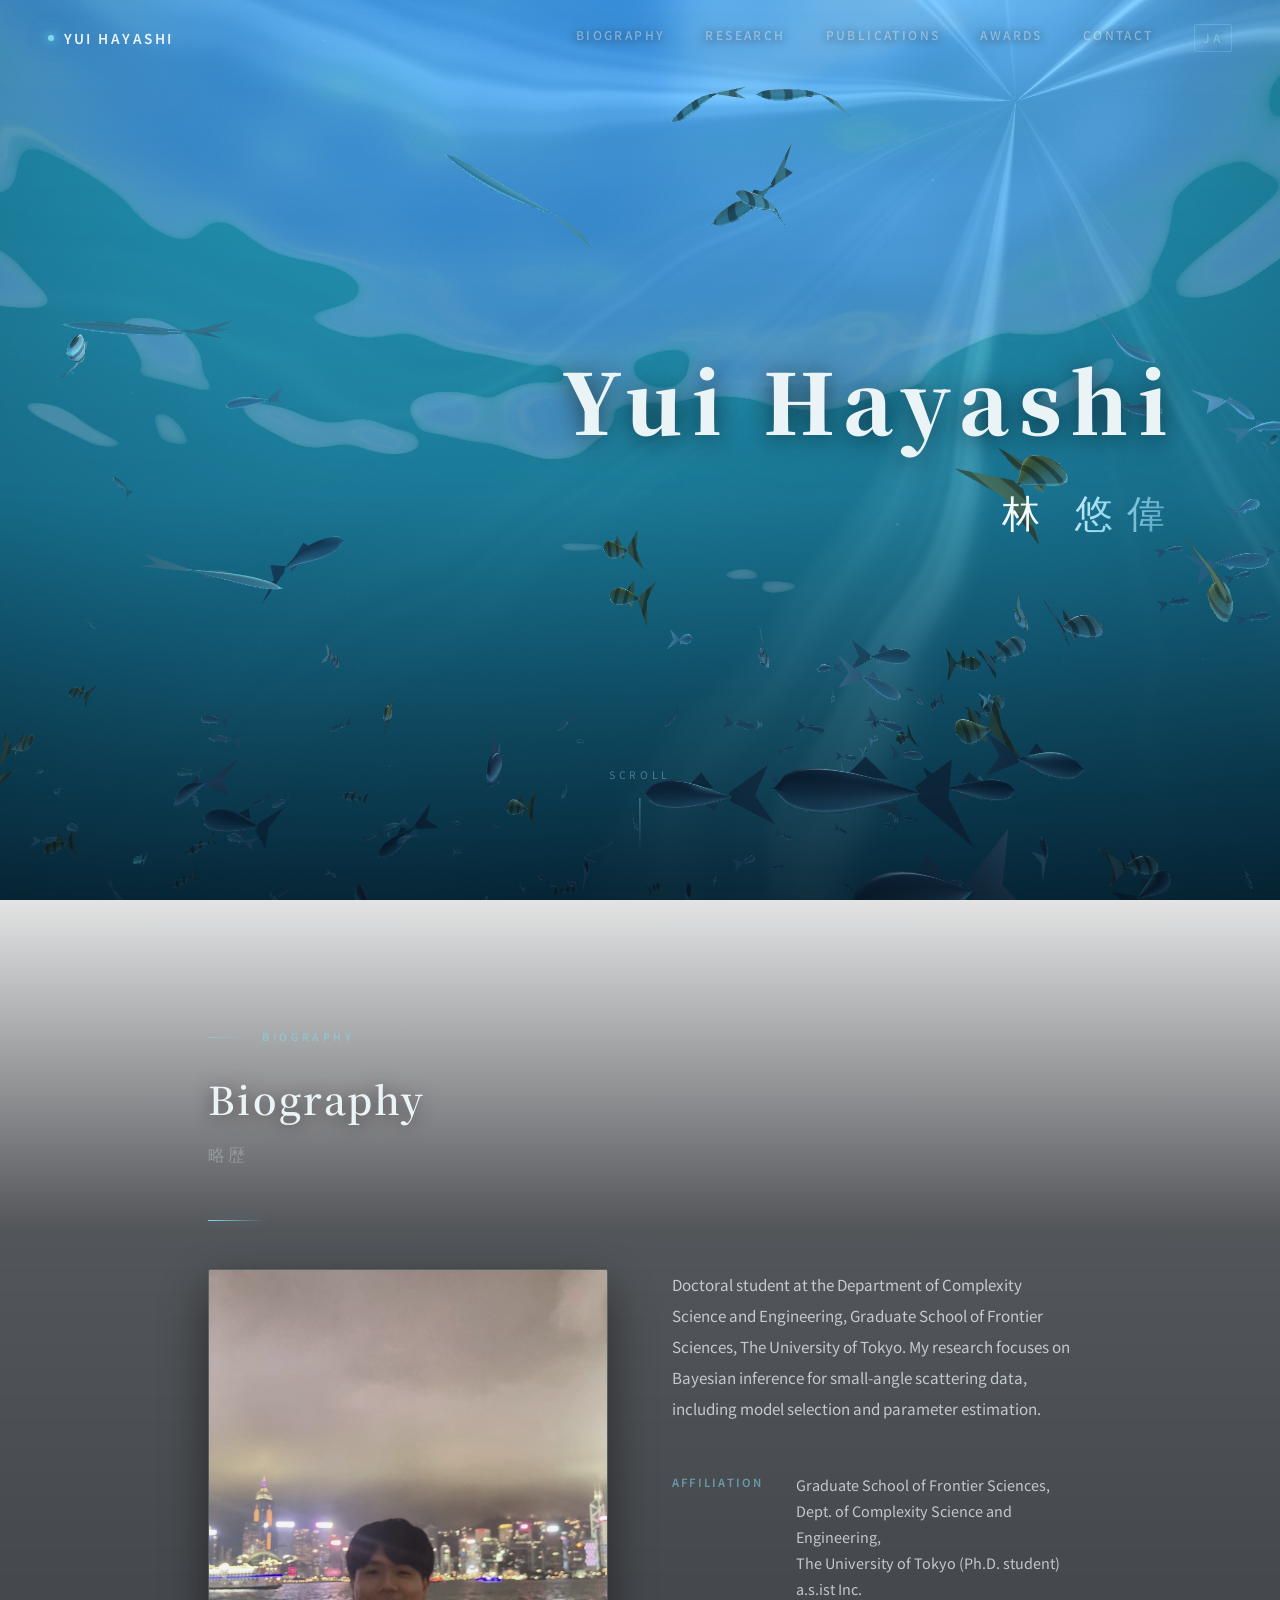
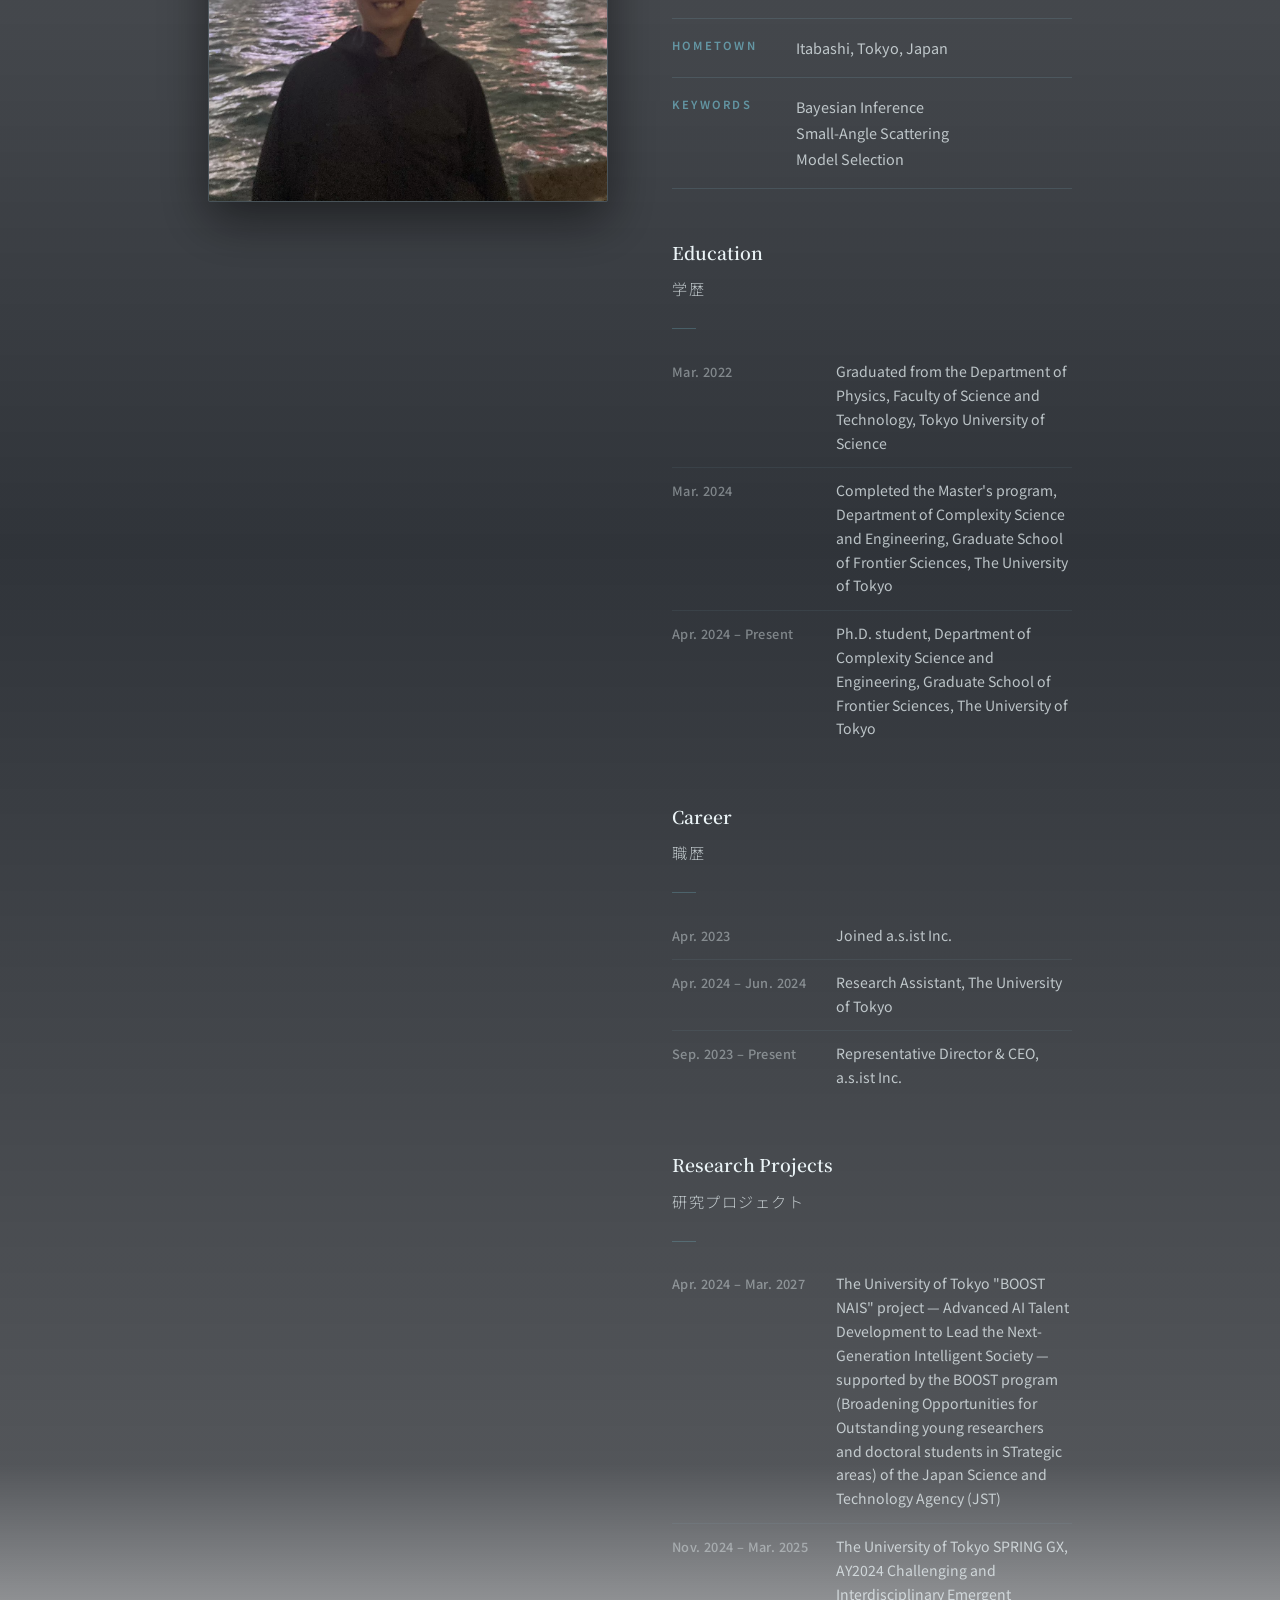
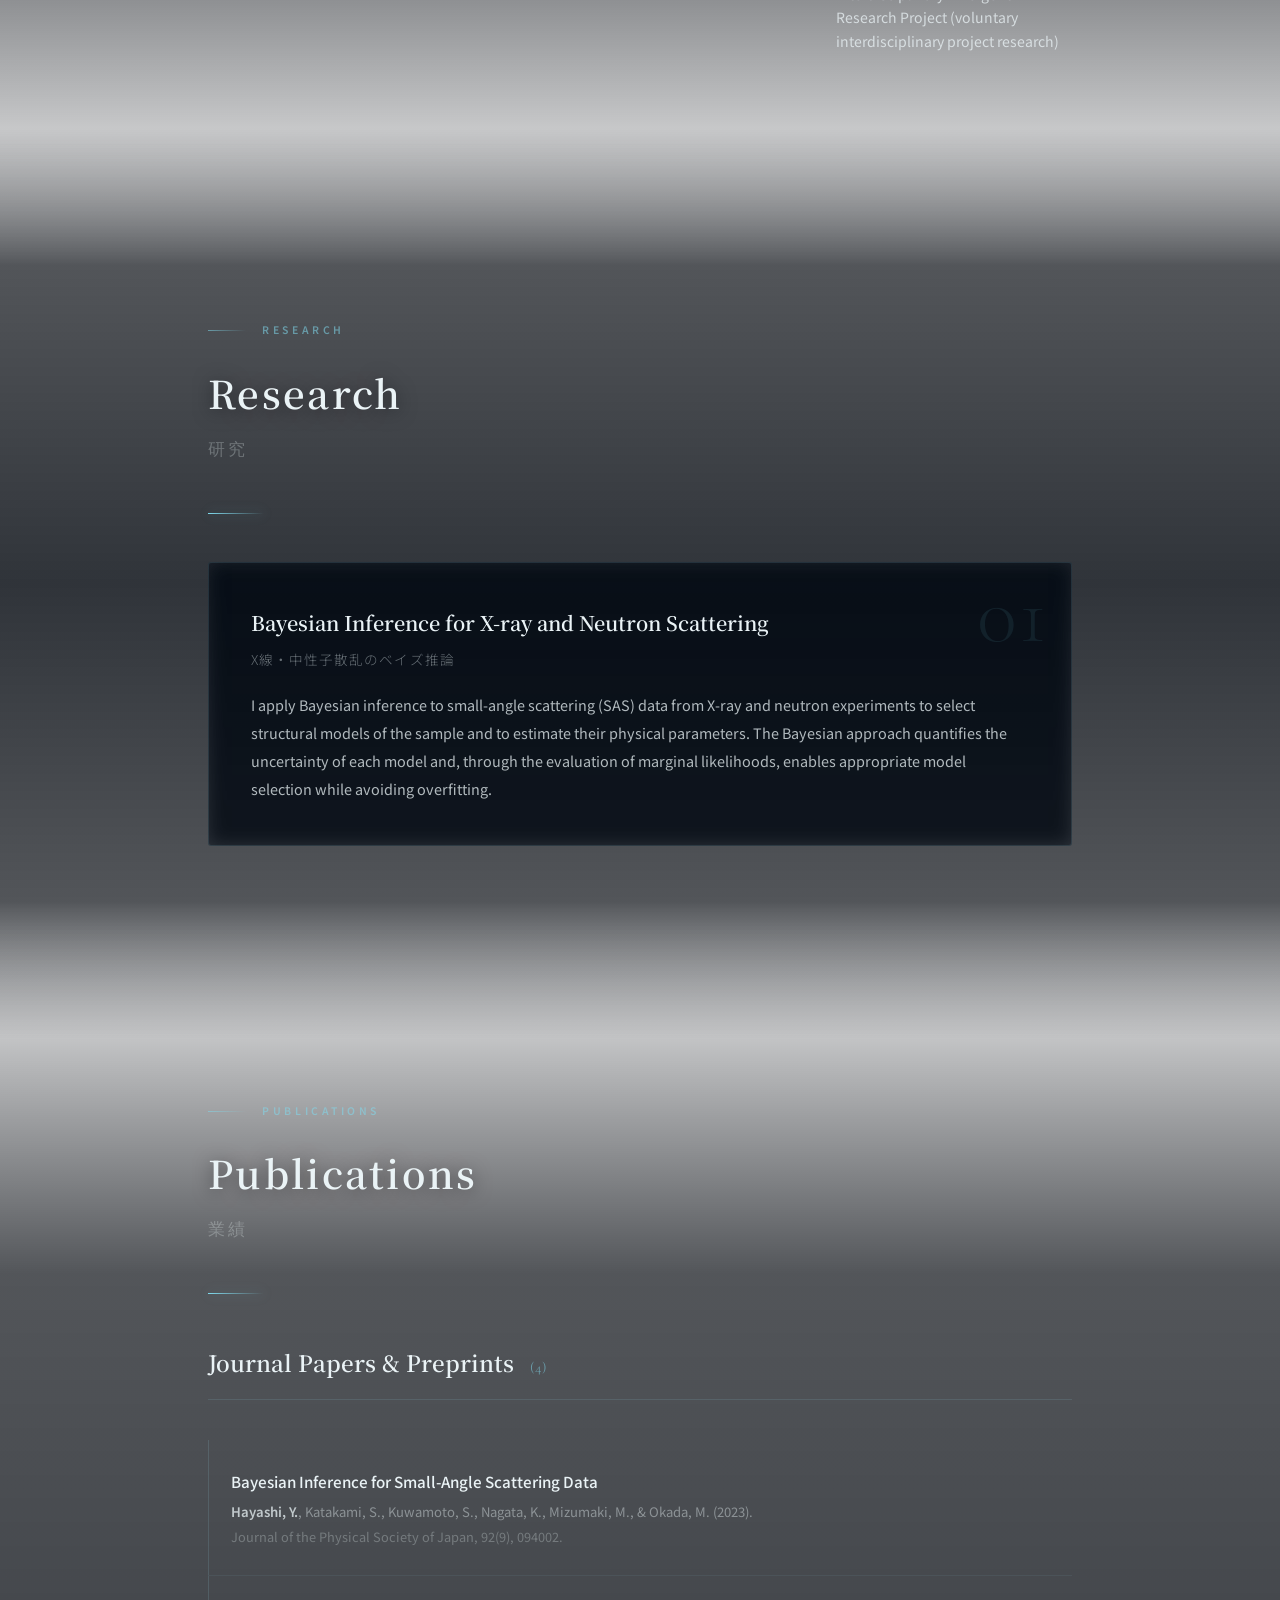
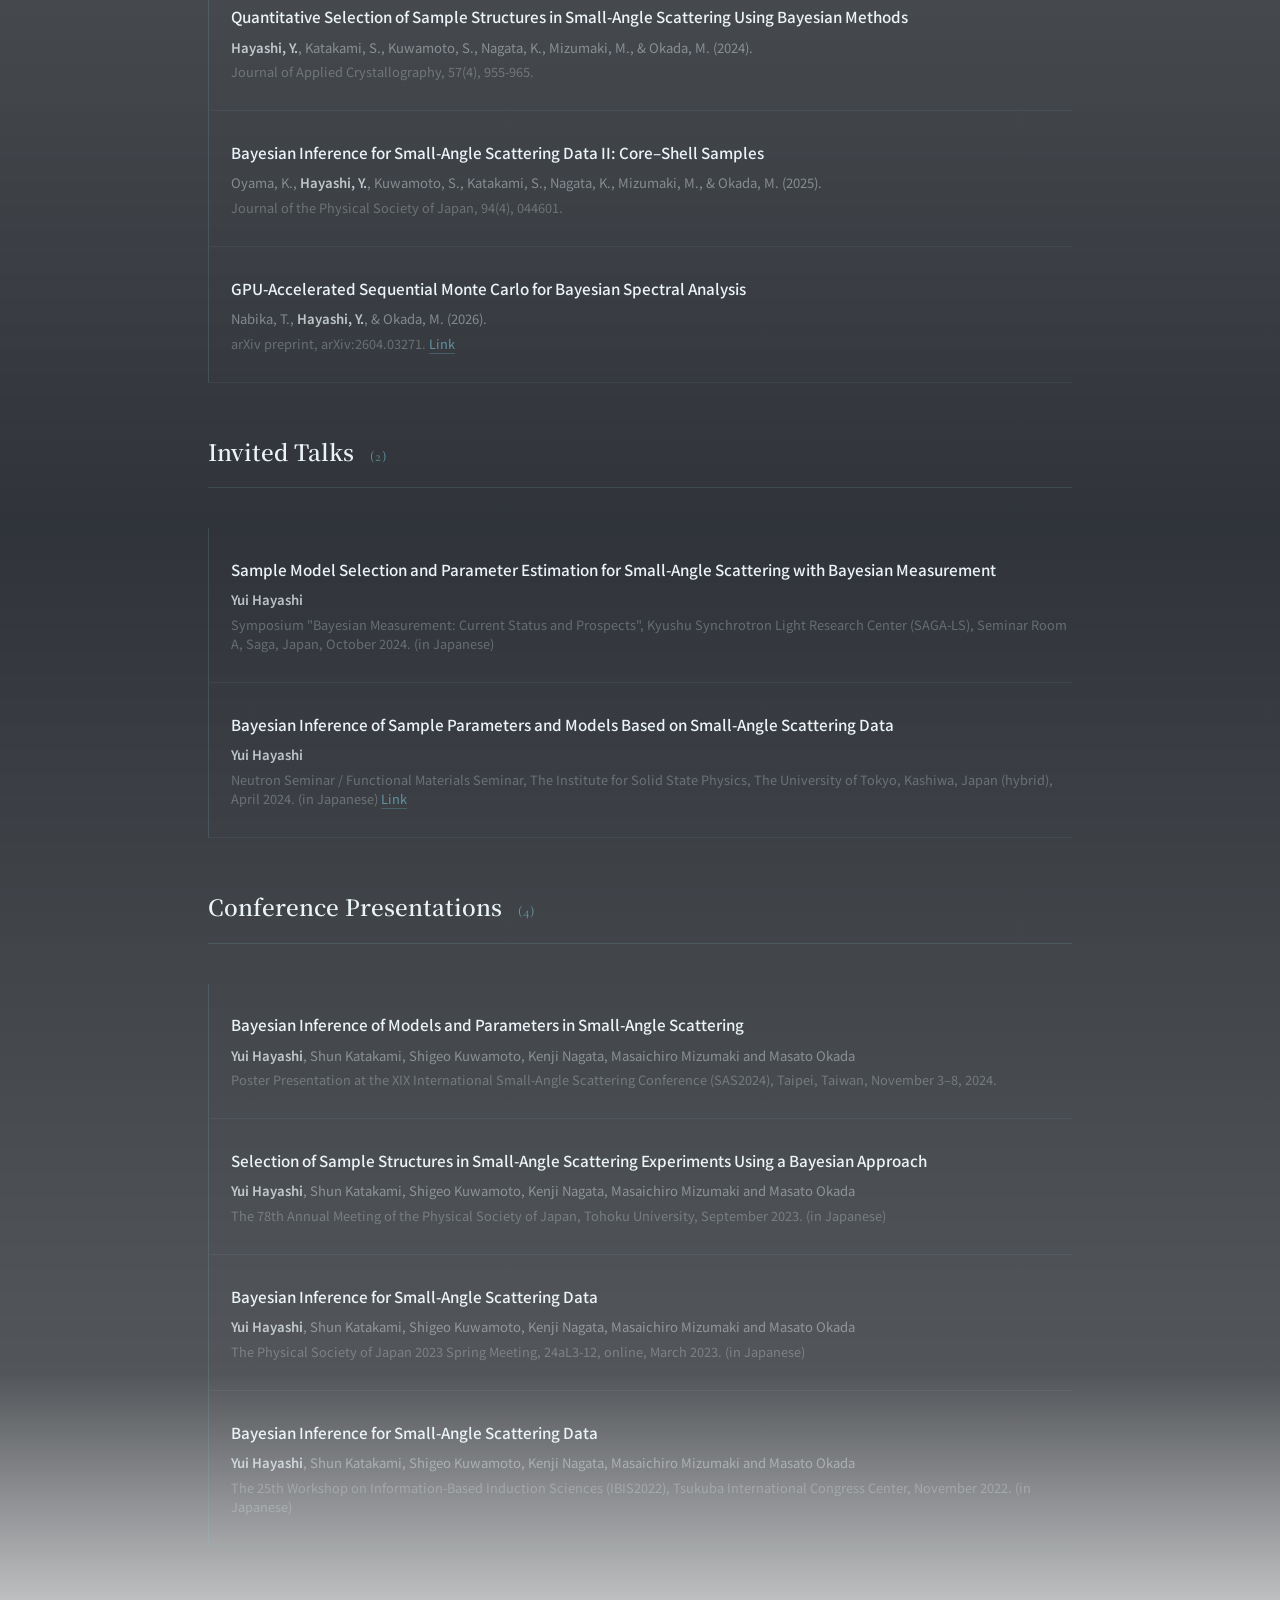
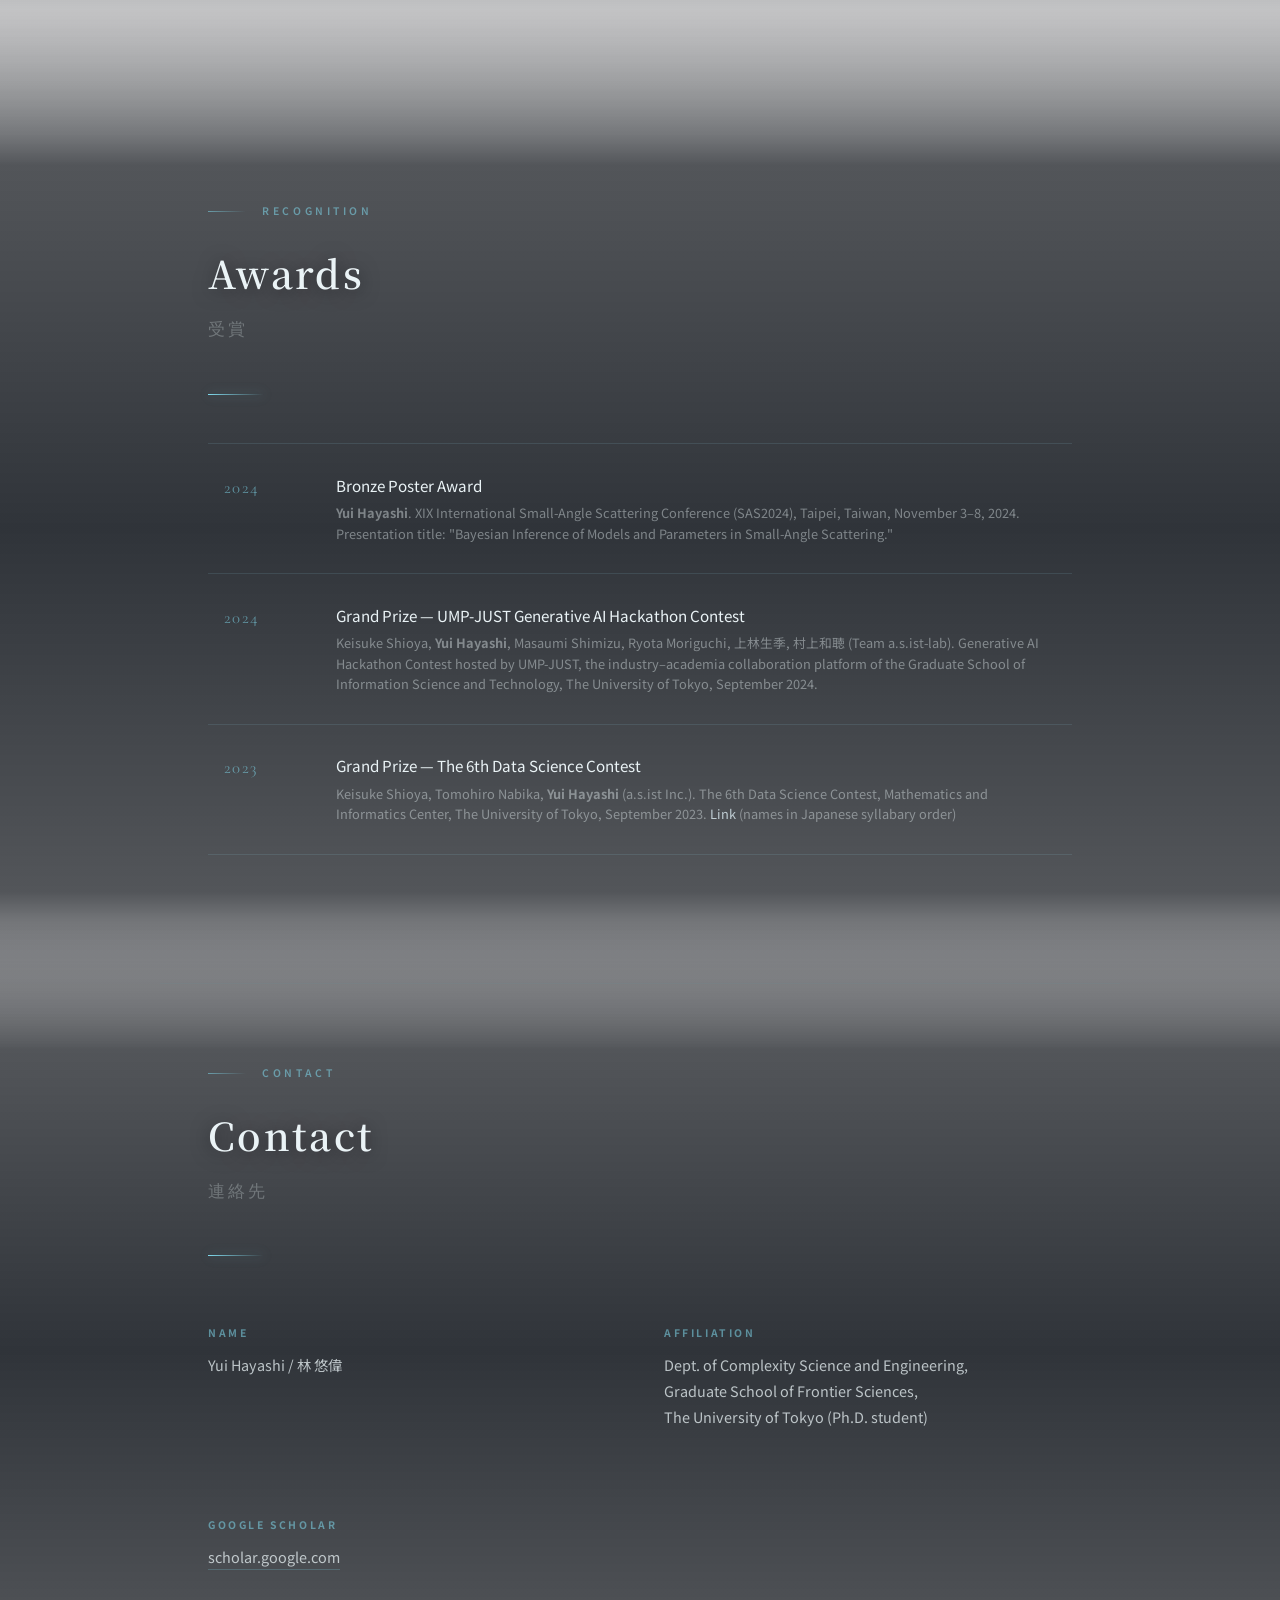
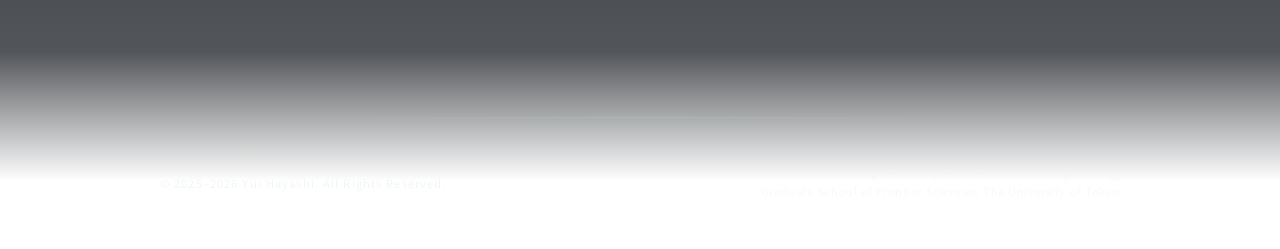
==== en/index.html @ 28651047 "Add English version of the site at /en/ - en/index.html: full English translation of the whole page " ====
<!DOCTYPE html>
<html lang="en" prefix="og: https://ogp.me/ns#">
<head>
  <meta charset="UTF-8">
  <meta name="viewport" content="width=device-width, initial-scale=1.0">
  <title>Yui Hayashi — Ph.D. Student, The University of Tokyo | Bayesian Inference &amp; Small-Angle Scattering</title>
  <meta name="description" content="Homepage of Yui Hayashi, Ph.D. student at the Department of Complexity Science and Engineering, Graduate School of Frontier Sciences, The University of Tokyo. Research on Bayesian inference and model selection for X-ray and neutron small-angle scattering data.">
  <meta name="keywords" content="Yui Hayashi, The University of Tokyo, Bayesian Inference, Small-Angle Scattering, Model Selection, X-ray Scattering, Neutron Scattering, Complexity Science, Researcher">
  <meta name="author" content="Yui Hayashi / 林悠偉">
  <meta name="robots" content="index, follow">
  <link rel="canonical" href="https://yuihayashi.github.io/en/">
  <link rel="alternate" hreflang="ja" href="https://yuihayashi.github.io/">
  <link rel="alternate" hreflang="en" href="https://yuihayashi.github.io/en/">
  <link rel="alternate" hreflang="x-default" href="https://yuihayashi.github.io/">

  <!-- Open Graph / Facebook -->
  <meta property="og:type" content="website">
  <meta property="og:url" content="https://yuihayashi.github.io/en/">
  <meta property="og:title" content="Yui Hayashi — Ph.D. Student, The University of Tokyo">
  <meta property="og:description" content="Ph.D. student at the Department of Complexity Science and Engineering, Graduate School of Frontier Sciences, The University of Tokyo. Bayesian inference and model selection for X-ray and neutron small-angle scattering data.">
  <meta property="og:image" content="https://yuihayashi.github.io/icon.jpeg">
  <meta property="og:site_name" content="Yui Hayashi">
  <meta property="og:locale" content="en_US">
  <meta property="og:locale:alternate" content="ja_JP">

  <!-- Twitter Card -->
  <meta name="twitter:card" content="summary">
  <meta name="twitter:title" content="Yui Hayashi — Ph.D. Student, The University of Tokyo">
  <meta name="twitter:description" content="Ph.D. student at The University of Tokyo. Bayesian inference for small-angle scattering.">
  <meta name="twitter:image" content="https://yuihayashi.github.io/icon.jpeg">

  <!-- Structured Data (JSON-LD) -->
  <script type="application/ld+json">
  {
    "@context": "https://schema.org",
    "@type": "Person",
    "name": "Yui Hayashi",
    "alternateName": "林悠偉",
    "url": "https://yuihayashi.github.io/en/",
    "image": "https://yuihayashi.github.io/icon.jpeg",
    "jobTitle": "Ph.D. Student",
    "affiliation": {
      "@type": "Organization",
      "name": "Department of Complexity Science and Engineering, Graduate School of Frontier Sciences, The University of Tokyo",
      "url": "https://www.k.u-tokyo.ac.jp/"
    },
    "alumniOf": [
      {
        "@type": "Organization",
        "name": "Department of Physics, Faculty of Science and Technology, Tokyo University of Science"
      },
      {
        "@type": "Organization",
        "name": "Graduate School of Frontier Sciences, The University of Tokyo"
      }
    ],
    "knowsAbout": ["Bayesian Inference", "Small-Angle Scattering", "Model Selection", "X-ray Scattering", "Neutron Scattering"],
    "sameAs": [
      "https://scholar.google.com/citations?user=Pet-HJoAAAAJ&hl=en",
      "https://github.com/yuihayashi"
    ]
  }
  </script>

  <link rel="preconnect" href="https://fonts.googleapis.com">
  <link rel="preconnect" href="https://fonts.gstatic.com" crossorigin>
  <link href="https://fonts.googleapis.com/css2?family=Cormorant+Garamond:ital,wght@0,300;0,400;0,600;1,300&family=Noto+Serif+JP:wght@400;600;700;900&family=Noto+Sans+JP:wght@300;400;500;600&display=swap" rel="stylesheet">
  <link rel="stylesheet" href="/styles.css">
  <link rel="icon" type="image/jpeg" href="/icon.jpeg">
</head>
<body>

  <!-- ========== Deep-Sea Fish Simulation Background ========== -->
  <canvas id="bg-canvas" aria-hidden="true"></canvas>

  <!-- ========== Navigation ========== -->
  <header>
  <nav class="nav" role="navigation" aria-label="Main navigation">
    <a href="/en/" class="nav__logo">Yui Hayashi</a>
    <div class="nav__links">
      <a href="#biography">Biography</a>
      <a href="#research">Research</a>
      <a href="#publications">Publications</a>
      <a href="#awards">Awards</a>
      <a href="#contact">Contact</a>
      <a href="/" class="nav__lang" lang="ja" hreflang="ja" title="日本語版">JA</a>
    </div>
  </nav>
  </header>

  <main>

  <!-- ========== Hero ========== -->
  <section class="hero">
    <div class="hero__overlay"></div>
    <div class="hero__content">
      <h1 class="hero__name">Yui Hayashi</h1>
      <p class="hero__name-en">林 悠偉</p>
    </div>
    <div class="hero__scroll">
      SCROLL
      <span class="hero__scroll-line"></span>
    </div>
  </section>

  <!-- ========== Biography ========== -->
  <section class="section fade-in" id="biography">
    <p class="section__label">BIOGRAPHY</p>
    <h2 class="section__title">Biography</h2>
    <p class="section__title-en">略歴</p>
    <div class="section__divider"></div>

    <div class="bio">
      <img src="/icon.jpeg" alt="Yui Hayashi" class="bio__image" loading="lazy">
      <div class="bio__text">
        <p>
          Doctoral student at the Department of Complexity Science and Engineering,
          Graduate School of Frontier Sciences, The University of Tokyo.
          My research focuses on Bayesian inference for small-angle scattering data,
          including model selection and parameter estimation.
        </p>

        <div class="bio__detail">
          <div class="bio__detail-item">
            <span class="bio__detail-label">Affiliation</span>
            <span class="bio__detail-value">Graduate School of Frontier Sciences,<br>Dept. of Complexity Science and Engineering,<br>The University of Tokyo (Ph.D. student)<br>a.s.ist Inc.</span>
          </div>
          <div class="bio__detail-item">
            <span class="bio__detail-label">Hometown</span>
            <span class="bio__detail-value">Itabashi, Tokyo, Japan</span>
          </div>
          <div class="bio__detail-item">
            <span class="bio__detail-label">Keywords</span>
            <span class="bio__detail-value">Bayesian Inference<br>Small-Angle Scattering<br>Model Selection</span>
          </div>
        </div>

        <!-- Education -->
        <div class="bio__category">
          <h4 class="bio__category-title">Education</h4>
          <p class="bio__category-title-en">学歴</p>
          <div class="bio__category-divider"></div>
          <div class="bio__history-item">
            <span class="bio__history-date">Mar. 2022</span>
            <span class="bio__history-content">Graduated from the Department of Physics, Faculty of Science and Technology, Tokyo University of Science</span>
          </div>
          <div class="bio__history-item">
            <span class="bio__history-date">Mar. 2024</span>
            <span class="bio__history-content">Completed the Master's program, Department of Complexity Science and Engineering, Graduate School of Frontier Sciences, The University of Tokyo</span>
          </div>
          <div class="bio__history-item">
            <span class="bio__history-date">Apr. 2024 – Present</span>
            <span class="bio__history-content">Ph.D. student, Department of Complexity Science and Engineering, Graduate School of Frontier Sciences, The University of Tokyo</span>
          </div>
        </div>

        <!-- Career -->
        <div class="bio__category">
          <h4 class="bio__category-title">Career</h4>
          <p class="bio__category-title-en">職歴</p>
          <div class="bio__category-divider"></div>
          <div class="bio__history-item">
            <span class="bio__history-date">Apr. 2023</span>
            <span class="bio__history-content">Joined a.s.ist Inc.</span>
          </div>
          <div class="bio__history-item">
            <span class="bio__history-date">Apr. 2024 – Jun. 2024</span>
            <span class="bio__history-content">Research Assistant, The University of Tokyo</span>
          </div>
          <div class="bio__history-item">
            <span class="bio__history-date">Sep. 2023 – Present</span>
            <span class="bio__history-content">Representative Director &amp; CEO, a.s.ist Inc.</span>
          </div>
        </div>

        <!-- Research Projects -->
        <div class="bio__category">
          <h4 class="bio__category-title">Research Projects</h4>
          <p class="bio__category-title-en">研究プロジェクト</p>
          <div class="bio__category-divider"></div>
          <div class="bio__history-item">
            <span class="bio__history-date">Apr. 2024 – Mar. 2027</span>
            <span class="bio__history-content">The University of Tokyo "BOOST NAIS" project — Advanced AI Talent Development to Lead the Next-Generation Intelligent Society — supported by the BOOST program (Broadening Opportunities for Outstanding young researchers and doctoral students in STrategic areas) of the Japan Science and Technology Agency (JST)</span>
          </div>
          <div class="bio__history-item">
            <span class="bio__history-date">Nov. 2024 – Mar. 2025</span>
            <span class="bio__history-content">The University of Tokyo SPRING GX, AY2024 Challenging and Interdisciplinary Emergent Research Project (voluntary interdisciplinary project research)</span>
          </div>
        </div>
      </div>
    </div>
  </section>

  <!-- ========== Research ========== -->
  <section class="section fade-in" id="research">
    <p class="section__label">RESEARCH</p>
    <h2 class="section__title">Research</h2>
    <p class="section__title-en">研究</p>
    <div class="section__divider"></div>

    <div class="research__grid">
      <div class="research__card">
        <p class="research__card-number">01</p>
        <h3 class="research__card-title">Bayesian Inference for X-ray and Neutron Scattering</h3>
        <p class="research__card-title-en">X線・中性子散乱のベイズ推論</p>
        <p class="research__card-desc">
          I apply Bayesian inference to small-angle scattering (SAS) data from
          X-ray and neutron experiments to select structural models of the sample
          and to estimate their physical parameters. The Bayesian approach
          quantifies the uncertainty of each model and, through the evaluation of
          marginal likelihoods, enables appropriate model selection while
          avoiding overfitting.
        </p>
      </div>
    </div>
  </section>

  <!-- ========== Publications (All combined) ========== -->
  <section class="section fade-in" id="publications">
    <p class="section__label">PUBLICATIONS</p>
    <h2 class="section__title">Publications</h2>
    <p class="section__title-en">業績</p>
    <div class="section__divider"></div>

    <!-- Journal Papers -->
    <div class="pub-section__header">
      <h3 class="pub-section__title">Journal Papers &amp; Preprints</h3>
      <span class="pub-section__count">(4)</span>
    </div>
    <div class="pub-list">
      <div class="pub-item">
        <p class="pub-item__title">Bayesian Inference for Small-Angle Scattering Data</p>
        <p class="pub-item__authors"><strong>Hayashi, Y.</strong>, Katakami, S., Kuwamoto, S., Nagata, K., Mizumaki, M., &amp; Okada, M. (2023).</p>
        <p class="pub-item__venue">Journal of the Physical Society of Japan, 92(9), 094002.</p>
      </div>
      <div class="pub-item">
        <p class="pub-item__title">Quantitative Selection of Sample Structures in Small-Angle Scattering Using Bayesian Methods</p>
        <p class="pub-item__authors"><strong>Hayashi, Y.</strong>, Katakami, S., Kuwamoto, S., Nagata, K., Mizumaki, M., &amp; Okada, M. (2024).</p>
        <p class="pub-item__venue">Journal of Applied Crystallography, 57(4), 955-965.</p>
      </div>
      <div class="pub-item">
        <p class="pub-item__title">Bayesian Inference for Small-Angle Scattering Data II: Core–Shell Samples</p>
        <p class="pub-item__authors">Oyama, K., <strong>Hayashi, Y.</strong>, Kuwamoto, S., Katakami, S., Nagata, K., Mizumaki, M., &amp; Okada, M. (2025).</p>
        <p class="pub-item__venue">Journal of the Physical Society of Japan, 94(4), 044601.</p>
      </div>
      <div class="pub-item">
        <p class="pub-item__title">GPU-Accelerated Sequential Monte Carlo for Bayesian Spectral Analysis</p>
        <p class="pub-item__authors">Nabika, T., <strong>Hayashi, Y.</strong>, &amp; Okada, M. (2026).</p>
        <p class="pub-item__venue">arXiv preprint, arXiv:2604.03271. <a href="https://arxiv.org/abs/2604.03271" target="_blank" rel="noopener">Link</a></p>
      </div>
    </div>

    <!-- Invited Talks -->
    <div class="pub-section__header" style="margin-top: 3rem;">
      <h3 class="pub-section__title">Invited Talks</h3>
      <span class="pub-section__count">(2)</span>
    </div>
    <div class="pub-list">
      <div class="pub-item">
        <p class="pub-item__title">Sample Model Selection and Parameter Estimation for Small-Angle Scattering with Bayesian Measurement</p>
        <p class="pub-item__authors"><strong>Yui Hayashi</strong></p>
        <p class="pub-item__venue">
          Symposium "Bayesian Measurement: Current Status and Prospects",
          Kyushu Synchrotron Light Research Center (SAGA-LS), Seminar Room A,
          Saga, Japan, October 2024. (in Japanese)
        </p>
      </div>
      <div class="pub-item">
        <p class="pub-item__title">Bayesian Inference of Sample Parameters and Models Based on Small-Angle Scattering Data</p>
        <p class="pub-item__authors"><strong>Yui Hayashi</strong></p>
        <p class="pub-item__venue">
          Neutron Seminar / Functional Materials Seminar, The Institute for Solid
          State Physics, The University of Tokyo, Kashiwa, Japan (hybrid),
          April 2024. (in Japanese)
          <a href="https://www.issp.u-tokyo.ac.jp/maincontents/seminar/all2.html?ptype=seminar&pid=21987" target="_blank" rel="noopener">Link</a>
        </p>
      </div>
    </div>

    <!-- Conference Presentations -->
    <div class="pub-section__header" style="margin-top: 3rem;">
      <h3 class="pub-section__title">Conference Presentations</h3>
      <span class="pub-section__count">(4)</span>
    </div>
    <div class="pub-list">
      <div class="pub-item">
        <p class="pub-item__title">Bayesian Inference of Models and Parameters in Small-Angle Scattering</p>
        <p class="pub-item__authors"><strong>Yui Hayashi</strong>, Shun Katakami, Shigeo Kuwamoto, Kenji Nagata, Masaichiro Mizumaki and Masato Okada</p>
        <p class="pub-item__venue">
          Poster Presentation at the XIX International Small-Angle Scattering Conference (SAS2024),
          Taipei, Taiwan, November 3–8, 2024.
        </p>
      </div>
      <div class="pub-item">
        <p class="pub-item__title">Selection of Sample Structures in Small-Angle Scattering Experiments Using a Bayesian Approach</p>
        <p class="pub-item__authors"><strong>Yui Hayashi</strong>, Shun Katakami, Shigeo Kuwamoto, Kenji Nagata, Masaichiro Mizumaki and Masato Okada</p>
        <p class="pub-item__venue">
          The 78th Annual Meeting of the Physical Society of Japan,
          Tohoku University, September 2023. (in Japanese)
        </p>
      </div>
      <div class="pub-item">
        <p class="pub-item__title">Bayesian Inference for Small-Angle Scattering Data</p>
        <p class="pub-item__authors"><strong>Yui Hayashi</strong>, Shun Katakami, Shigeo Kuwamoto, Kenji Nagata, Masaichiro Mizumaki and Masato Okada</p>
        <p class="pub-item__venue">
          The Physical Society of Japan 2023 Spring Meeting, 24aL3-12,
          online, March 2023. (in Japanese)
        </p>
      </div>
      <div class="pub-item">
        <p class="pub-item__title">Bayesian Inference for Small-Angle Scattering Data</p>
        <p class="pub-item__authors"><strong>Yui Hayashi</strong>, Shun Katakami, Shigeo Kuwamoto, Kenji Nagata, Masaichiro Mizumaki and Masato Okada</p>
        <p class="pub-item__venue">
          The 25th Workshop on Information-Based Induction Sciences (IBIS2022),
          Tsukuba International Congress Center, November 2022. (in Japanese)
        </p>
      </div>
    </div>
  </section>

  <!-- ========== Awards ========== -->
  <section class="section fade-in" id="awards">
    <p class="section__label">RECOGNITION</p>
    <h2 class="section__title">Awards</h2>
    <p class="section__title-en">受賞</p>
    <div class="section__divider"></div>

    <div class="awards__list">
      <div class="award__item">
        <span class="award__year">2024</span>
        <div class="award__content">
          <span class="award__title">Bronze Poster Award</span>
          <span class="award__detail">
            <strong>Yui Hayashi</strong>. XIX International Small-Angle Scattering Conference (SAS2024), Taipei, Taiwan, November 3–8, 2024.
            Presentation title: "Bayesian Inference of Models and Parameters in Small-Angle Scattering."
          </span>
        </div>
      </div>
      <div class="award__item">
        <span class="award__year">2024</span>
        <div class="award__content">
          <span class="award__title">Grand Prize — UMP-JUST Generative AI Hackathon Contest</span>
          <span class="award__detail">
            Keisuke Shioya, <strong>Yui Hayashi</strong>, Masaumi Shimizu, Ryota Moriguchi, 上林生季, 村上和聴 (Team a.s.ist-lab).
            Generative AI Hackathon Contest hosted by UMP-JUST, the industry–academia
            collaboration platform of the Graduate School of Information Science and
            Technology, The University of Tokyo, September 2024.
          </span>
        </div>
      </div>
      <div class="award__item">
        <span class="award__year">2023</span>
        <div class="award__content">
          <span class="award__title">Grand Prize — The 6th Data Science Contest</span>
          <span class="award__detail">
            Keisuke Shioya, Tomohiro Nabika, <strong>Yui Hayashi</strong> (a.s.ist Inc.).
            The 6th Data Science Contest, Mathematics and Informatics Center,
            The University of Tokyo, September 2023.
            <a href="http://www.mi.u-tokyo.ac.jp/contest2023.html" target="_blank" rel="noopener">Link</a> (names in Japanese syllabary order)
          </span>
        </div>
      </div>
    </div>
  </section>

  <!-- ========== Contact ========== -->
  <section class="section contact fade-in" id="contact">
    <p class="section__label">CONTACT</p>
    <h2 class="section__title">Contact</h2>
    <p class="section__title-en">連絡先</p>
    <div class="section__divider"></div>

    <div class="contact__grid">
      <div class="contact__item">
        <p class="contact__label">NAME</p>
        <p class="contact__value">Yui Hayashi / 林 悠偉</p>
      </div>
      <div class="contact__item">
        <p class="contact__label">AFFILIATION</p>
        <p class="contact__value">
          Dept. of Complexity Science and Engineering,<br>
          Graduate School of Frontier Sciences,<br>
          The University of Tokyo (Ph.D. student)
        </p>
      </div>
      <div class="contact__item">
        <p class="contact__label">Google Scholar</p>
        <p class="contact__value">
          <a href="https://scholar.google.com/citations?user=Pet-HJoAAAAJ&hl=en" target="_blank" rel="noopener">
            scholar.google.com
          </a>
        </p>
      </div>
    </div>
  </section>

  </main>

  <!-- ========== Footer ========== -->
  <footer class="footer">
    <div class="footer__inner">
      <p class="footer__copy">&copy; 2025–2026 Yui Hayashi. All Rights Reserved.</p>
      <p class="footer__affiliation">Dept. of Complexity Science and Engineering,<br>Graduate School of Frontier Sciences, The University of Tokyo</p>
    </div>
  </footer>

  <script src="/fish-background.js" defer></script>
  <script src="/scripts.js" defer></script>
</body>
</html>
---- styles.css ----
/* ============================================
   Yui Hayashi — Personal Website
   Abyssal / bioluminescent art direction.
   Background: WebGL2 fish-school simulation
   (fish-background.js) on #bg-canvas.
   ============================================ */

/* ---------- Design Tokens ---------- */
:root {
  --ink: #eaf3f6;
  --ink-dim: rgba(234, 243, 246, 0.75);
  --ink-faint: rgba(234, 243, 246, 0.42);
  --ink-ghost: rgba(234, 243, 246, 0.28);
  --accent: #7fd9ec;                       /* bioluminescent cyan */
  --accent-dim: rgba(127, 217, 236, 0.55);
  --accent-faint: rgba(127, 217, 236, 0.22);
  --line: rgba(150, 214, 233, 0.13);
  --line-strong: rgba(150, 214, 233, 0.30);
  --abyss: #010409;
  --glass: rgba(5, 16, 28, 0.42);
}

/* ---------- Reset & Base ---------- */
*, *::before, *::after {
  margin: 0;
  padding: 0;
  box-sizing: border-box;
}

html {
  scroll-behavior: smooth;
  font-size: 16px;
}

body {
  /* Tropical-water fallback gradient — the WebGL canvas paints over this. */
  background:
    radial-gradient(120% 100% at 55% -20%, #14556c 0%, #093a52 46%, #03202e 100%);
  background-attachment: fixed;
  color: var(--ink);
  font-family: "Helvetica Neue", "Noto Sans JP", Arial, sans-serif;
  line-height: 1.8;
  -webkit-font-smoothing: antialiased;
  -moz-osx-font-smoothing: grayscale;
  overflow-x: hidden;
}

a {
  color: #c0ced4;
  text-decoration: none;
  transition: color 0.3s ease;
}

a:hover {
  color: var(--accent);
}

ul {
  list-style: none;
}

img {
  max-width: 100%;
  height: auto;
}

::selection {
  background: rgba(127, 217, 236, 0.25);
  color: #fff;
}

/* ---------- Scrollbar ---------- */
::-webkit-scrollbar {
  width: 10px;
}
::-webkit-scrollbar-track {
  background: #030a12;
}
::-webkit-scrollbar-thumb {
  background: rgba(115, 185, 210, 0.22);
  border-radius: 5px;
  border: 2px solid #030a12;
}
::-webkit-scrollbar-thumb:hover {
  background: rgba(127, 217, 236, 0.45);
}

/* ---------- Background Simulation Canvas ---------- */
#bg-canvas {
  position: fixed;
  inset: 0;
  width: 100vw;
  height: 100vh;
  z-index: -1;
  pointer-events: none;
}

body.no-webgl #bg-canvas {
  display: none;
}

/* ---------- Navigation ---------- */
.nav {
  position: fixed;
  top: 0;
  left: 0;
  width: 100%;
  z-index: 10000;
  padding: 1.5rem 3rem;
  display: flex;
  justify-content: space-between;
  align-items: center;
  transition: background 0.4s ease, padding 0.4s ease, border-color 0.4s ease;
  background: transparent;
  border-bottom: 1px solid transparent;
}

.nav.scrolled {
  background: rgba(3, 11, 20, 0.66);
  padding: 1rem 3rem;
  backdrop-filter: blur(16px) saturate(1.2);
  -webkit-backdrop-filter: blur(16px) saturate(1.2);
  border-bottom: 1px solid var(--line);
}

.nav__logo {
  font-size: 0.85rem;
  font-weight: 600;
  letter-spacing: 0.18em;
  text-transform: uppercase;
  color: var(--ink);
  display: flex;
  align-items: center;
  gap: 0.6rem;
}

.nav__logo::before {
  content: "";
  width: 6px;
  height: 6px;
  border-radius: 50%;
  background: var(--accent);
  box-shadow: 0 0 8px var(--accent), 0 0 20px rgba(127, 217, 236, 0.5);
  animation: lure 4.5s ease-in-out infinite;
}

@keyframes lure {
  0%, 100% { opacity: 0.55; transform: scale(0.85); }
  50% { opacity: 1; transform: scale(1.1); }
}

.nav__links {
  display: flex;
  gap: 2.5rem;
}

.nav__links a {
  font-size: 0.75rem;
  font-weight: 500;
  letter-spacing: 0.2em;
  text-transform: uppercase;
  color: var(--ink-faint);
  text-shadow: 0 1px 10px rgba(0, 25, 35, 0.65);
  transition: color 0.3s ease, text-shadow 0.3s ease;
  position: relative;
}

.nav__links a::after {
  content: "";
  position: absolute;
  bottom: -4px;
  left: 0;
  width: 0;
  height: 1px;
  background: linear-gradient(90deg, var(--accent), transparent);
  transition: width 0.35s ease;
}

.nav__links a:hover,
.nav__links a.active {
  color: var(--ink);
  text-shadow: 0 0 14px rgba(127, 217, 236, 0.55);
}

.nav__links a:hover::after,
.nav__links a.active::after {
  width: 100%;
}

/* Language toggle (JA <-> EN) */
.nav__links a.nav__lang {
  padding: 0.14rem 0.55rem;
  border: 1px solid var(--line-strong);
  border-radius: 2px;
  color: var(--accent-dim);
}

.nav__links a.nav__lang::after {
  display: none;
}

.nav__links a.nav__lang:hover {
  color: var(--accent);
  border-color: var(--accent-dim);
}

/* ---------- Hero Section ---------- */
.hero {
  position: relative;
  height: 100vh;
  display: flex;
  flex-direction: column;
  justify-content: center;
  align-items: flex-end;
  text-align: right;
  overflow: hidden;
}

.hero__overlay {
  position: absolute;
  inset: 0;
  background: linear-gradient(
    180deg,
    rgba(1, 4, 9, 0.0) 0%,
    rgba(1, 4, 9, 0.08) 55%,
    rgba(1, 4, 9, 0.55) 100%
  );
  z-index: 1;
}

.hero__content {
  position: relative;
  z-index: 2;
  padding-right: clamp(2rem, 8vw, 7rem);
  display: flex;
  flex-direction: column;
  align-items: flex-end;
}

.hero__name {
  font-family: "Noto Serif JP", "Times New Roman", serif;
  font-size: clamp(2.6rem, 7vw, 5.2rem);
  font-weight: 900;
  letter-spacing: 0.12em;
  margin-bottom: 0.4rem;
  color: var(--ink);
  text-shadow:
    0 2px 26px rgba(0, 0, 0, 0.65),
    0 0 60px rgba(72, 168, 202, 0.28);
  animation: heroRise 1.6s cubic-bezier(0.22, 1, 0.36, 1) 0.15s both;
}

.hero__name-en {
  font-family: "Cormorant Garamond", "Times New Roman", serif;
  font-size: clamp(1.3rem, 3vw, 2.5rem);
  font-weight: 400;
  letter-spacing: 0.34em;
  margin-bottom: 1.6rem;
  background: linear-gradient(100deg, #f2fafd 20%, #9fdcee 55%, #5da8c4 90%);
  -webkit-background-clip: text;
  background-clip: text;
  color: transparent;
  filter: drop-shadow(0 1px 12px rgba(0, 20, 35, 0.6));
  animation: heroRise 1.6s cubic-bezier(0.22, 1, 0.36, 1) 0.35s both;
}

@keyframes heroRise {
  from { opacity: 0; transform: translateY(26px); filter: blur(6px); }
  to { opacity: 1; transform: translateY(0); filter: blur(0); }
}

.hero__scroll {
  position: absolute;
  bottom: 3rem;
  left: 50%;
  transform: translateX(-50%);
  z-index: 2;
  font-size: 0.65rem;
  letter-spacing: 0.34em;
  text-transform: uppercase;
  color: rgba(178, 222, 236, 0.38);
  display: flex;
  flex-direction: column;
  align-items: center;
  gap: 0.8rem;
  animation: fadeInUp 1.5s ease 1.1s both;
}

.hero__scroll-line {
  width: 1px;
  height: 54px;
  background: linear-gradient(180deg, var(--accent-dim) 0%, transparent 100%);
  animation: scrollPulse 2.2s ease-in-out infinite;
}

@keyframes scrollPulse {
  0%, 100% { opacity: 0.3; transform: scaleY(1); }
  50% { opacity: 1; transform: scaleY(1.2); }
}

@keyframes fadeInUp {
  from { opacity: 0; transform: translate(-50%, 20px); }
  to { opacity: 1; transform: translate(-50%, 0); }
}

/* ---------- Sections ---------- */
.section {
  position: relative;
  padding: 8rem 3rem;
  max-width: 960px;
  margin: 0 auto;
}

/* A veil of dark water behind each block of text. */
.section::before {
  content: "";
  position: absolute;
  inset: -4rem -100vw;
  z-index: -1;
  background: linear-gradient(
    180deg,
    rgba(1, 5, 11, 0.0) 0%,
    rgba(1, 5, 11, 0.68) 15%,
    rgba(2, 7, 14, 0.82) 50%,
    rgba(1, 5, 11, 0.68) 85%,
    rgba(1, 5, 11, 0.0) 100%
  );
  pointer-events: none;
}

.section__label {
  font-size: 0.65rem;
  font-weight: 600;
  letter-spacing: 0.34em;
  text-transform: uppercase;
  color: var(--accent-dim);
  margin-bottom: 1.1rem;
  display: flex;
  align-items: center;
  gap: 1rem;
}

.section__label::before {
  content: "";
  width: 2.4rem;
  height: 1px;
  background: linear-gradient(90deg, var(--accent-dim), transparent);
}

.section__title {
  font-family: "Noto Serif JP", "Times New Roman", serif;
  font-size: 2.4rem;
  font-weight: 600;
  letter-spacing: 0.06em;
  margin-bottom: 0.5rem;
  color: var(--ink);
  text-shadow: 0 2px 18px rgba(0, 0, 0, 0.5);
}

.section__title-en {
  font-family: "Cormorant Garamond", "Times New Roman", serif;
  font-size: 1.05rem;
  font-weight: 300;
  letter-spacing: 0.18em;
  color: var(--ink-ghost);
  margin-bottom: 3rem;
}

.section__divider {
  width: 56px;
  height: 1px;
  background: linear-gradient(90deg, var(--accent), rgba(127, 217, 236, 0.0));
  box-shadow: 0 0 12px rgba(127, 217, 236, 0.35);
  margin-bottom: 3rem;
}

/* ---------- Fade-in Animation ---------- */
.fade-in {
  opacity: 0;
  transform: translateY(34px);
  filter: blur(5px);
  transition: opacity 1s ease, transform 1s cubic-bezier(0.22, 1, 0.36, 1), filter 1s ease;
}

.fade-in.visible {
  opacity: 1;
  transform: translateY(0);
  filter: blur(0);
}

@media (prefers-reduced-motion: reduce) {
  .fade-in {
    opacity: 1;
    transform: none;
    filter: none;
    transition: none;
  }
  .hero__name, .hero__name-en, .hero__scroll {
    animation: none;
  }
}

/* ---------- Biography ---------- */
.bio {
  display: grid;
  grid-template-columns: 1fr 1fr;
  gap: 4rem;
  align-items: start;
}

.bio__image {
  width: 100%;
  aspect-ratio: 3 / 4;
  object-fit: cover;
  filter: grayscale(20%) brightness(0.96);
  border-radius: 2px;
  border: 1px solid var(--line);
  box-shadow: 0 18px 50px rgba(0, 0, 0, 0.5);
  transition: filter 0.5s ease, box-shadow 0.5s ease;
}

.bio__image:hover {
  filter: grayscale(0%) brightness(1);
  box-shadow: 0 18px 60px rgba(10, 60, 90, 0.45);
}

.bio__text p {
  font-size: 0.95rem;
  line-height: 2.05;
  color: var(--ink-dim);
  margin-bottom: 1.5rem;
}

.bio__detail {
  margin-top: 2rem;
}

.bio__detail-item {
  display: flex;
  gap: 1.5rem;
  padding: 1rem 0;
  border-bottom: 1px solid var(--line);
}

.bio__detail-label {
  font-size: 0.7rem;
  font-weight: 600;
  letter-spacing: 0.2em;
  text-transform: uppercase;
  color: var(--accent-dim);
  min-width: 100px;
  flex-shrink: 0;
}

.bio__detail-value {
  font-size: 0.9rem;
  color: var(--ink-dim);
  line-height: 1.8;
}

/* ---------- Biography History ---------- */
.bio__category {
  margin-top: 3rem;
}

.bio__category-title {
  font-family: "Noto Serif JP", "Times New Roman", serif;
  font-size: 1.1rem;
  font-weight: 600;
  color: var(--ink);
  margin-bottom: 0.3rem;
}

.bio__category-title-en {
  font-size: 0.8rem;
  font-weight: 300;
  letter-spacing: 0.1em;
  color: var(--ink-ghost);
  margin-bottom: 1rem;
}

.bio__category-divider {
  width: 24px;
  height: 1px;
  background: var(--accent-faint);
  margin-bottom: 1.2rem;
}

.bio__history-item {
  display: grid;
  grid-template-columns: 140px 1fr;
  gap: 1.5rem;
  padding: 0.7rem 0;
  border-bottom: 1px solid rgba(150, 214, 233, 0.07);
}

.bio__history-item:last-child {
  border-bottom: none;
}

.bio__history-date {
  font-size: 0.8rem;
  font-weight: 500;
  color: var(--ink-faint);
  letter-spacing: 0.03em;
  white-space: nowrap;
}

.bio__history-content {
  font-size: 0.88rem;
  color: var(--ink-dim);
  line-height: 1.7;
}

.bio__history-content small {
  display: block;
  font-size: 0.78rem;
  color: var(--ink-ghost);
  margin-top: 0.2rem;
}

/* ---------- Research ---------- */
.research__grid {
  display: grid;
  grid-template-columns: 1fr;
  gap: 2rem;
}

.research__card {
  position: relative;
  padding: 2.6rem;
  background: var(--glass);
  border: 1px solid var(--line);
  border-radius: 3px;
  overflow: hidden;
  backdrop-filter: blur(9px);
  -webkit-backdrop-filter: blur(9px);
  transition: border-color 0.4s ease, transform 0.4s ease, box-shadow 0.4s ease;
}

.research__card::after {
  content: "";
  position: absolute;
  top: 0;
  left: -60%;
  width: 45%;
  height: 100%;
  background: linear-gradient(100deg, transparent, rgba(127, 217, 236, 0.06), transparent);
  transform: skewX(-18deg);
  transition: left 0.9s ease;
  pointer-events: none;
}

.research__card:hover {
  border-color: rgba(127, 217, 236, 0.35);
  transform: translateY(-3px);
  box-shadow: 0 22px 48px rgba(0, 0, 0, 0.45), 0 0 34px rgba(50, 140, 175, 0.14);
}

.research__card:hover::after {
  left: 115%;
}

.research__card-number {
  position: absolute;
  top: 0.6rem;
  right: 1.4rem;
  font-family: "Cormorant Garamond", serif;
  font-size: 5.2rem;
  font-weight: 300;
  line-height: 1;
  letter-spacing: 0.02em;
  color: rgba(127, 217, 236, 0.09);
  pointer-events: none;
}

.research__card-title {
  font-family: "Noto Serif JP", "Times New Roman", serif;
  font-size: 1.25rem;
  font-weight: 600;
  margin-bottom: 0.4rem;
  color: var(--ink);
}

.research__card-title-en {
  font-size: 0.85rem;
  font-weight: 300;
  letter-spacing: 0.08em;
  color: var(--ink-faint);
  margin-bottom: 1.2rem;
}

.research__card-desc {
  font-size: 0.9rem;
  line-height: 1.95;
  color: var(--ink-dim);
}

/* ---------- Awards ---------- */
.awards__list {
  display: flex;
  flex-direction: column;
}

.award__item {
  display: grid;
  grid-template-columns: 80px 1fr;
  gap: 2rem;
  padding: 1.8rem 1rem;
  border-bottom: 1px solid var(--line);
  transition: background 0.3s ease;
}

.award__item:first-child {
  border-top: 1px solid var(--line);
}

.award__item:hover {
  background: rgba(127, 217, 236, 0.035);
}

.award__year {
  font-family: "Cormorant Garamond", serif;
  font-size: 1.05rem;
  font-weight: 400;
  color: var(--accent-dim);
  letter-spacing: 0.08em;
}

.award__content {
  display: flex;
  flex-direction: column;
  gap: 0.3rem;
}

.award__title {
  font-size: 0.95rem;
  color: var(--ink);
  line-height: 1.7;
}

.award__detail {
  font-size: 0.8rem;
  color: var(--ink-faint);
  line-height: 1.6;
}

/* ---------- Contact ---------- */
.contact {
  border-top: 1px solid var(--line);
  padding-top: 5rem;
}

.contact__grid {
  display: grid;
  grid-template-columns: 1fr 1fr;
  gap: 3rem;
}

.contact__item {
  padding: 1.2rem 0;
}

.contact__label {
  font-size: 0.65rem;
  font-weight: 700;
  letter-spacing: 0.25em;
  text-transform: uppercase;
  color: var(--accent-dim);
  margin-bottom: 0.6rem;
}

.contact__value {
  font-size: 0.9rem;
  color: var(--ink-dim);
  line-height: 1.8;
}

.contact__value a {
  color: var(--ink-dim);
  border-bottom: 1px solid var(--accent-faint);
  transition: color 0.3s ease, border-color 0.3s ease, text-shadow 0.3s ease;
  padding-bottom: 2px;
}

.contact__value a:hover {
  color: var(--accent);
  border-color: var(--accent-dim);
  text-shadow: 0 0 14px rgba(127, 217, 236, 0.5);
}

/* ---------- Footer ---------- */
.footer {
  position: relative;
  padding: 3rem;
  text-align: center;
}

.footer::before {
  content: "";
  position: absolute;
  top: 0;
  left: 50%;
  transform: translateX(-50%);
  width: min(960px, 88%);
  height: 1px;
  background: linear-gradient(90deg, transparent, var(--line-strong), transparent);
}

.footer__inner {
  max-width: 960px;
  margin: 0 auto;
  display: flex;
  justify-content: space-between;
  align-items: center;
}

.footer__copy {
  font-size: 0.7rem;
  color: var(--ink-dim);
  letter-spacing: 0.1em;
}

.footer__affiliation {
  font-size: 0.7rem;
  color: var(--ink-faint);
  letter-spacing: 0.05em;
  text-align: right;
  line-height: 1.6;
}

/* ---------- Publications ---------- */
.pub-hero {
  padding: 10rem 3rem 4rem;
  text-align: center;
}

.pub-hero__title {
  font-family: "Cormorant Garamond", "Times New Roman", serif;
  font-size: 3rem;
  font-weight: 300;
  letter-spacing: 0.15em;
  color: var(--ink);
  margin-bottom: 0.5rem;
}

.pub-hero__sub {
  font-size: 0.85rem;
  color: var(--ink-faint);
  letter-spacing: 0.1em;
}

.pub-section {
  padding: 3rem 3rem 5rem;
  max-width: 960px;
  margin: 0 auto;
}

.pub-section__header {
  display: flex;
  align-items: baseline;
  gap: 1rem;
  margin-bottom: 2.5rem;
  padding-bottom: 1rem;
  border-bottom: 1px solid var(--line);
}

.pub-section__title {
  font-family: "Noto Serif JP", "Times New Roman", serif;
  font-size: 1.4rem;
  font-weight: 600;
  color: var(--ink);
}

.pub-section__count {
  font-family: "Cormorant Garamond", serif;
  font-size: 0.9rem;
  color: var(--accent-dim);
  letter-spacing: 0.08em;
}

.pub-list {
  display: flex;
  flex-direction: column;
}

.pub-item {
  padding: 1.8rem 0 1.8rem 1.4rem;
  border-bottom: 1px solid rgba(150, 214, 233, 0.07);
  border-left: 1px solid rgba(150, 214, 233, 0.14);
  transition: background 0.35s ease, border-left-color 0.35s ease, padding-left 0.35s ease;
}

.pub-item:hover {
  background: linear-gradient(90deg, rgba(127, 217, 236, 0.05), transparent 65%);
  border-left-color: var(--accent);
  padding-left: 1.8rem;
}

.pub-item__title {
  font-size: 0.95rem;
  font-weight: 500;
  color: var(--ink);
  line-height: 1.7;
  margin-bottom: 0.4rem;
}

.pub-item__authors {
  font-size: 0.82rem;
  color: var(--ink-faint);
  line-height: 1.6;
  margin-bottom: 0.3rem;
}

.pub-item__authors strong {
  color: var(--ink-dim);
  font-weight: 600;
}

.pub-item__venue {
  font-size: 0.8rem;
  color: var(--ink-ghost);
  line-height: 1.5;
}

.pub-item__venue a {
  color: var(--accent-dim);
  border-bottom: 1px solid var(--accent-faint);
}

.pub-item__venue a:hover {
  color: var(--accent);
  border-color: var(--accent-dim);
}

/* ---------- Responsive ---------- */
@media (max-width: 768px) {
  .nav {
    padding: 1.2rem 1.5rem;
  }

  .nav.scrolled {
    padding: 0.8rem 1.5rem;
  }

  .nav__links {
    gap: 1rem;
  }

  .nav__links a {
    font-size: 0.6rem;
  }

  .hero {
    align-items: center;
    text-align: center;
  }

  .hero__content {
    padding-right: 0;
    align-items: center;
  }

  .section {
    padding: 5rem 1.5rem;
  }

  .bio {
    grid-template-columns: 1fr;
    gap: 2rem;
  }

  .bio__image {
    aspect-ratio: 16 / 9;
  }

  .bio__detail-item {
    flex-direction: column;
    gap: 0.3rem;
  }

  .bio__history-item {
    grid-template-columns: 1fr;
    gap: 0.3rem;
  }

  .bio__history-date {
    font-size: 0.75rem;
  }

  .section__title {
    font-size: 1.7rem;
  }

  .research__card {
    padding: 1.8rem;
  }

  .research__card-number {
    font-size: 3.6rem;
  }

  .contact__grid {
    grid-template-columns: 1fr;
    gap: 1em;
  }

  .footer__inner {
    flex-direction: column;
    gap: 1rem;
  }

  .footer__affiliation {
    text-align: center;
  }

  .pub-hero {
    padding: 8rem 1.5rem 3rem;
  }

  .pub-hero__title {
    font-size: 2rem;
  }

  .pub-section {
    padding: 2rem 1.5rem 4rem;
  }

  .pub-item {
    padding-left: 1rem;
  }

  .pub-item:hover {
    padding-left: 1.2rem;
  }

  .award__item {
    grid-template-columns: 60px 1fr;
    gap: 1rem;
    padding: 1.8rem 0.4rem;
  }
}

@media (max-width: 480px) {
  .nav {
    padding: 1rem 1.2rem;
    align-items: flex-start;
  }

  .nav__logo {
    font-size: 0.72rem;
    white-space: nowrap;
  }

  .nav__links {
    flex-wrap: wrap;
    justify-content: flex-end;
    row-gap: 0.4rem;
    column-gap: 0.9rem;
    max-width: 230px;
  }

  .nav__links a {
    font-size: 0.55rem;
    letter-spacing: 0.1em;
  }
}
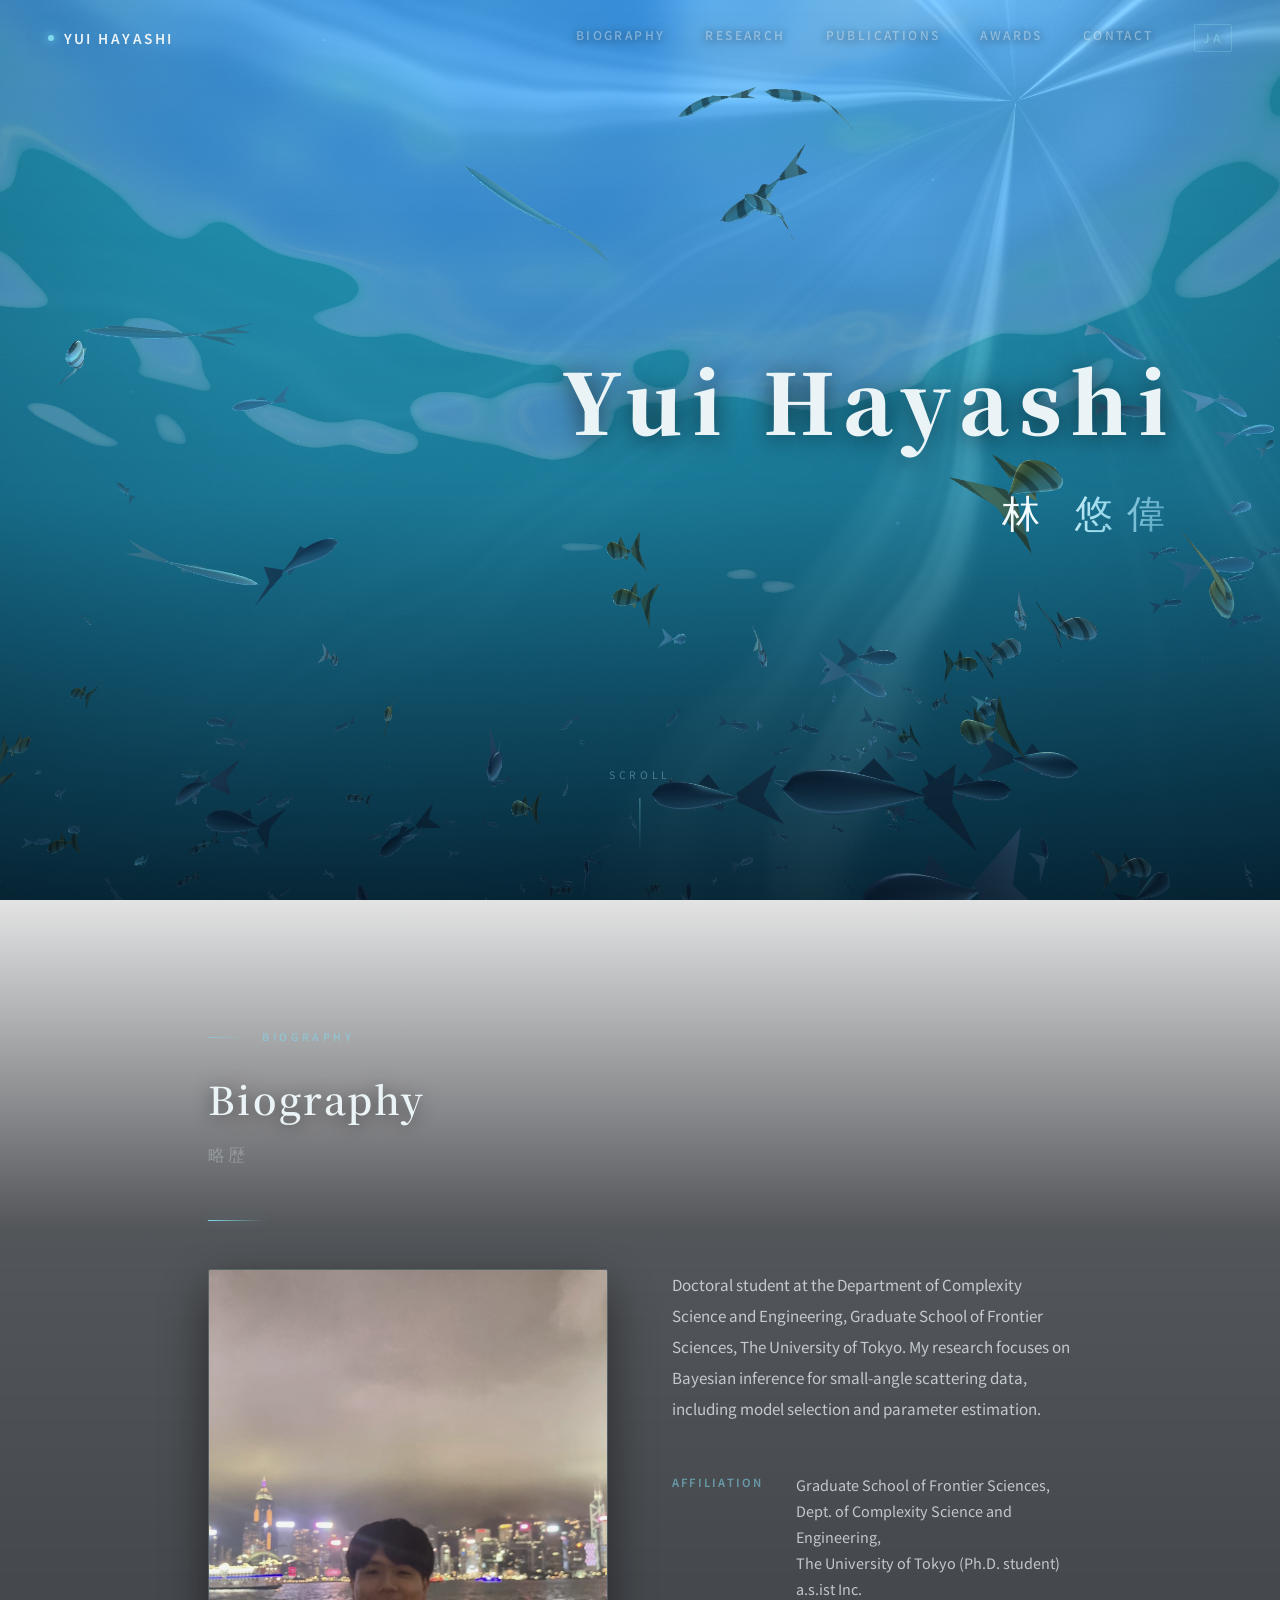
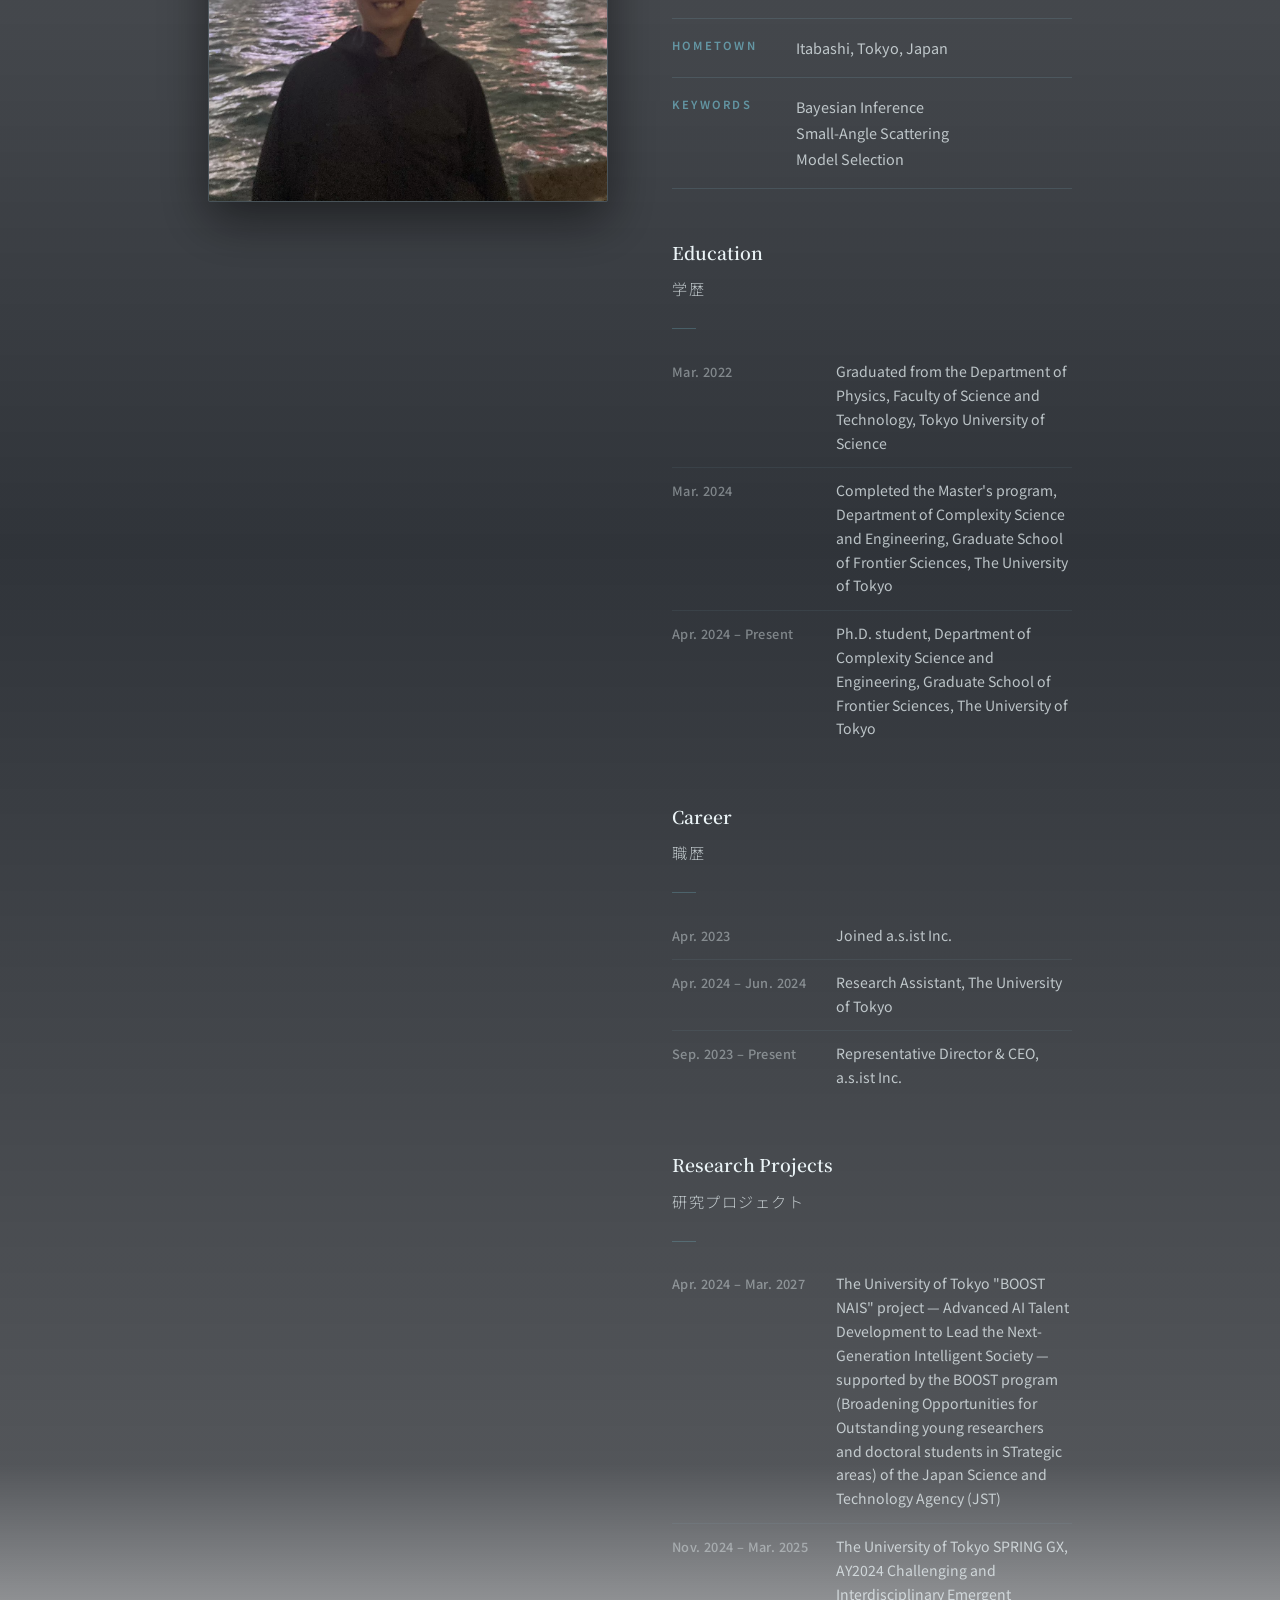
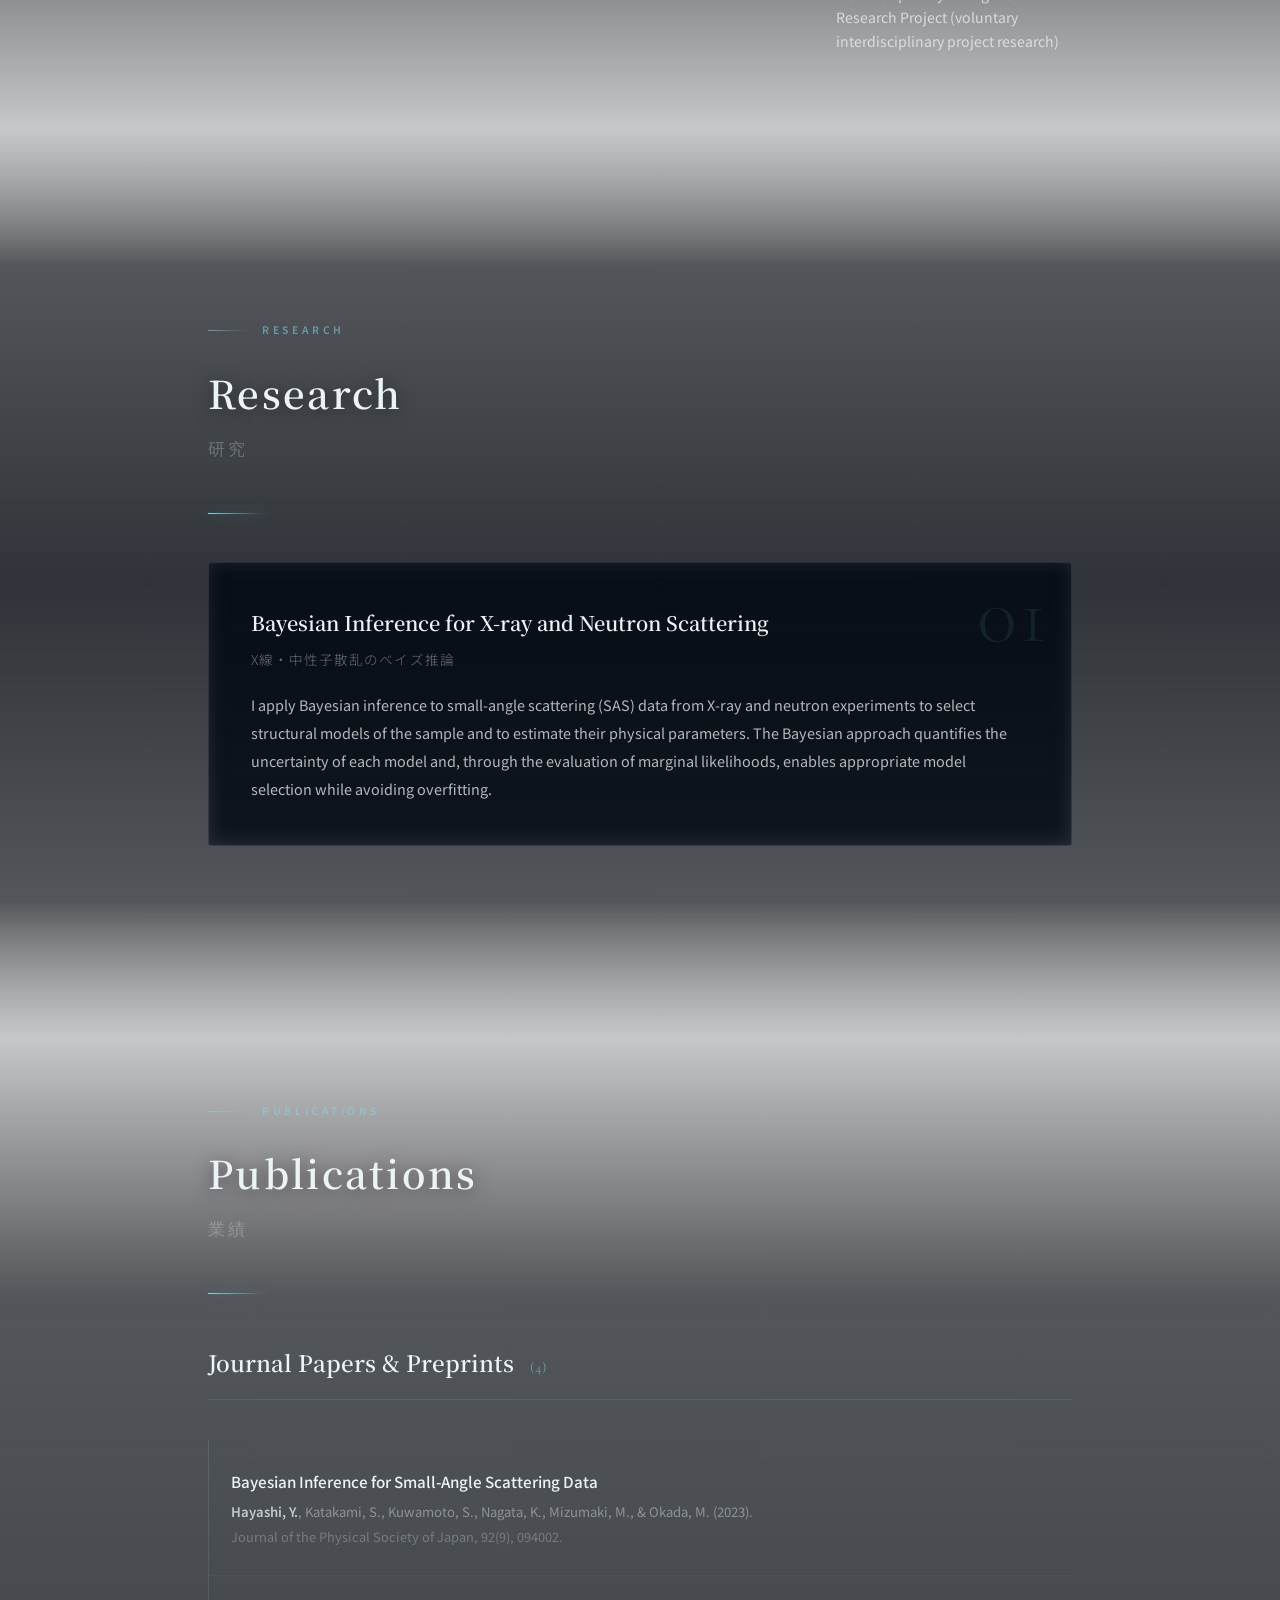
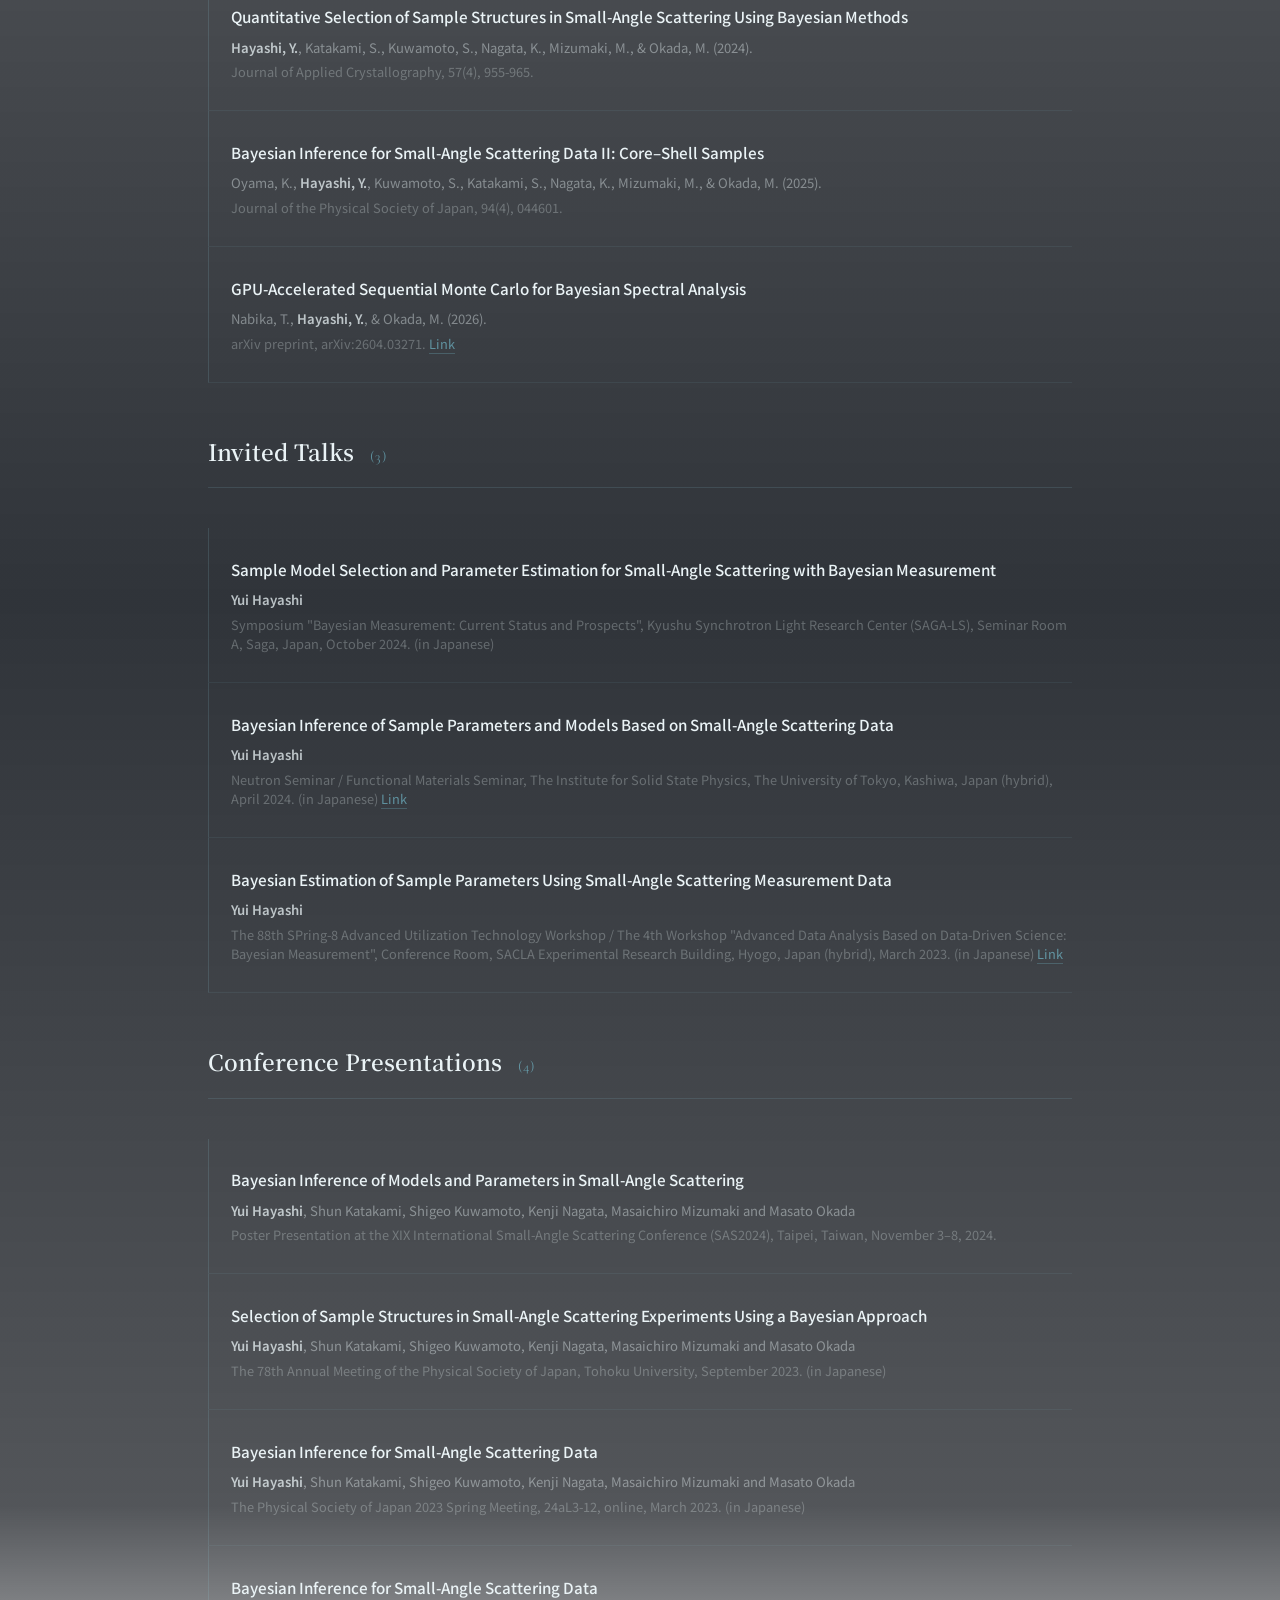
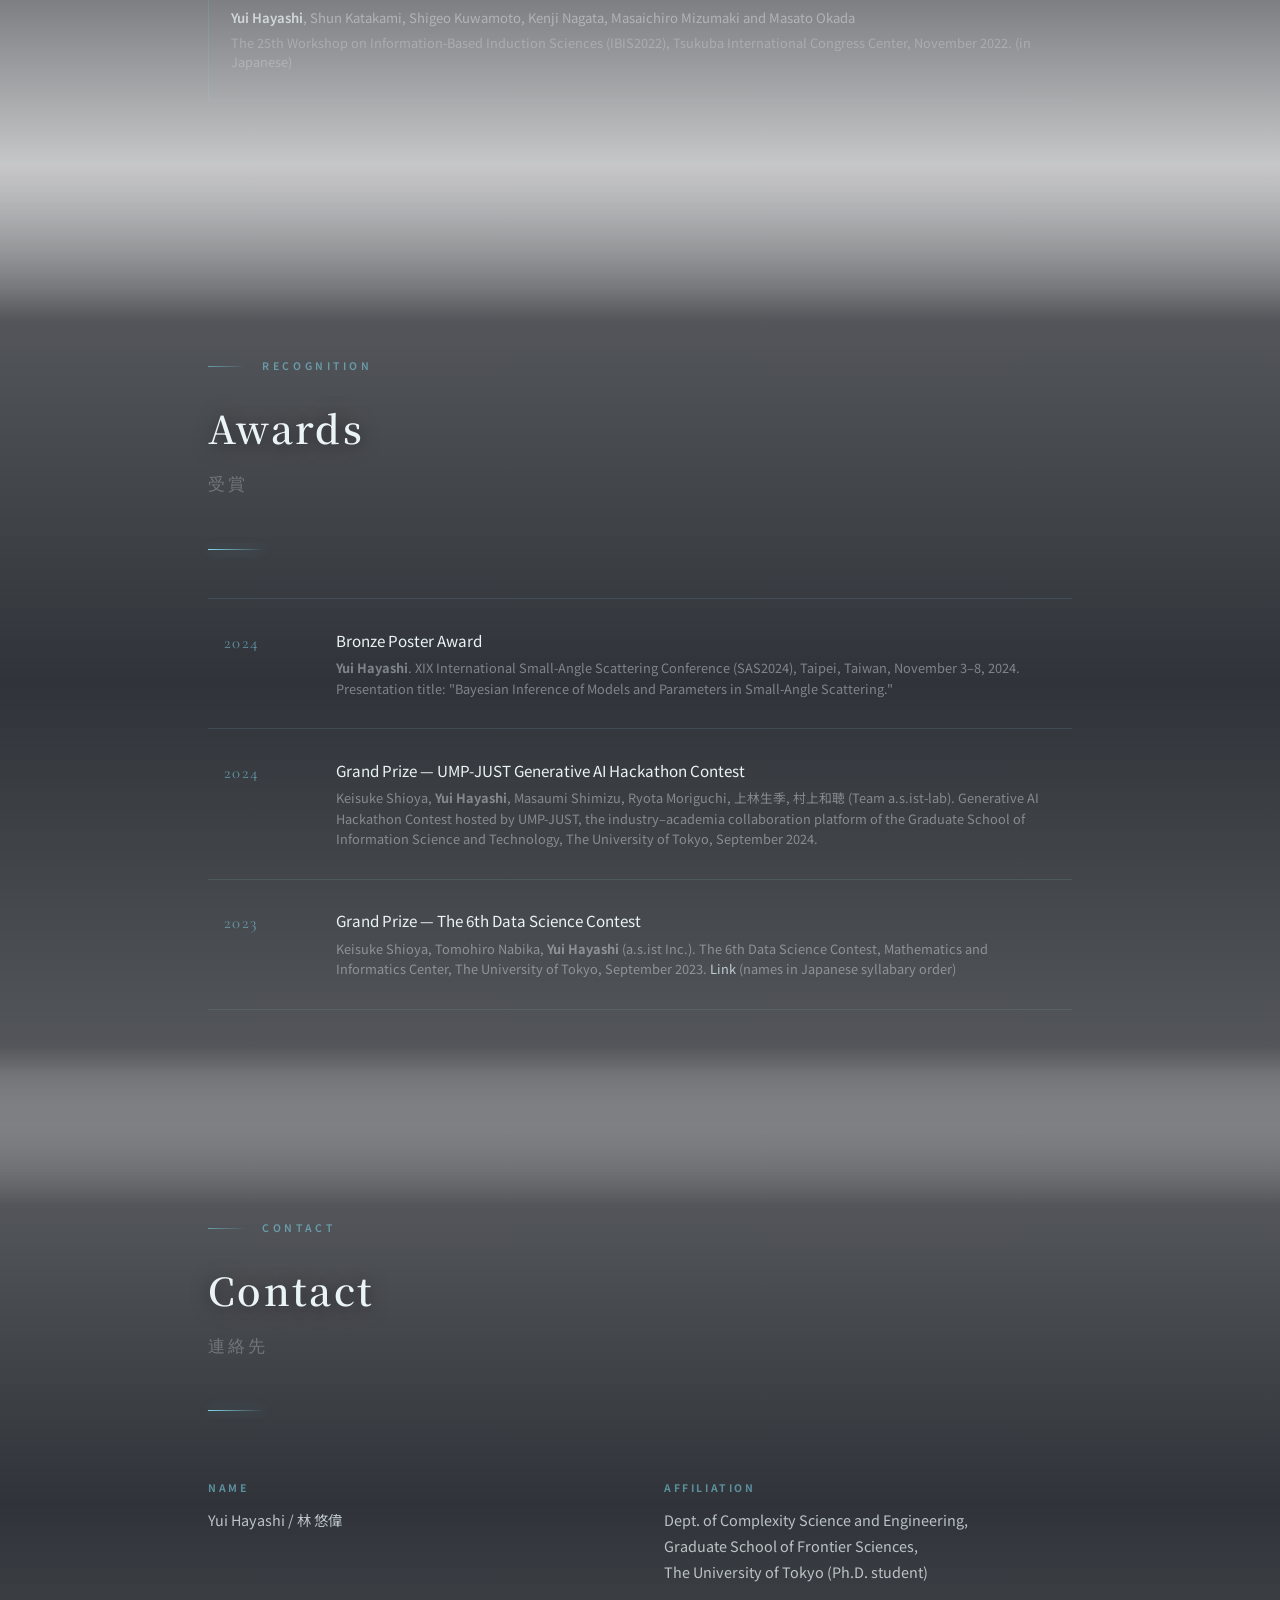
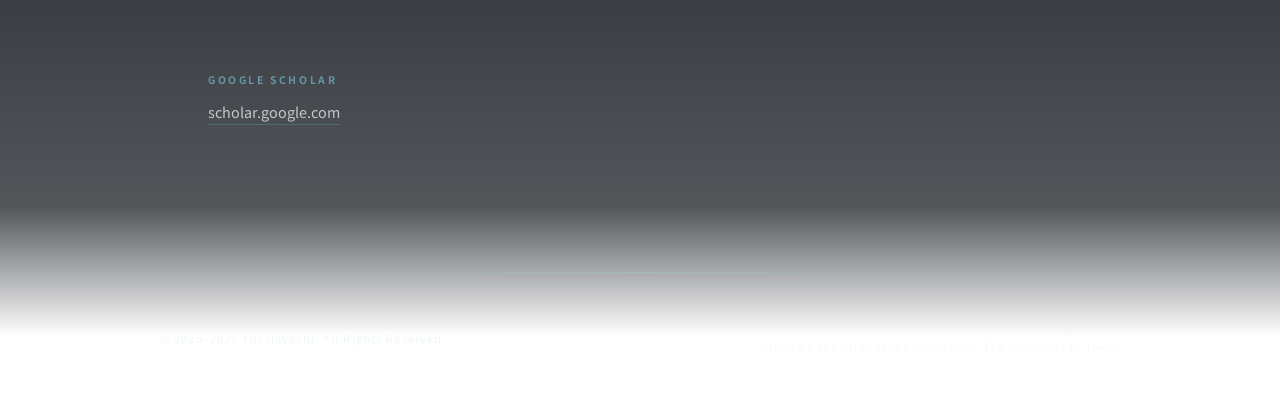
==== commit 06ec4b14: "Add SPring-8 workshop invited talk (Mar. 2023) Add "Bayesian Estimation of Sample Parameters Using S" ====
--- a/en/index.html
+++ b/en/index.html
@@ -253,7 +253,7 @@
     <!-- Invited Talks -->
     <div class="pub-section__header" style="margin-top: 3rem;">
       <h3 class="pub-section__title">Invited Talks</h3>
-      <span class="pub-section__count">(2)</span>
+      <span class="pub-section__count">(3)</span>
     </div>
     <div class="pub-list">
       <div class="pub-item">
@@ -273,6 +273,17 @@
           State Physics, The University of Tokyo, Kashiwa, Japan (hybrid),
           April 2024. (in Japanese)
           <a href="https://www.issp.u-tokyo.ac.jp/maincontents/seminar/all2.html?ptype=seminar&pid=21987" target="_blank" rel="noopener">Link</a>
+        </p>
+      </div>
+      <div class="pub-item">
+        <p class="pub-item__title">Bayesian Estimation of Sample Parameters Using Small-Angle Scattering Measurement Data</p>
+        <p class="pub-item__authors"><strong>Yui Hayashi</strong></p>
+        <p class="pub-item__venue">
+          The 88th SPring-8 Advanced Utilization Technology Workshop / The 4th Workshop
+          "Advanced Data Analysis Based on Data-Driven Science: Bayesian Measurement",
+          Conference Room, SACLA Experimental Research Building, Hyogo, Japan (hybrid),
+          March 2023. (in Japanese)
+          <a href="http://www.spring8.or.jp/ja/science/meetings/2023/230307/" target="_blank" rel="noopener">Link</a>
         </p>
       </div>
     </div>
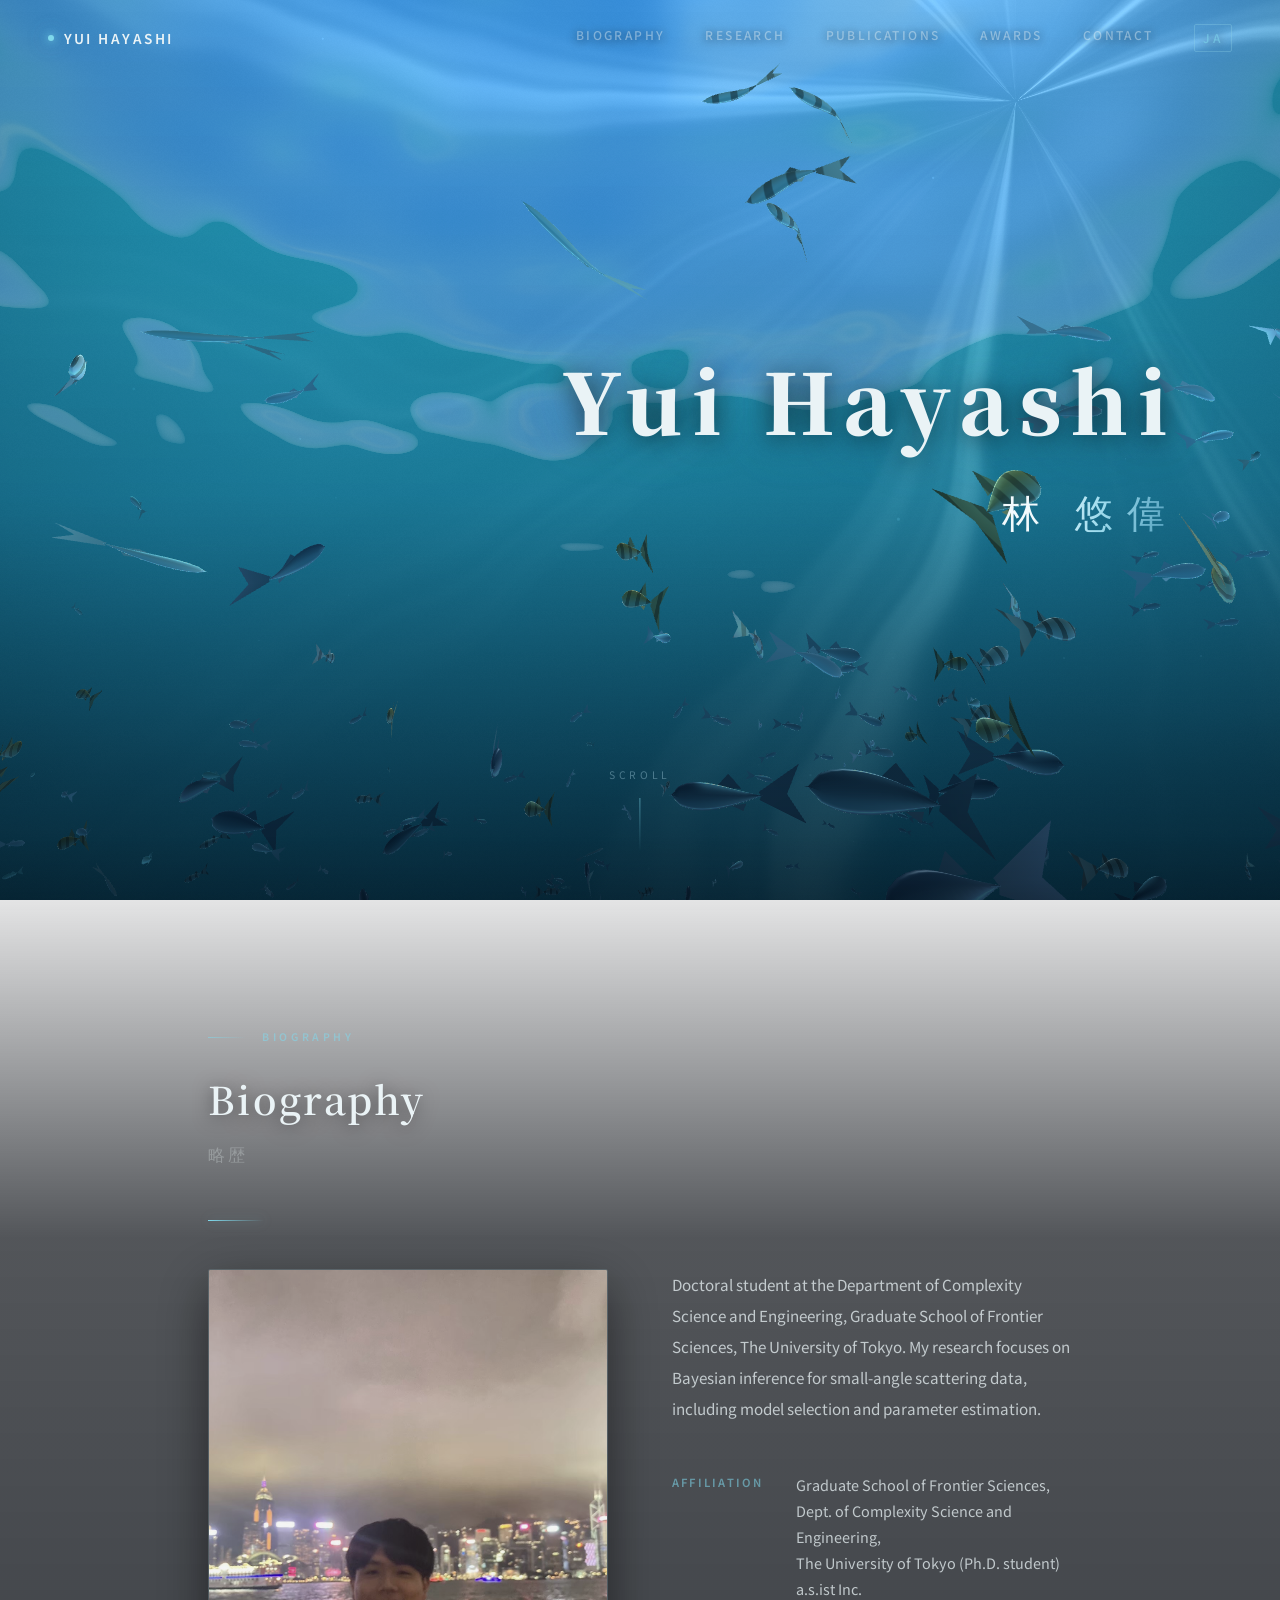
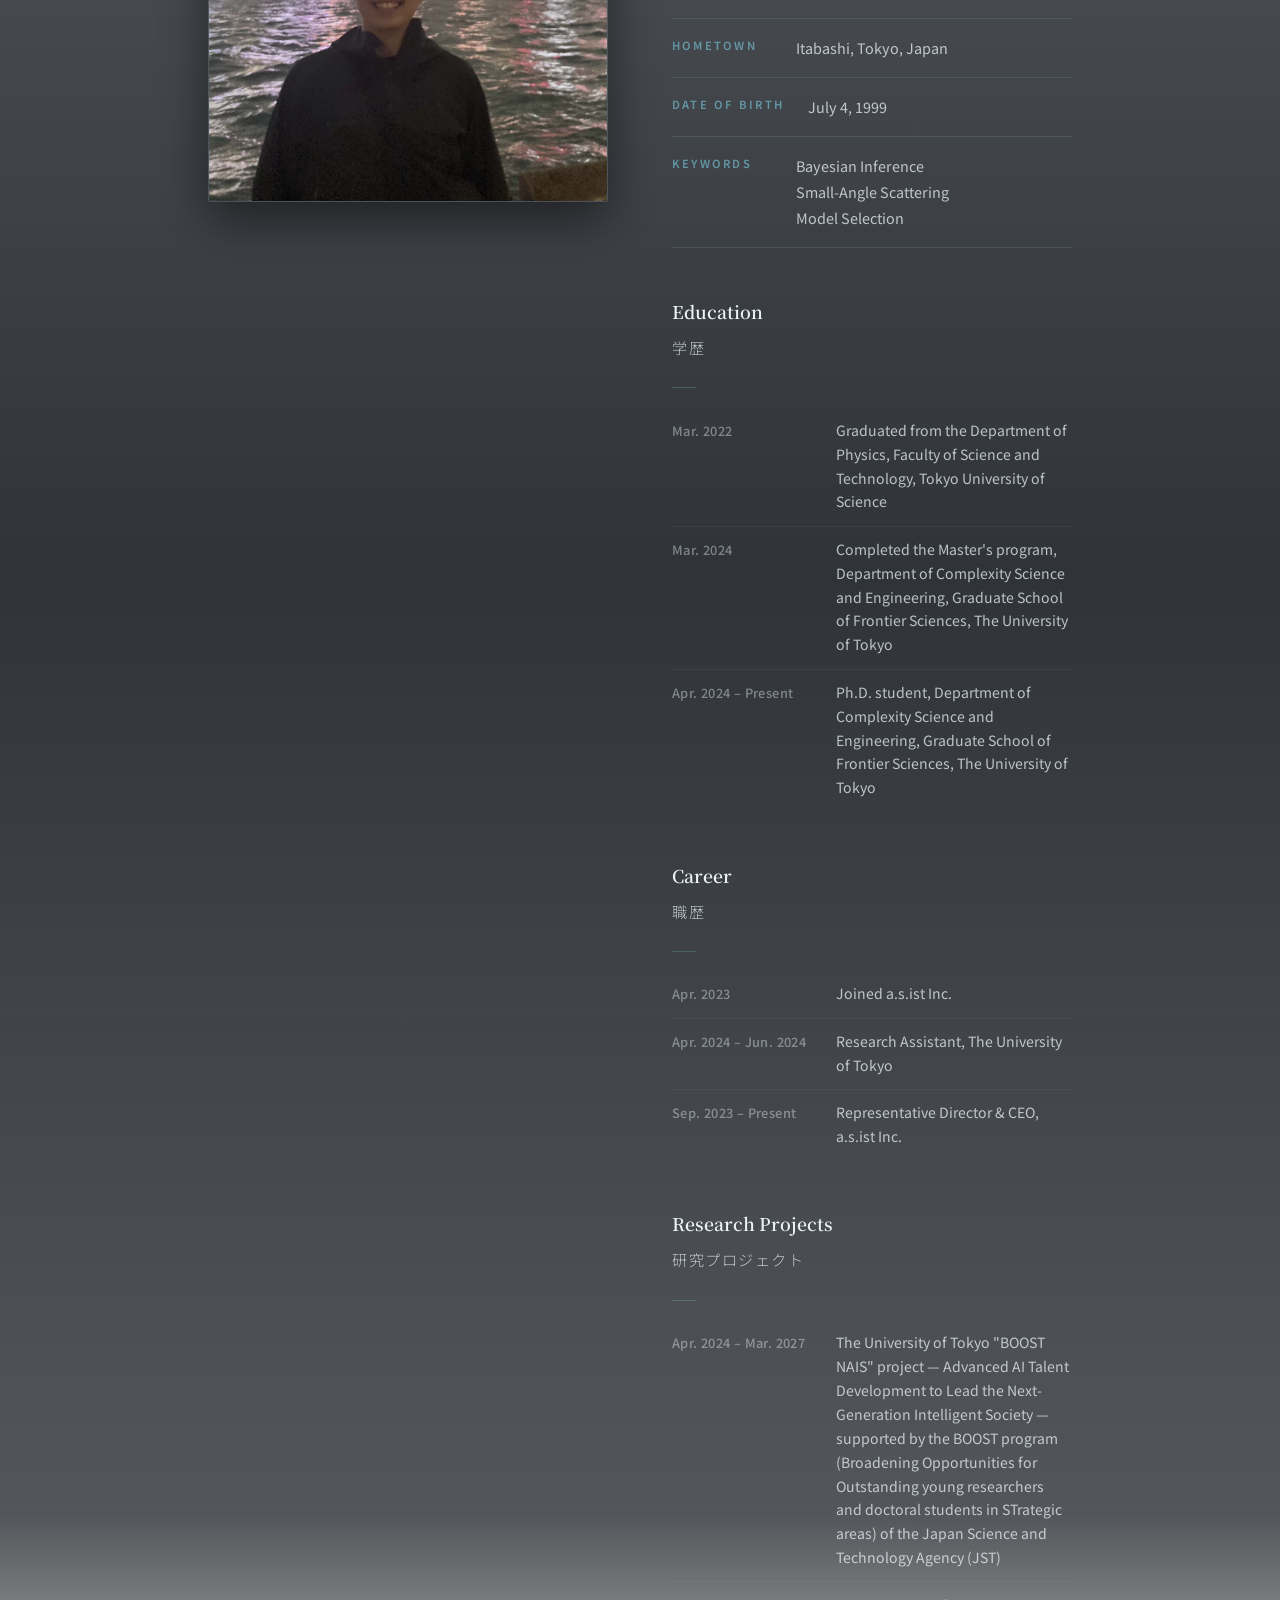
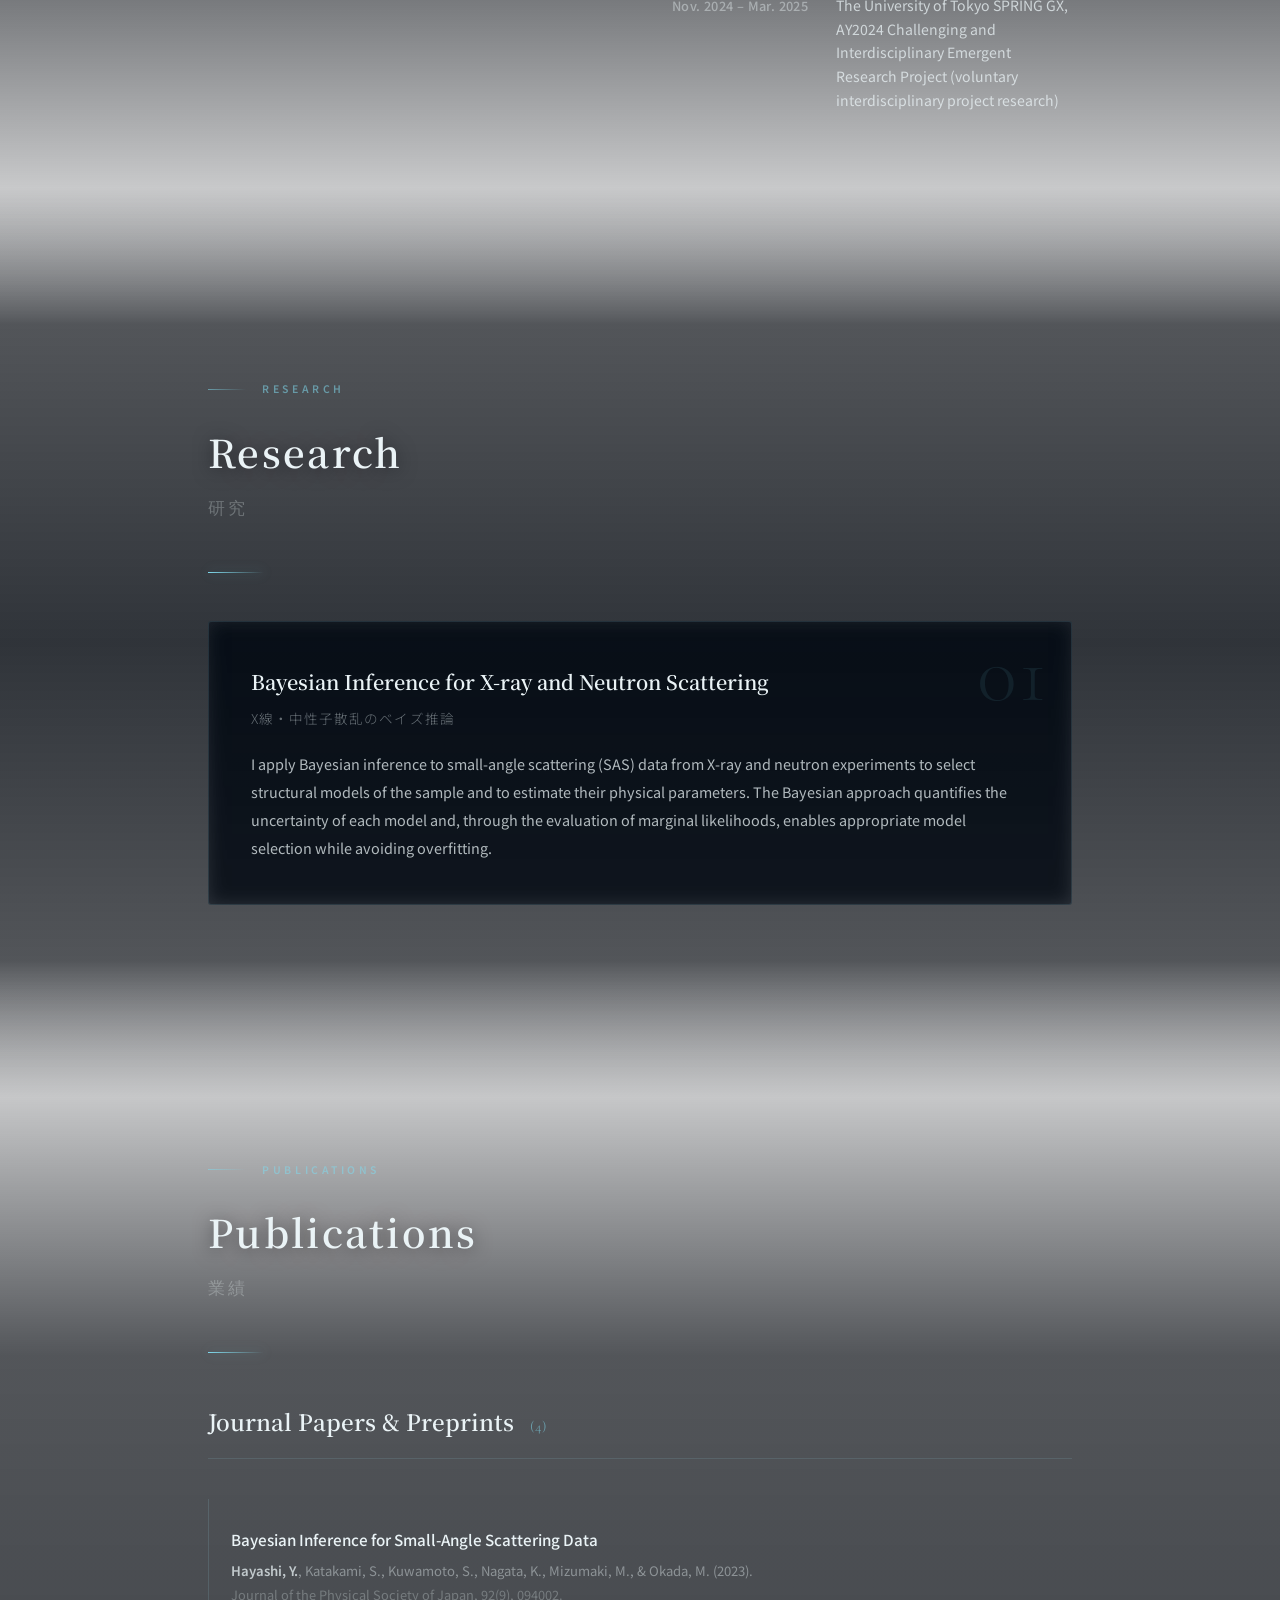
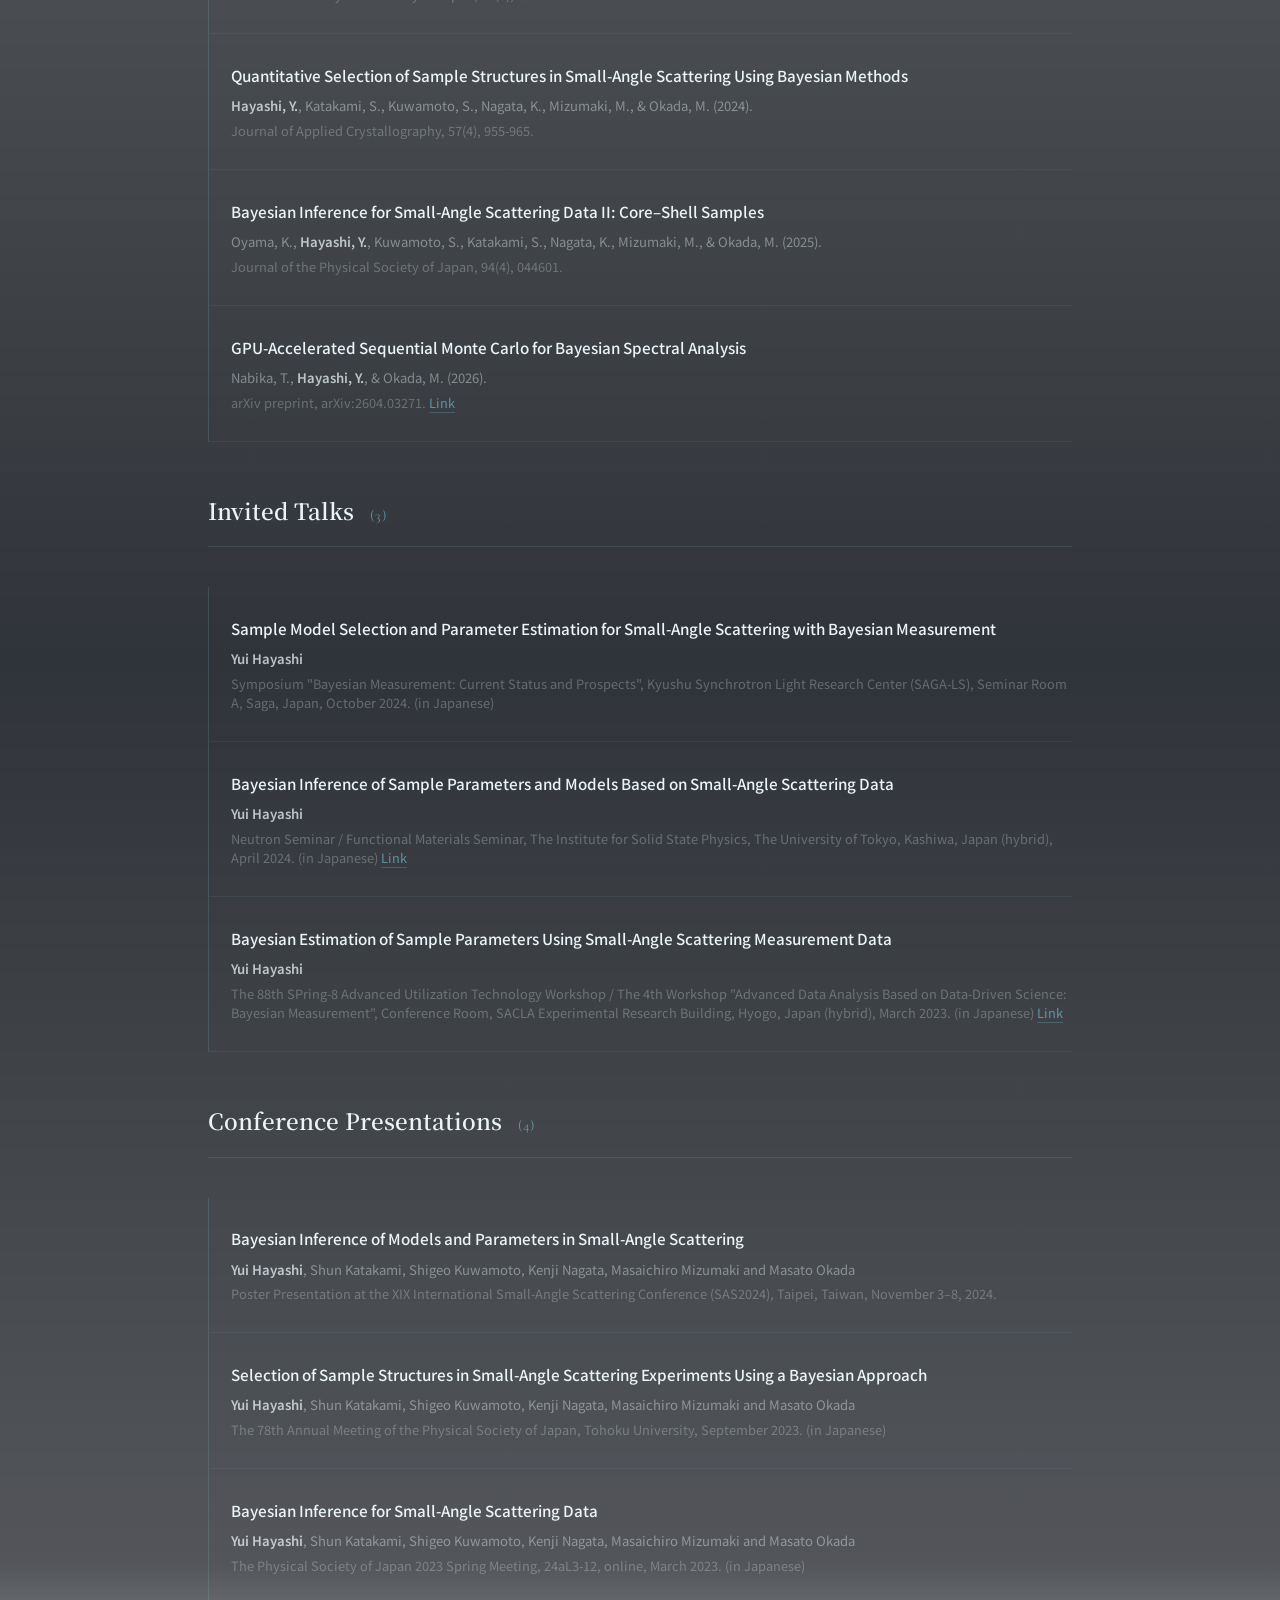
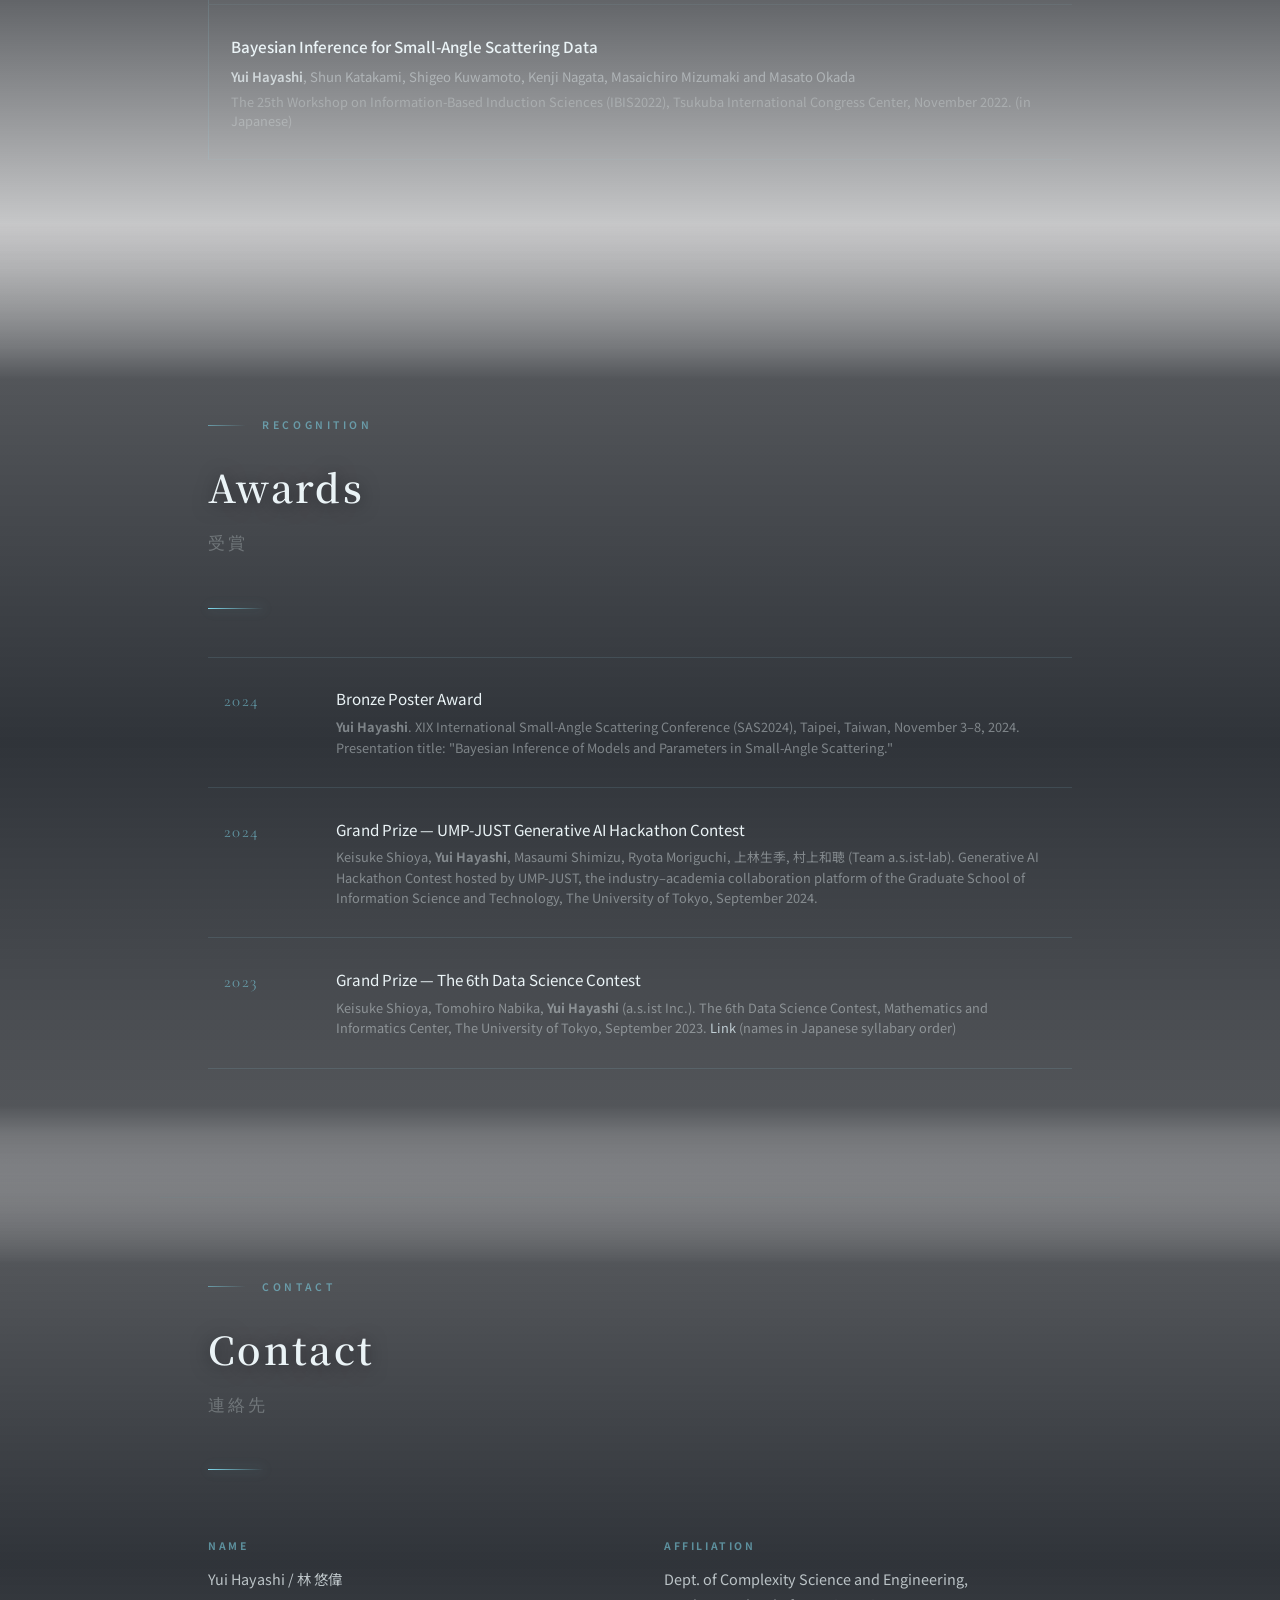
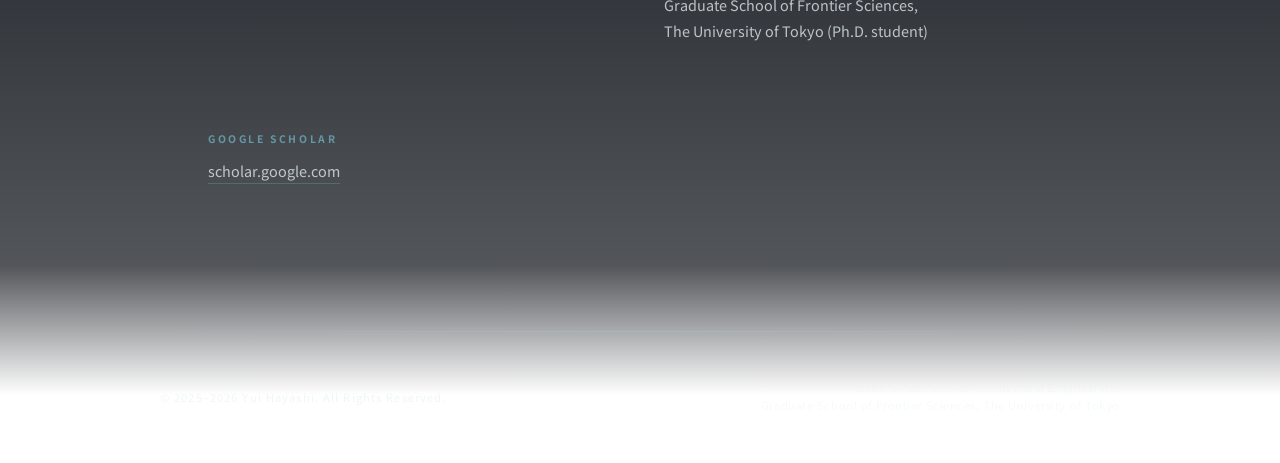
==== commit 1a7a4a7e: "Add birth date to biography" ====
--- a/en/index.html
+++ b/en/index.html
@@ -36,6 +36,7 @@
     "@type": "Person",
     "name": "Yui Hayashi",
     "alternateName": "林悠偉",
+    "birthDate": "1999-07-04",
     "url": "https://yuihayashi.github.io/en/",
     "image": "https://yuihayashi.github.io/icon.jpeg",
     "jobTitle": "Ph.D. Student",
@@ -130,6 +131,10 @@
             <span class="bio__detail-value">Itabashi, Tokyo, Japan</span>
           </div>
           <div class="bio__detail-item">
+            <span class="bio__detail-label">Date of Birth</span>
+            <span class="bio__detail-value">July 4, 1999</span>
+          </div>
+          <div class="bio__detail-item">
             <span class="bio__detail-label">Keywords</span>
             <span class="bio__detail-value">Bayesian Inference<br>Small-Angle Scattering<br>Model Selection</span>
           </div>
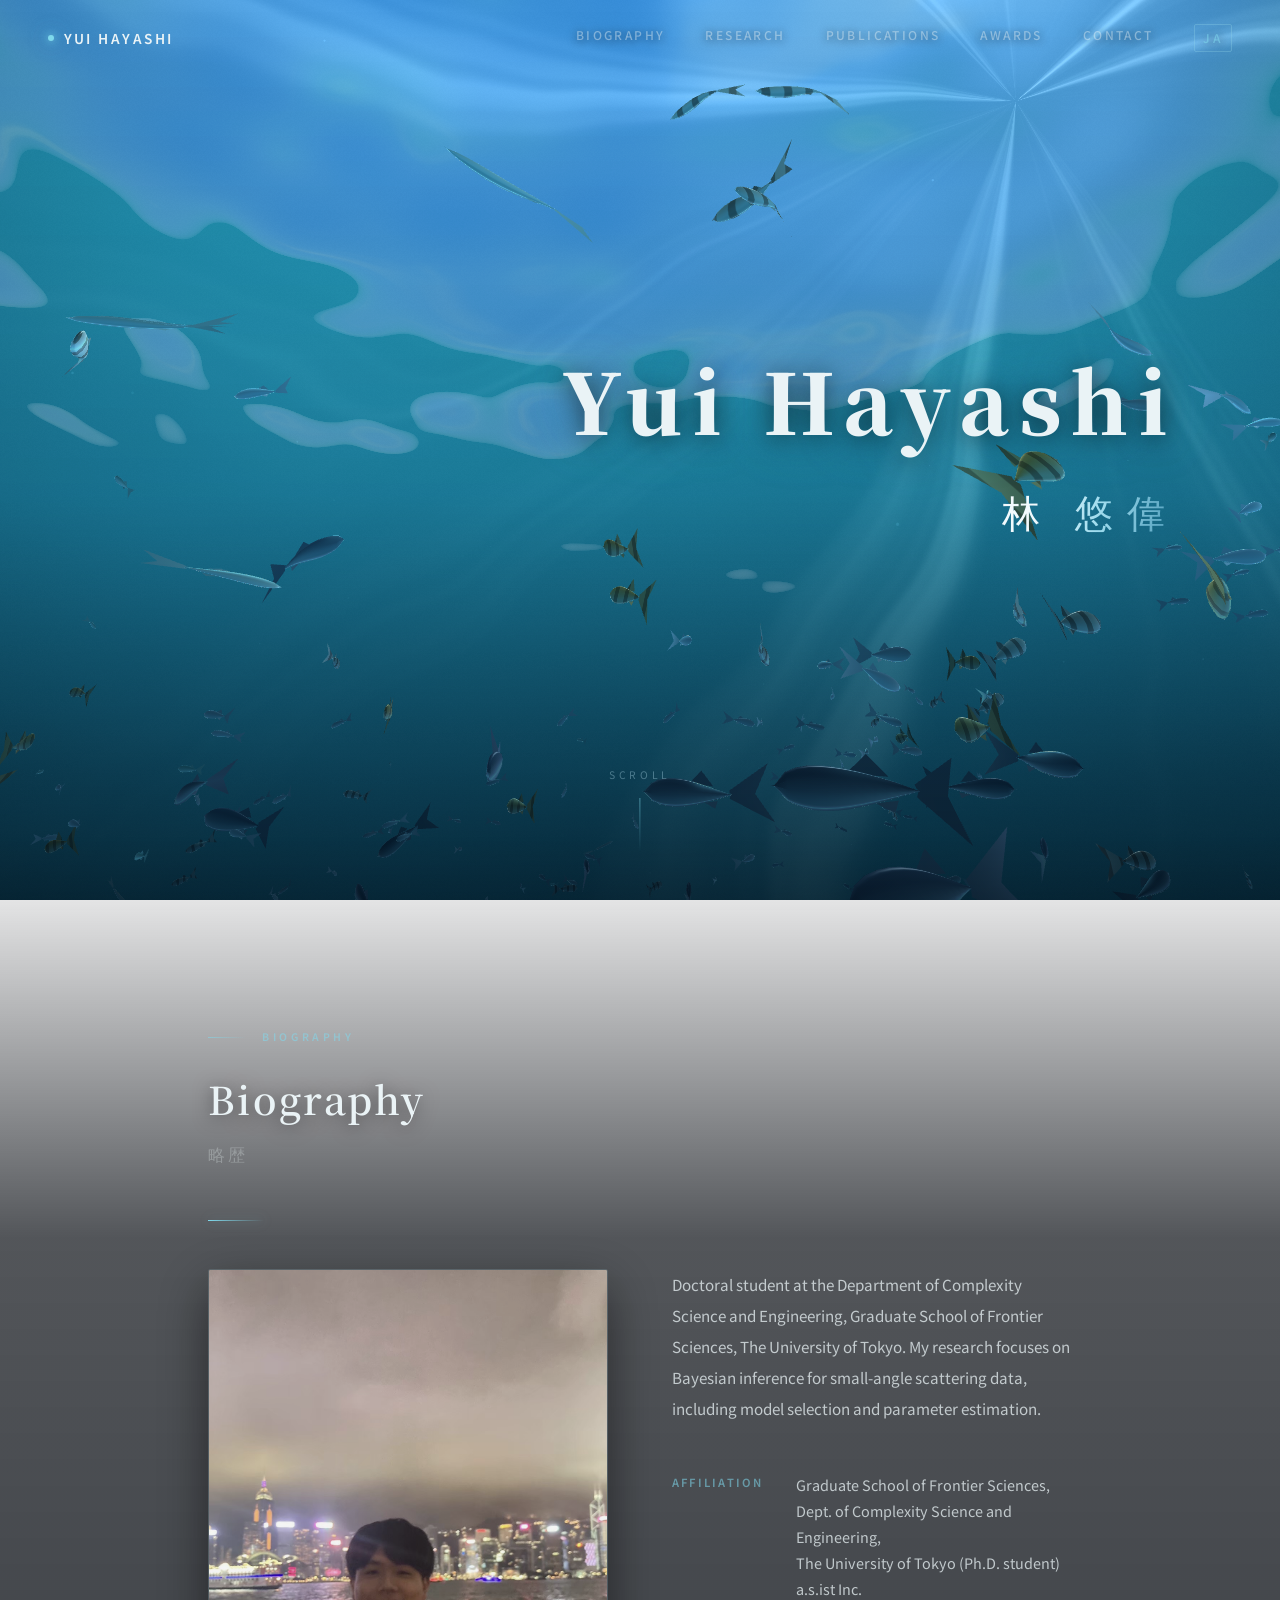
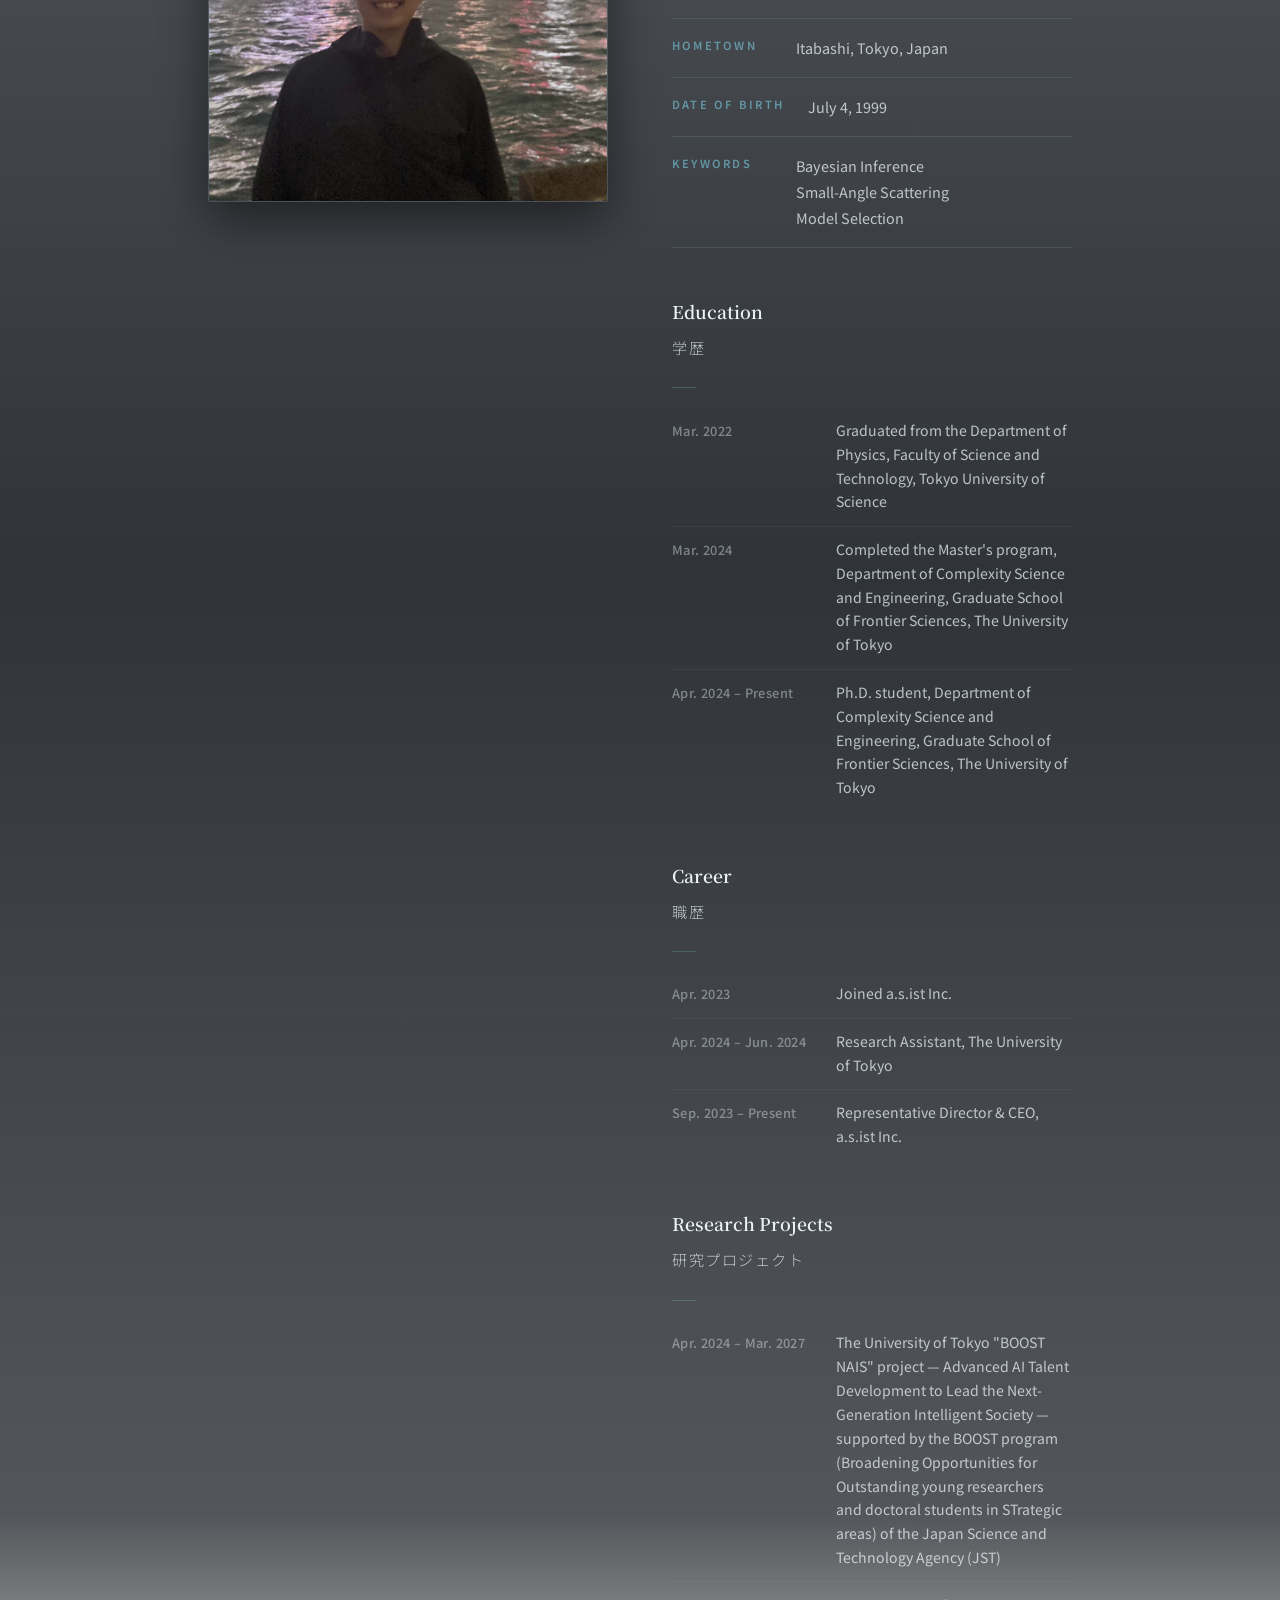
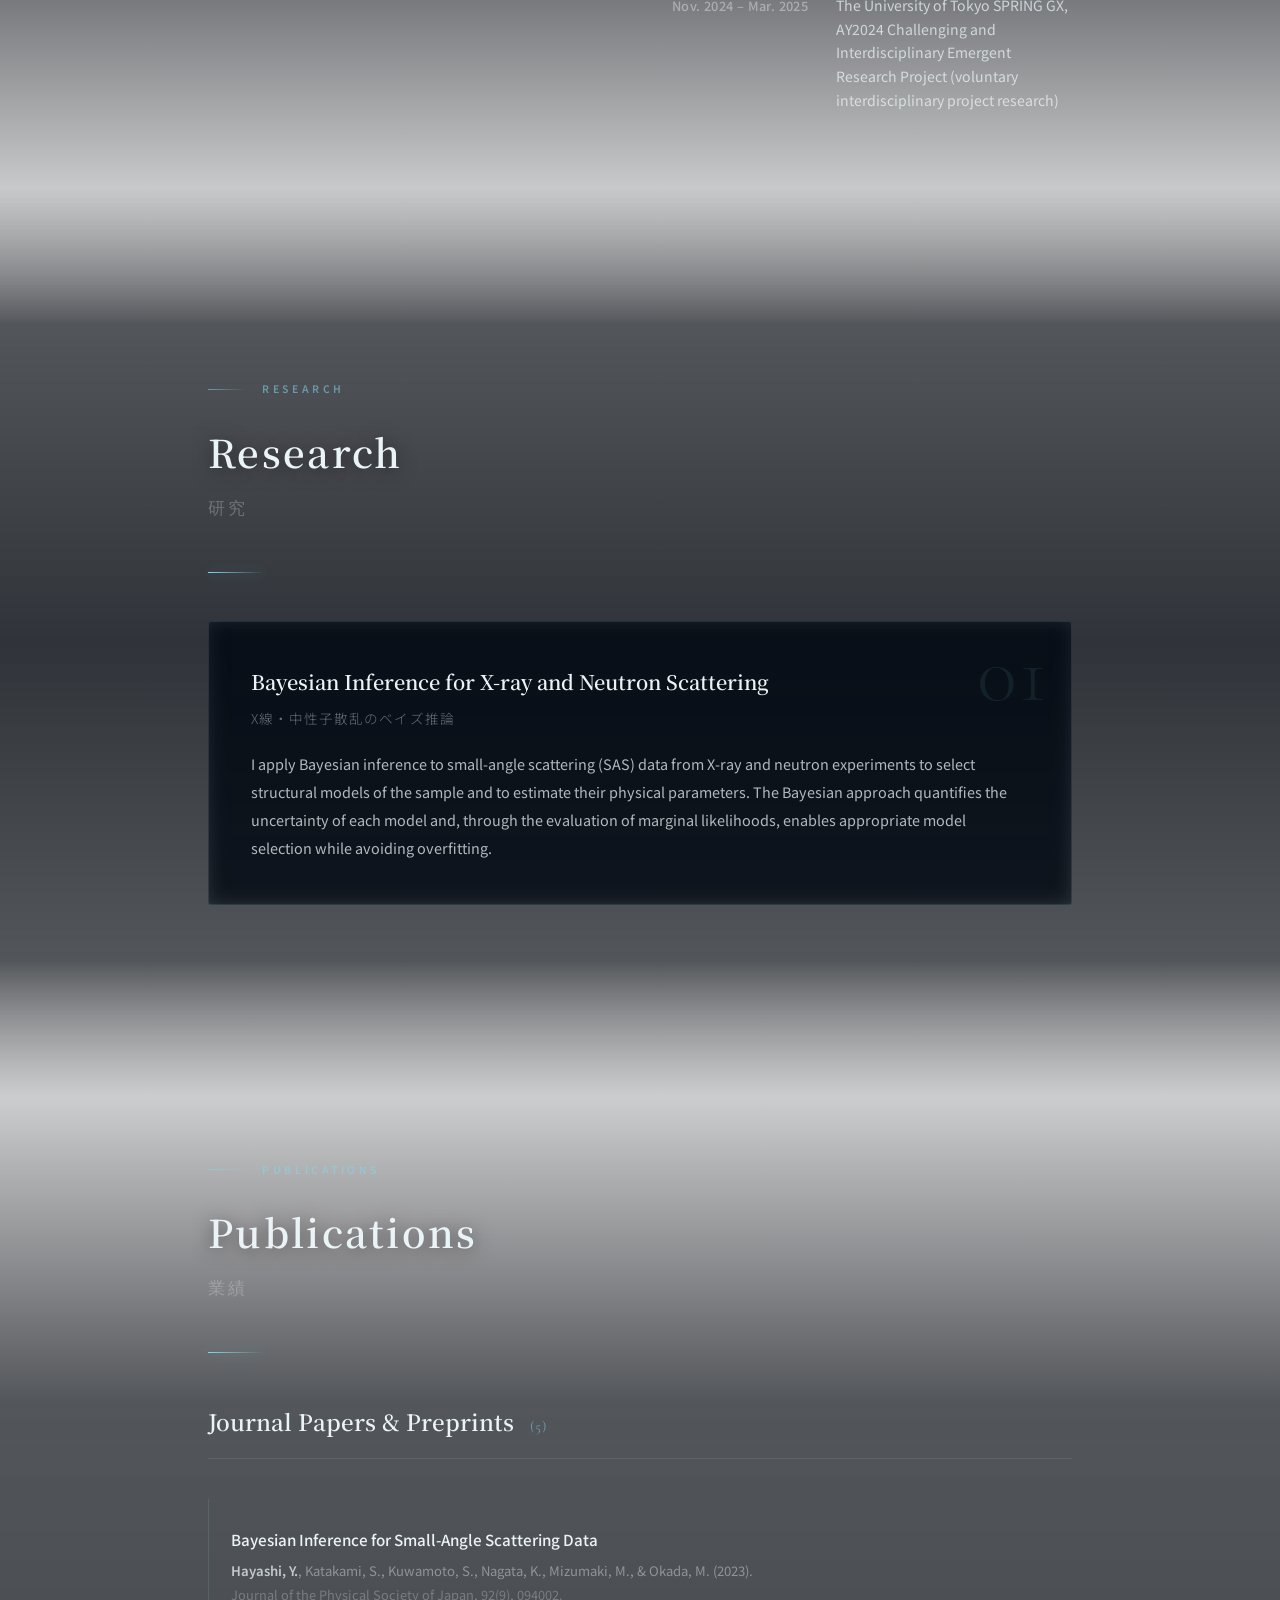
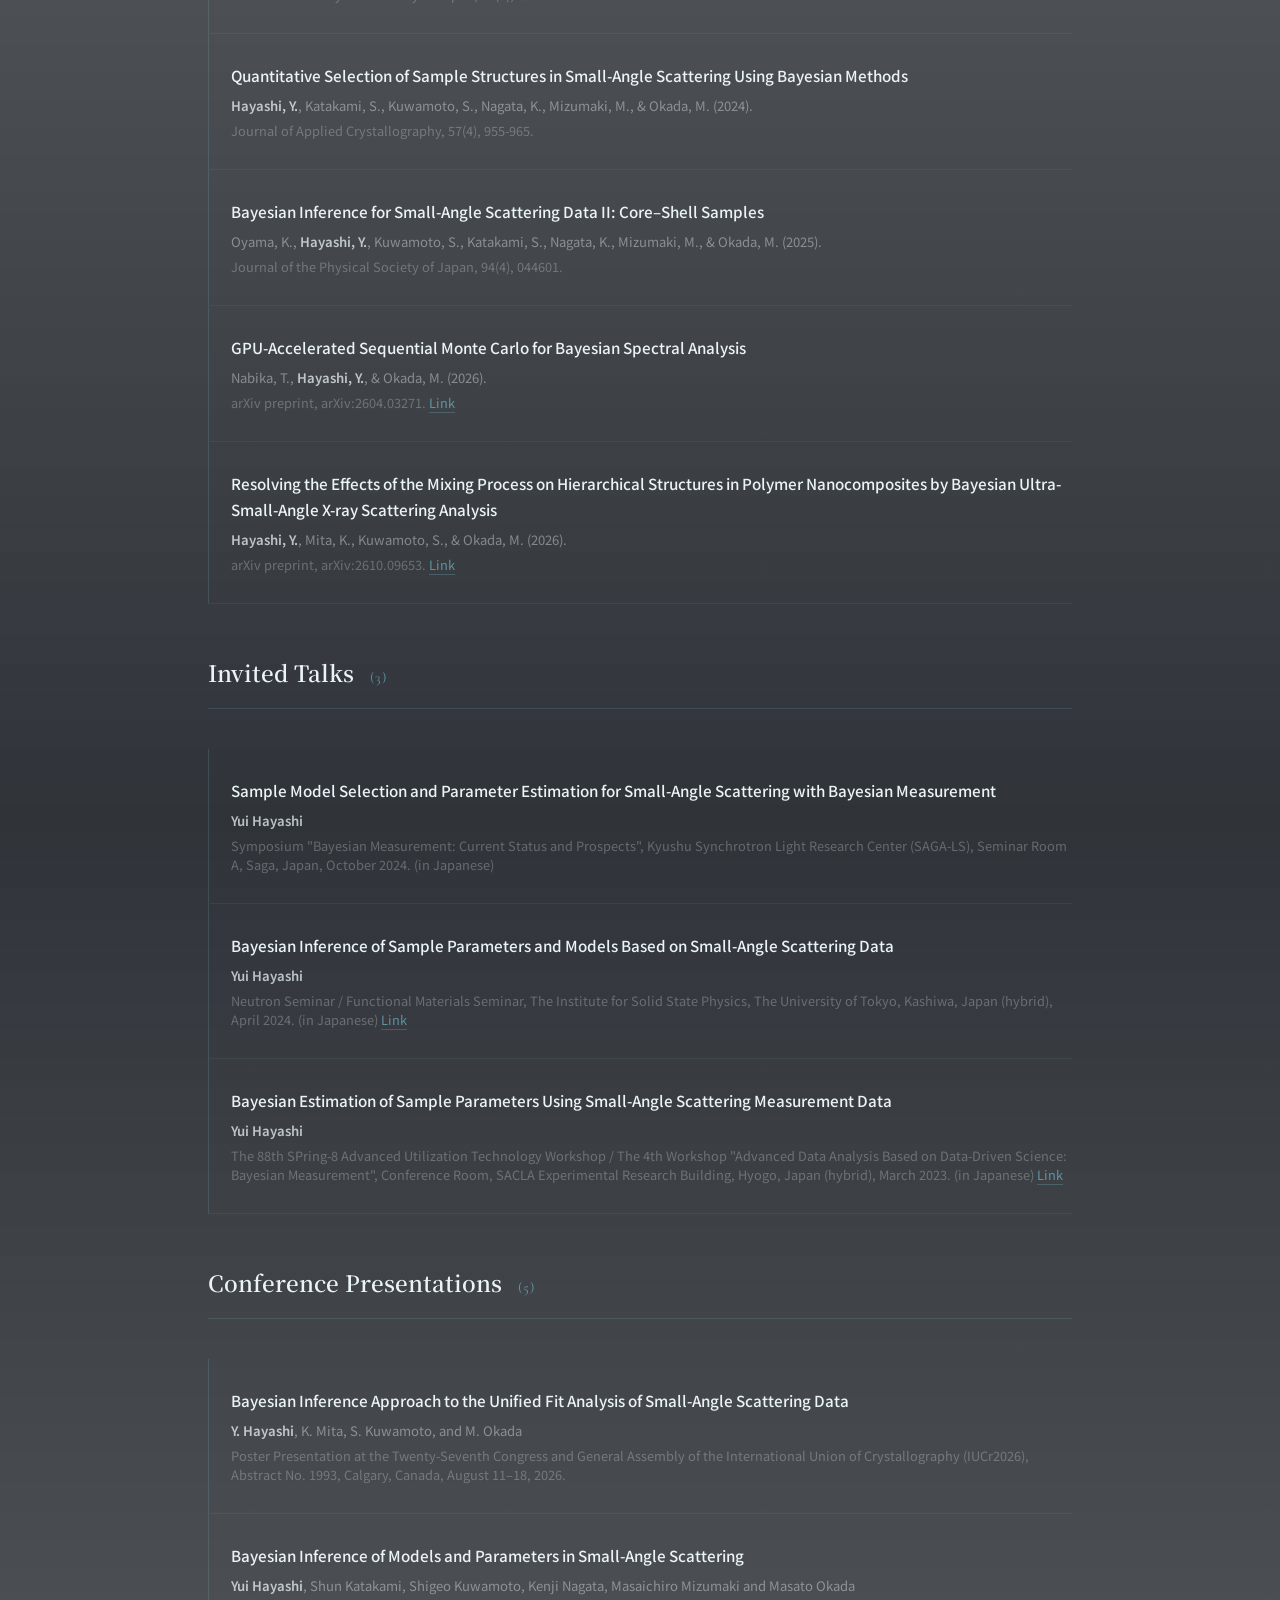
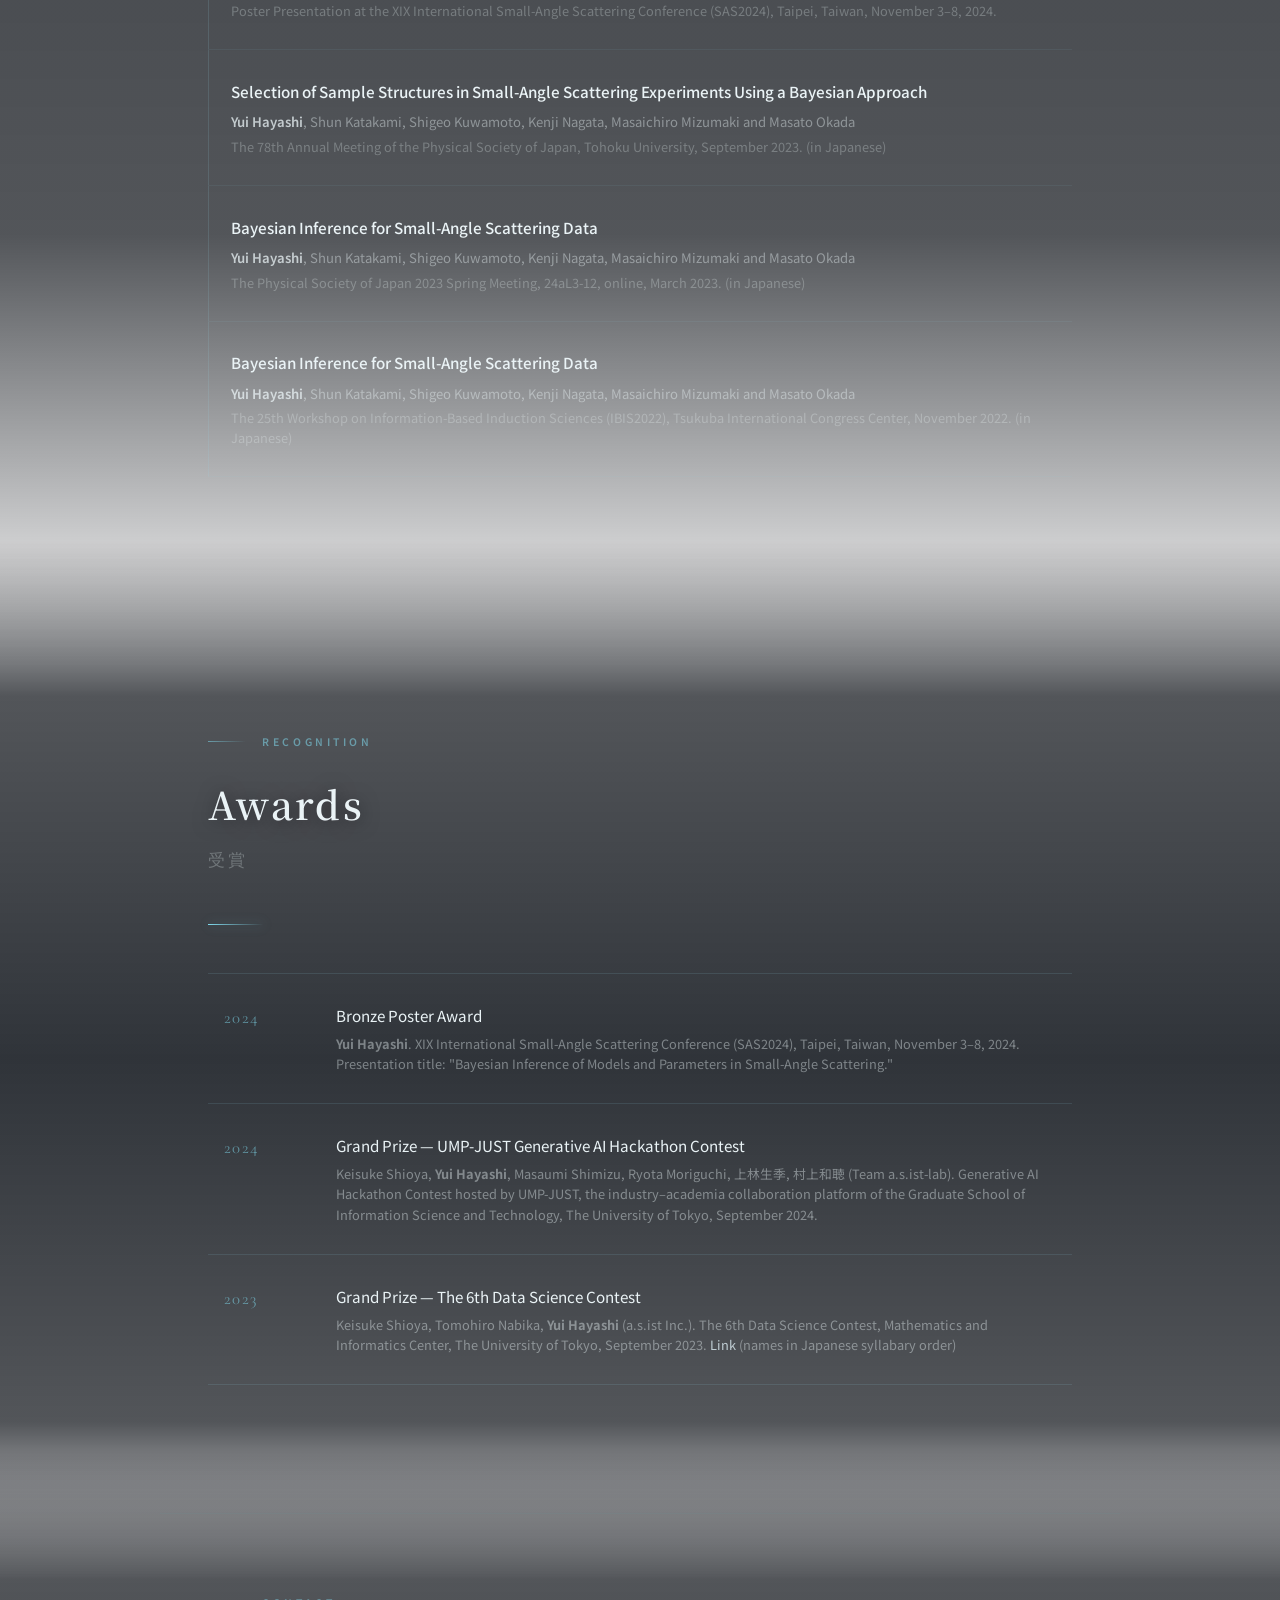
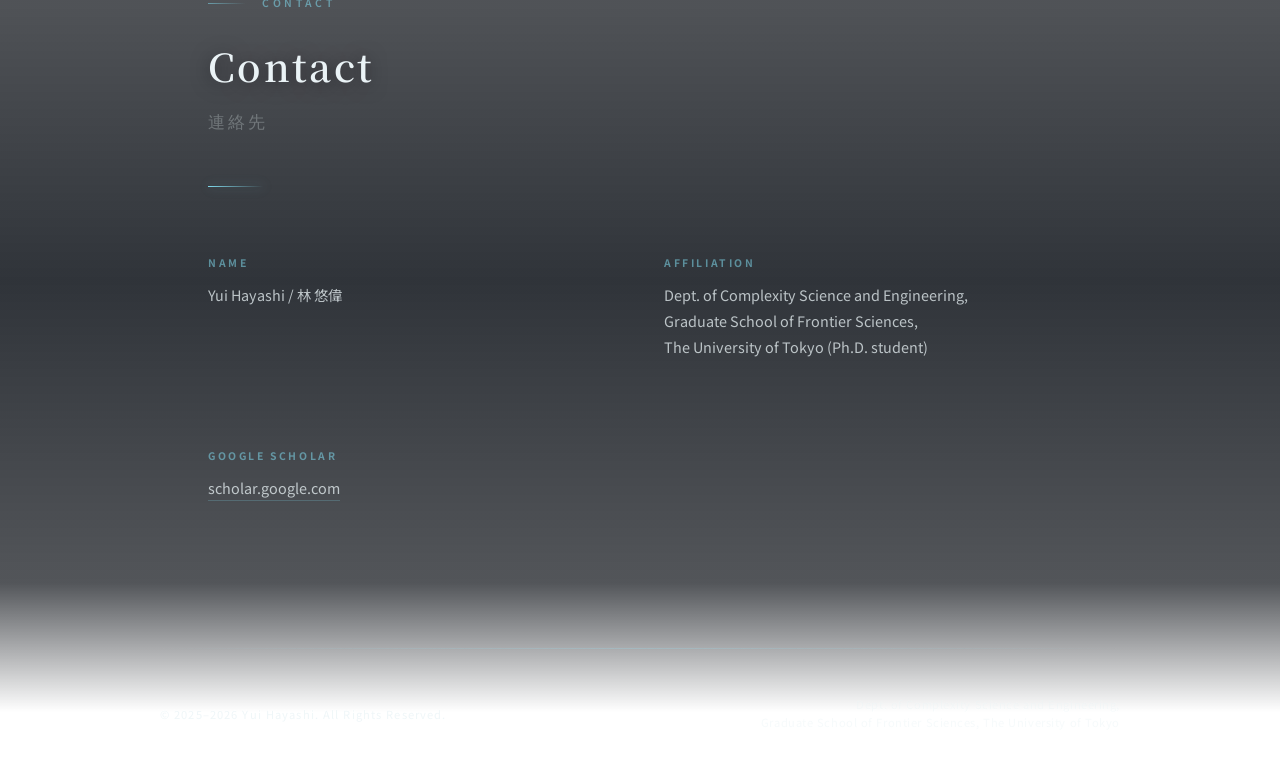
==== commit b004a36c: "Add IUCr2026 poster and Bayesian USAXS preprint" ====
--- a/en/index.html
+++ b/en/index.html
@@ -230,7 +230,7 @@
     <!-- Journal Papers -->
     <div class="pub-section__header">
       <h3 class="pub-section__title">Journal Papers &amp; Preprints</h3>
-      <span class="pub-section__count">(4)</span>
+      <span class="pub-section__count">(5)</span>
     </div>
     <div class="pub-list">
       <div class="pub-item">
@@ -252,6 +252,11 @@
         <p class="pub-item__title">GPU-Accelerated Sequential Monte Carlo for Bayesian Spectral Analysis</p>
         <p class="pub-item__authors">Nabika, T., <strong>Hayashi, Y.</strong>, &amp; Okada, M. (2026).</p>
         <p class="pub-item__venue">arXiv preprint, arXiv:2604.03271. <a href="https://arxiv.org/abs/2604.03271" target="_blank" rel="noopener">Link</a></p>
+      </div>
+      <div class="pub-item">
+        <p class="pub-item__title">Resolving the Effects of the Mixing Process on Hierarchical Structures in Polymer Nanocomposites by Bayesian Ultra-Small-Angle X-ray Scattering Analysis</p>
+        <p class="pub-item__authors"><strong>Hayashi, Y.</strong>, Mita, K., Kuwamoto, S., &amp; Okada, M. (2026).</p>
+        <p class="pub-item__venue">arXiv preprint, arXiv:2610.09653. <a href="https://arxiv.org/abs/2610.09653" target="_blank" rel="noopener">Link</a></p>
       </div>
     </div>
 
@@ -296,9 +301,17 @@
     <!-- Conference Presentations -->
     <div class="pub-section__header" style="margin-top: 3rem;">
       <h3 class="pub-section__title">Conference Presentations</h3>
-      <span class="pub-section__count">(4)</span>
+      <span class="pub-section__count">(5)</span>
     </div>
     <div class="pub-list">
+      <div class="pub-item">
+        <p class="pub-item__title">Bayesian Inference Approach to the Unified Fit Analysis of Small-Angle Scattering Data</p>
+        <p class="pub-item__authors"><strong>Y. Hayashi</strong>, K. Mita, S. Kuwamoto, and M. Okada</p>
+        <p class="pub-item__venue">
+          Poster Presentation at the Twenty-Seventh Congress and General Assembly of the International Union of Crystallography (IUCr2026),
+          Abstract No. 1993, Calgary, Canada, August 11–18, 2026.
+        </p>
+      </div>
       <div class="pub-item">
         <p class="pub-item__title">Bayesian Inference of Models and Parameters in Small-Angle Scattering</p>
         <p class="pub-item__authors"><strong>Yui Hayashi</strong>, Shun Katakami, Shigeo Kuwamoto, Kenji Nagata, Masaichiro Mizumaki and Masato Okada</p>
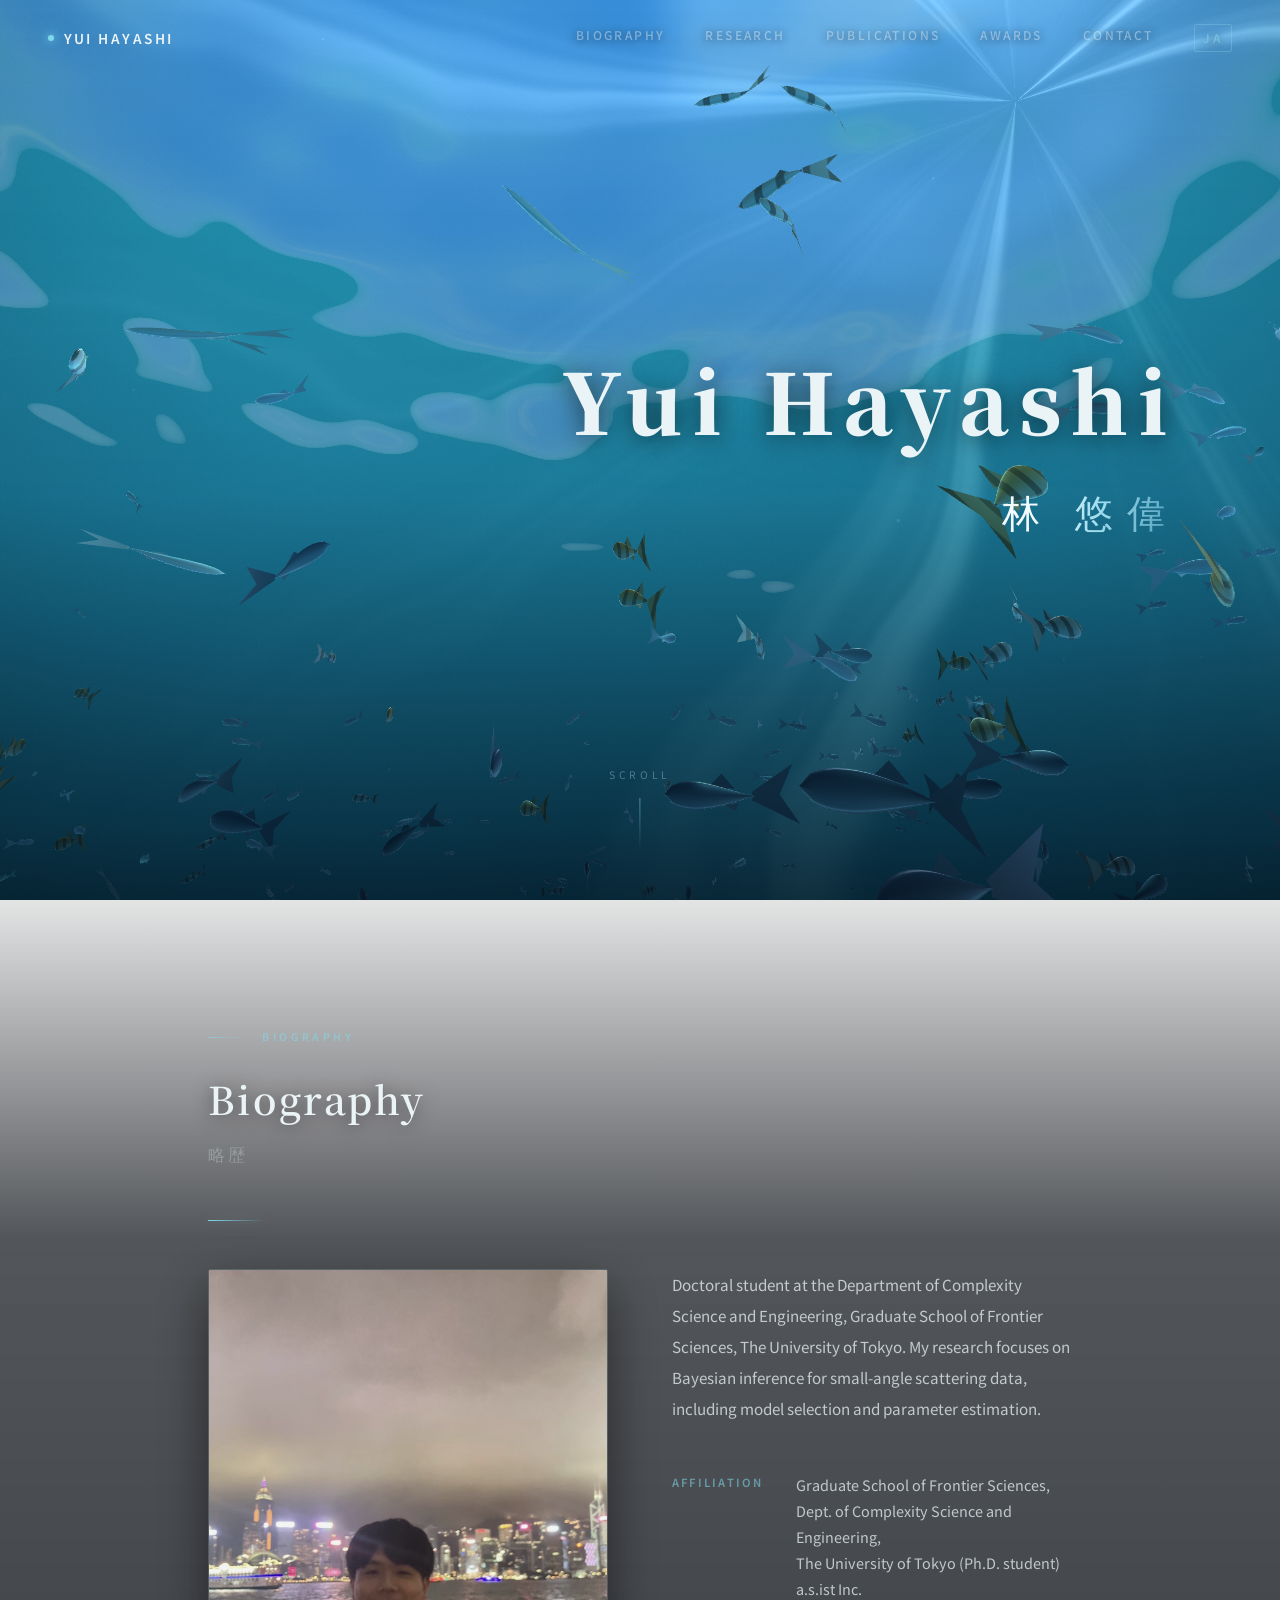
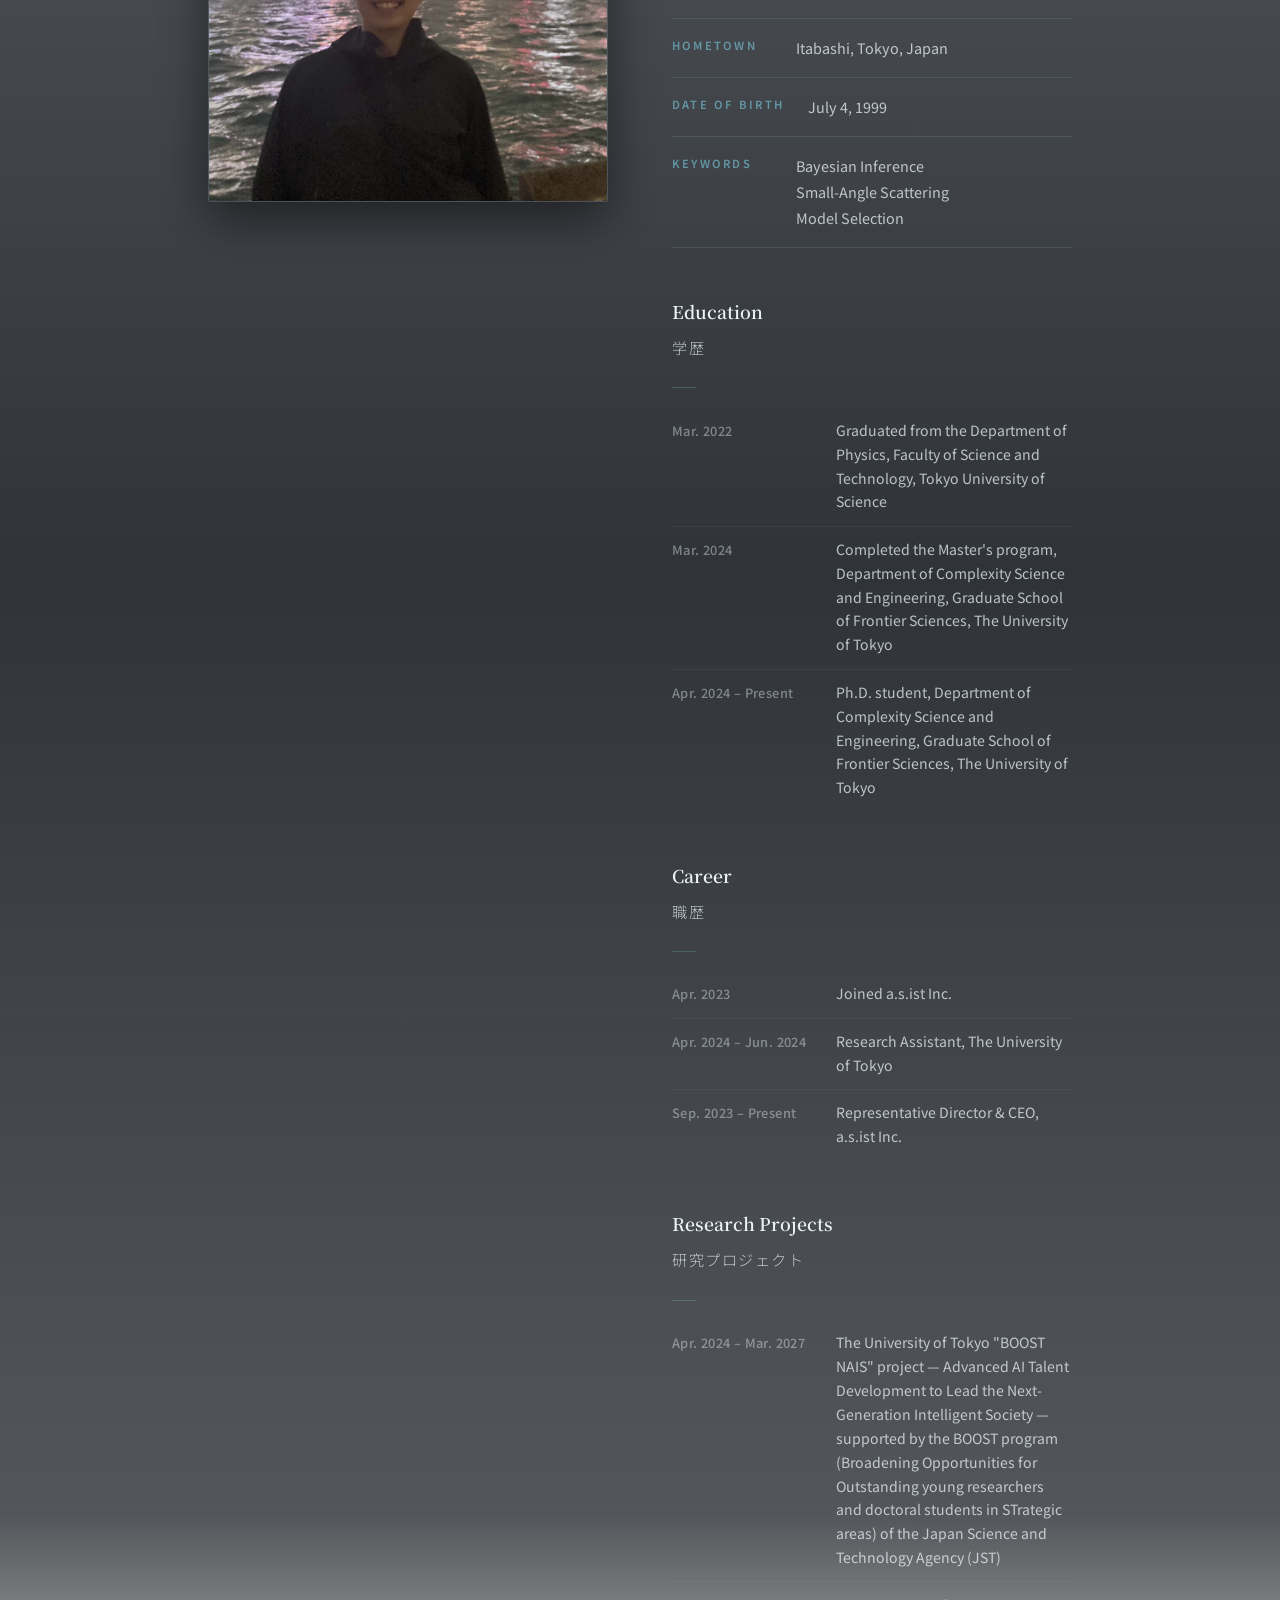
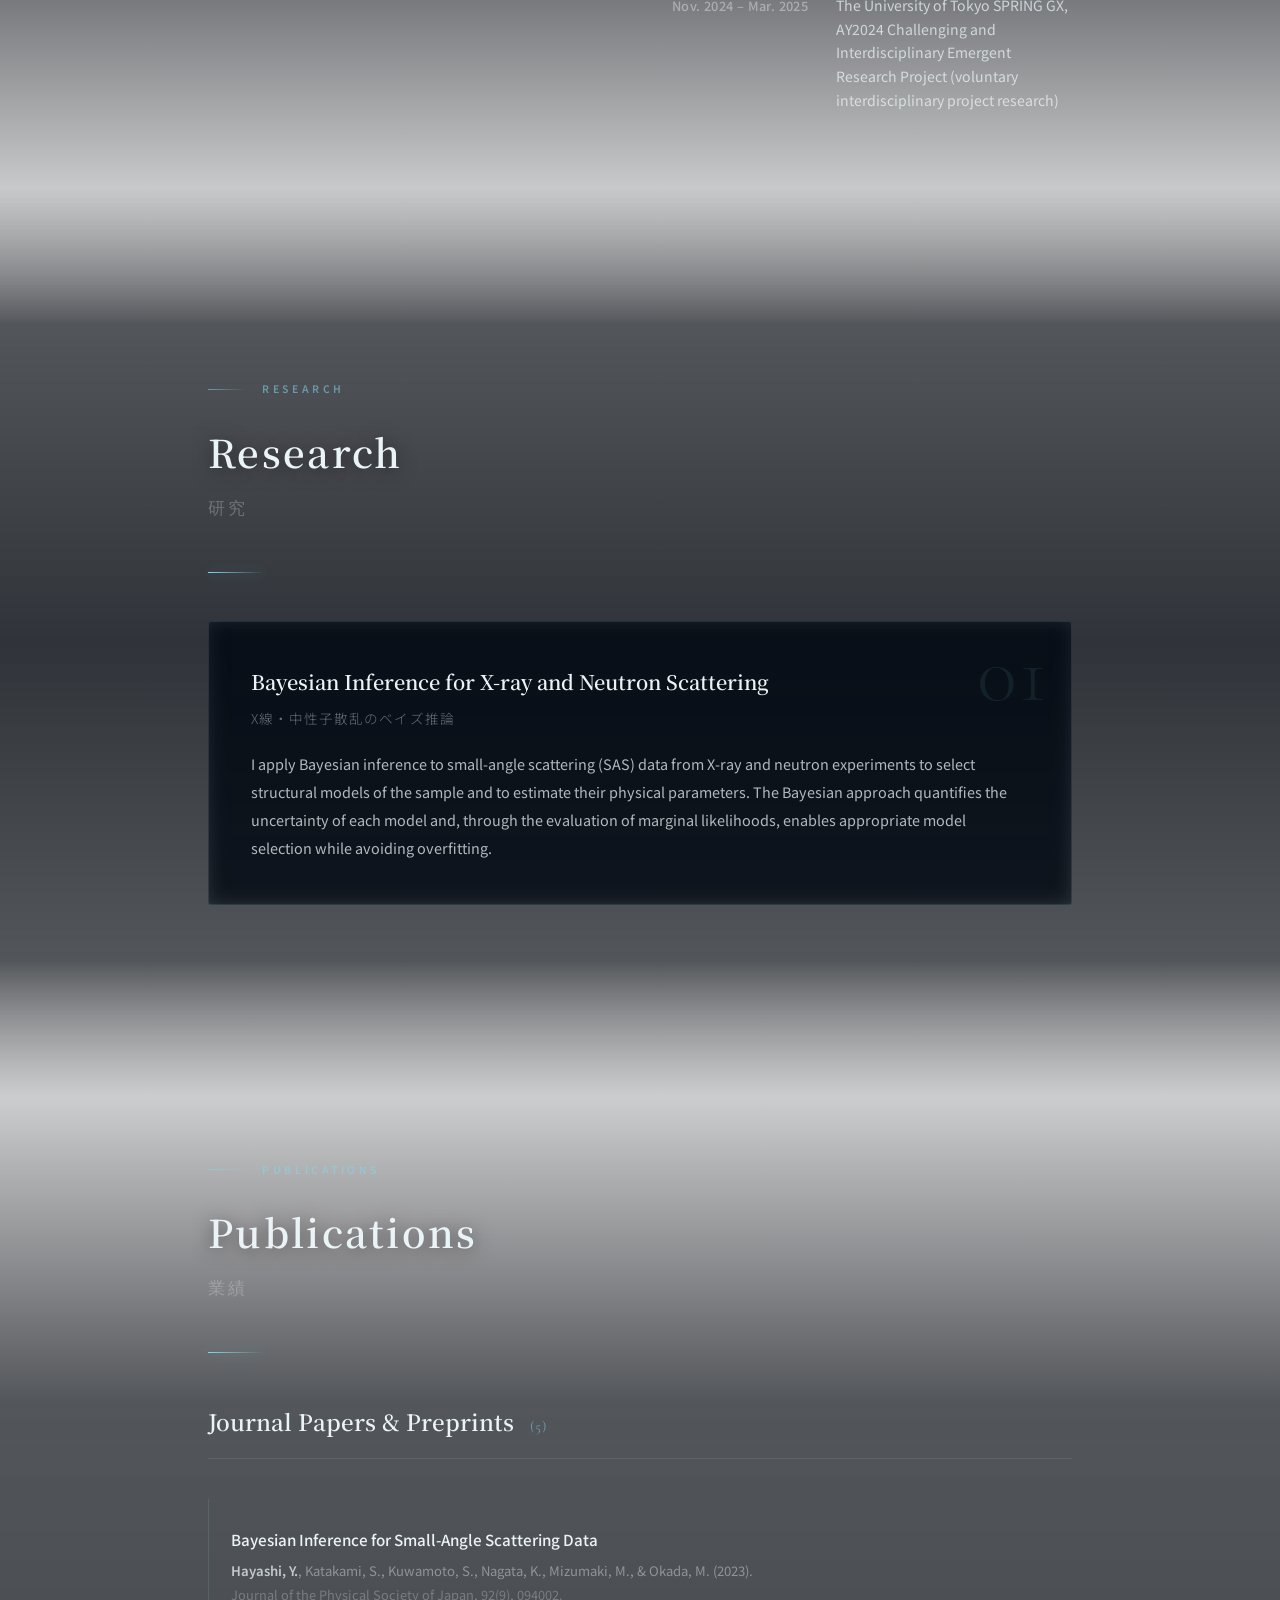
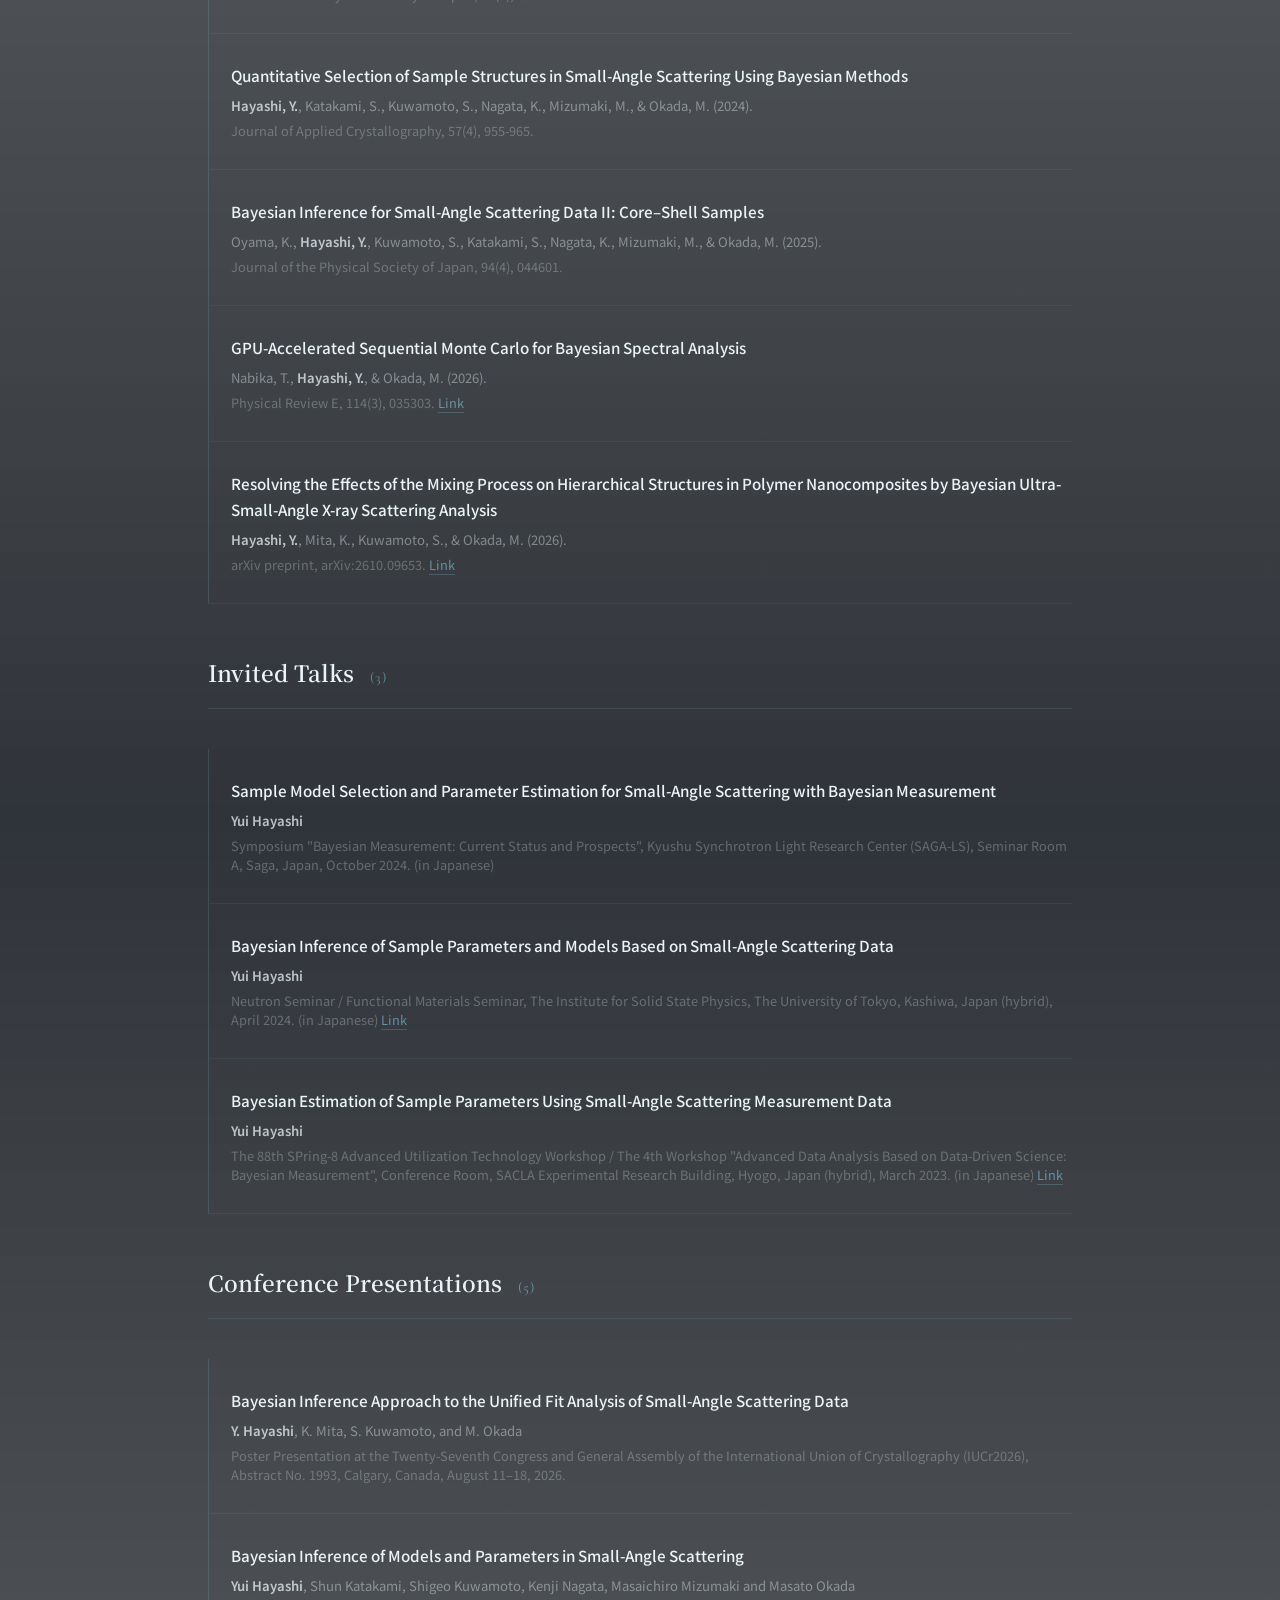
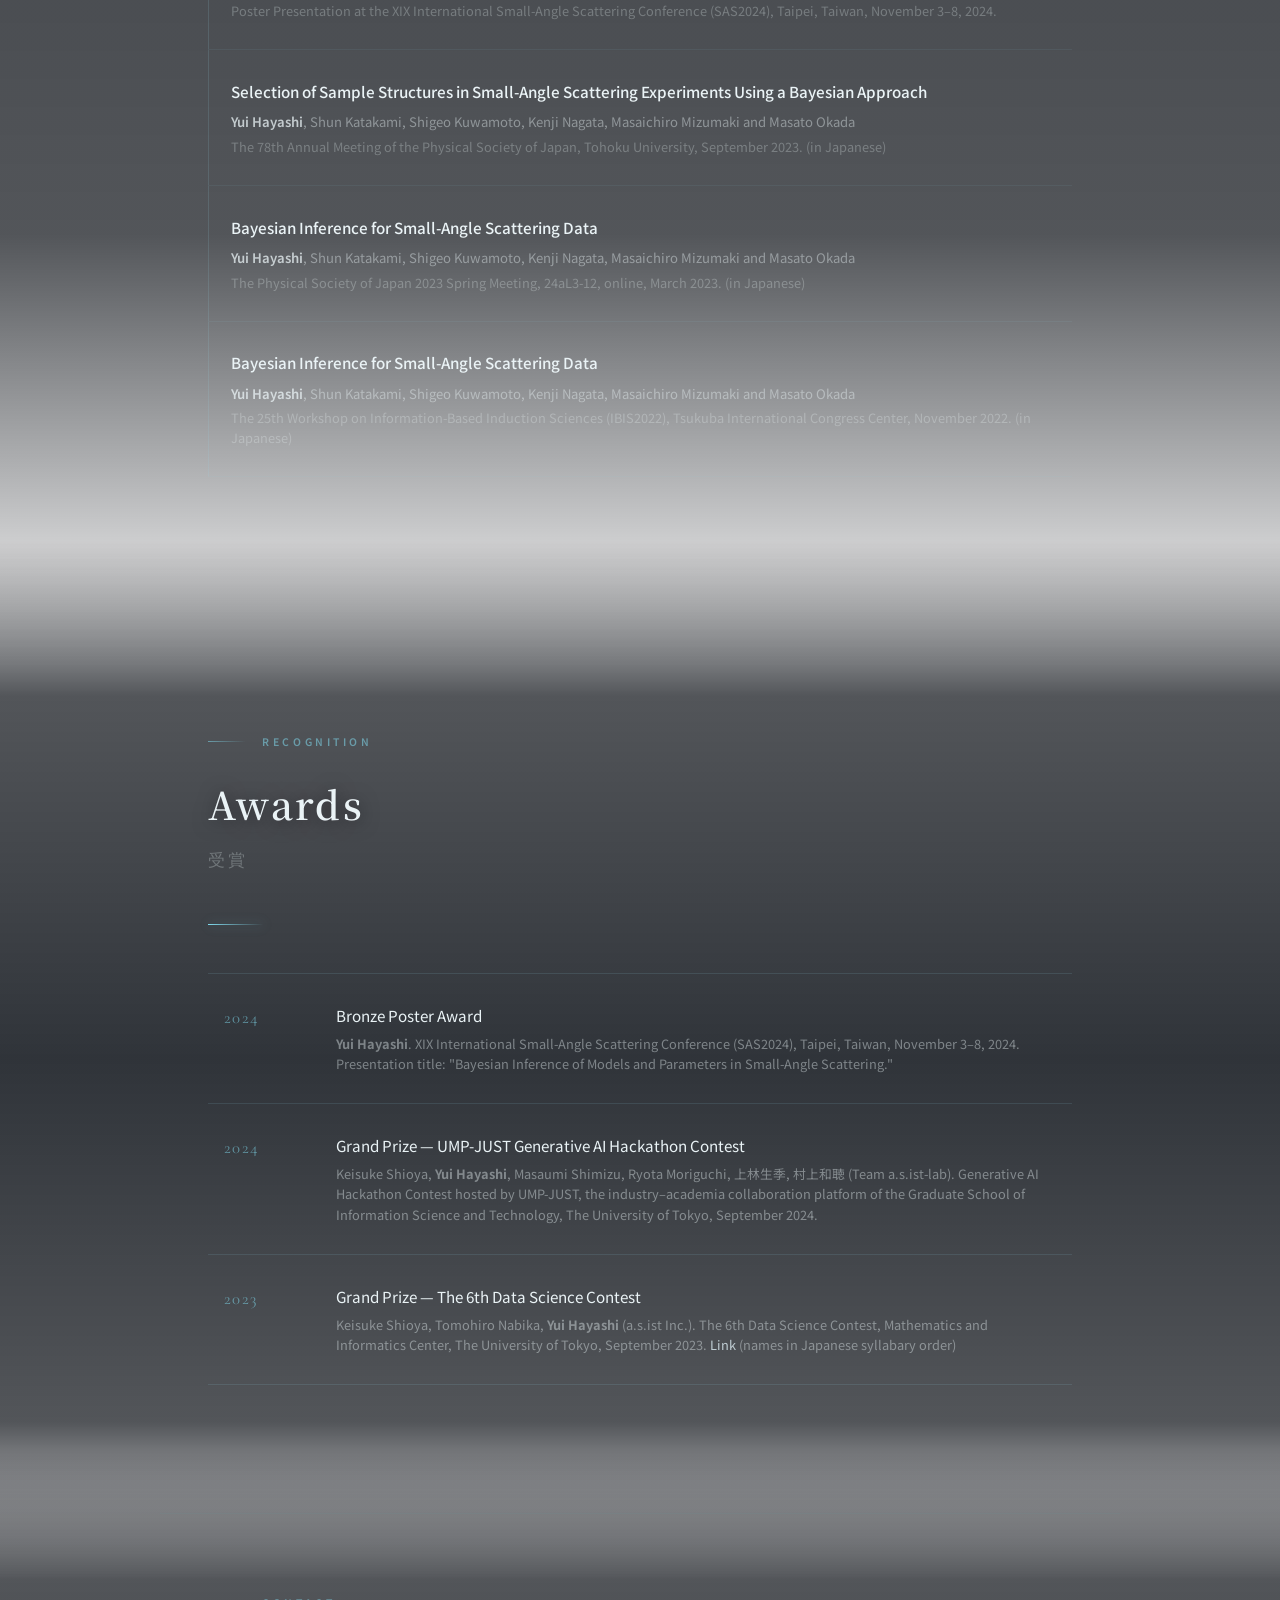
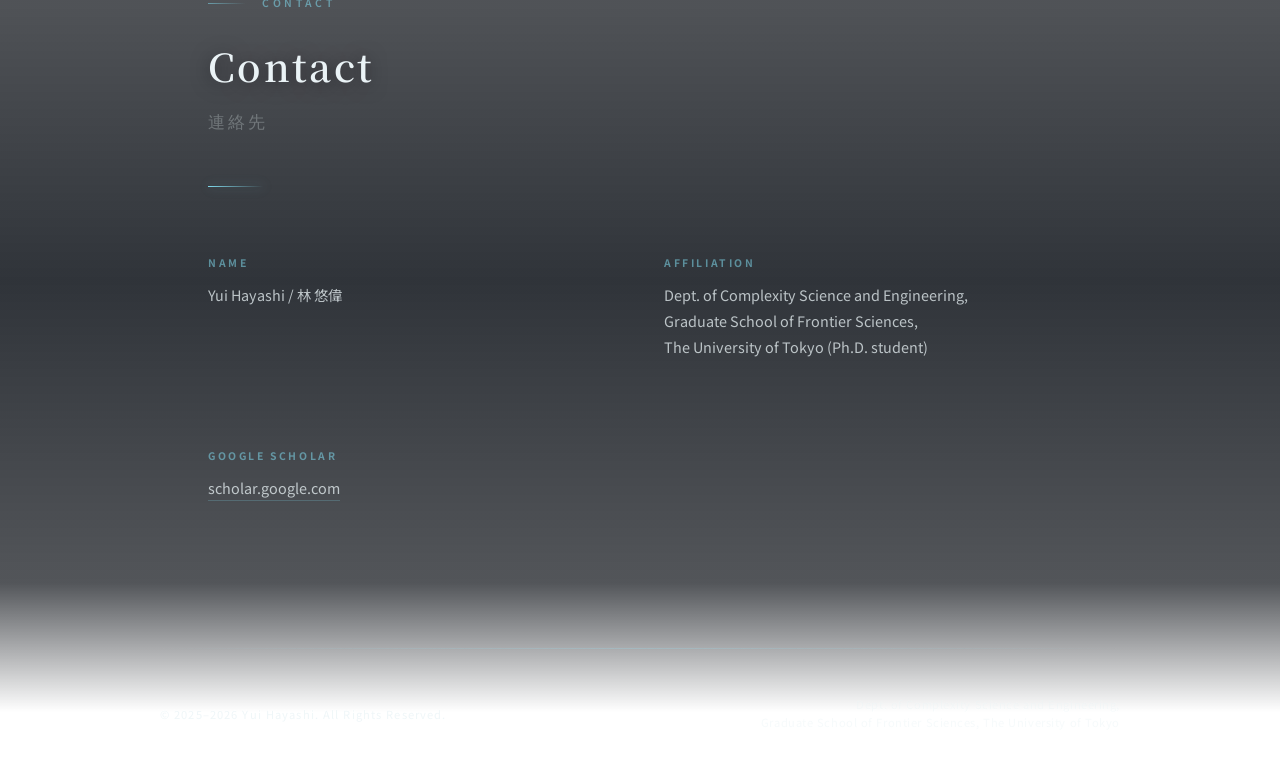
==== commit 287c4c35: "Update Nabika and Hayashi paper with Physical Review E publication" ====
--- a/en/index.html
+++ b/en/index.html
@@ -251,7 +251,7 @@
       <div class="pub-item">
         <p class="pub-item__title">GPU-Accelerated Sequential Monte Carlo for Bayesian Spectral Analysis</p>
         <p class="pub-item__authors">Nabika, T., <strong>Hayashi, Y.</strong>, &amp; Okada, M. (2026).</p>
-        <p class="pub-item__venue">arXiv preprint, arXiv:2604.03271. <a href="https://arxiv.org/abs/2604.03271" target="_blank" rel="noopener">Link</a></p>
+        <p class="pub-item__venue">Physical Review E, 114(3), 035303. <a href="https://doi.org/10.1103/35xk-s7w3" target="_blank" rel="noopener">Link</a></p>
       </div>
       <div class="pub-item">
         <p class="pub-item__title">Resolving the Effects of the Mixing Process on Hierarchical Structures in Polymer Nanocomposites by Bayesian Ultra-Small-Angle X-ray Scattering Analysis</p>
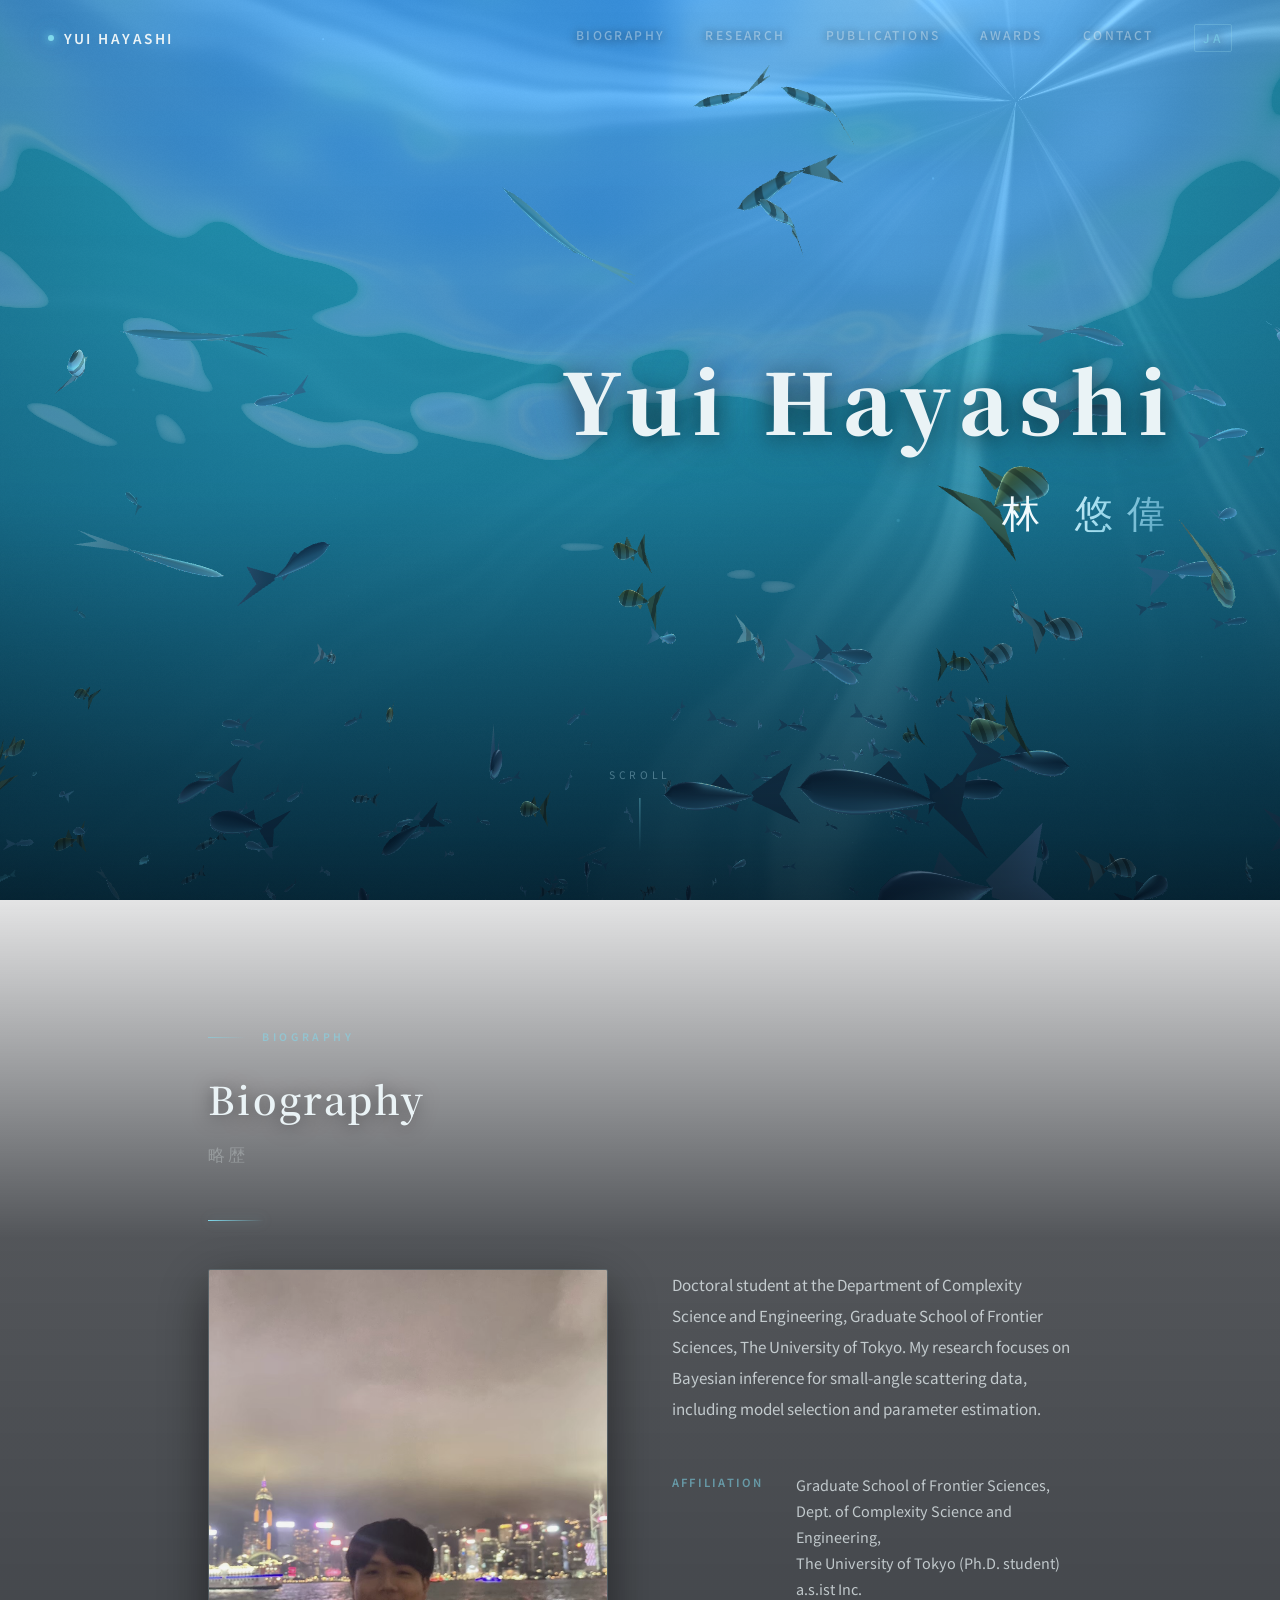
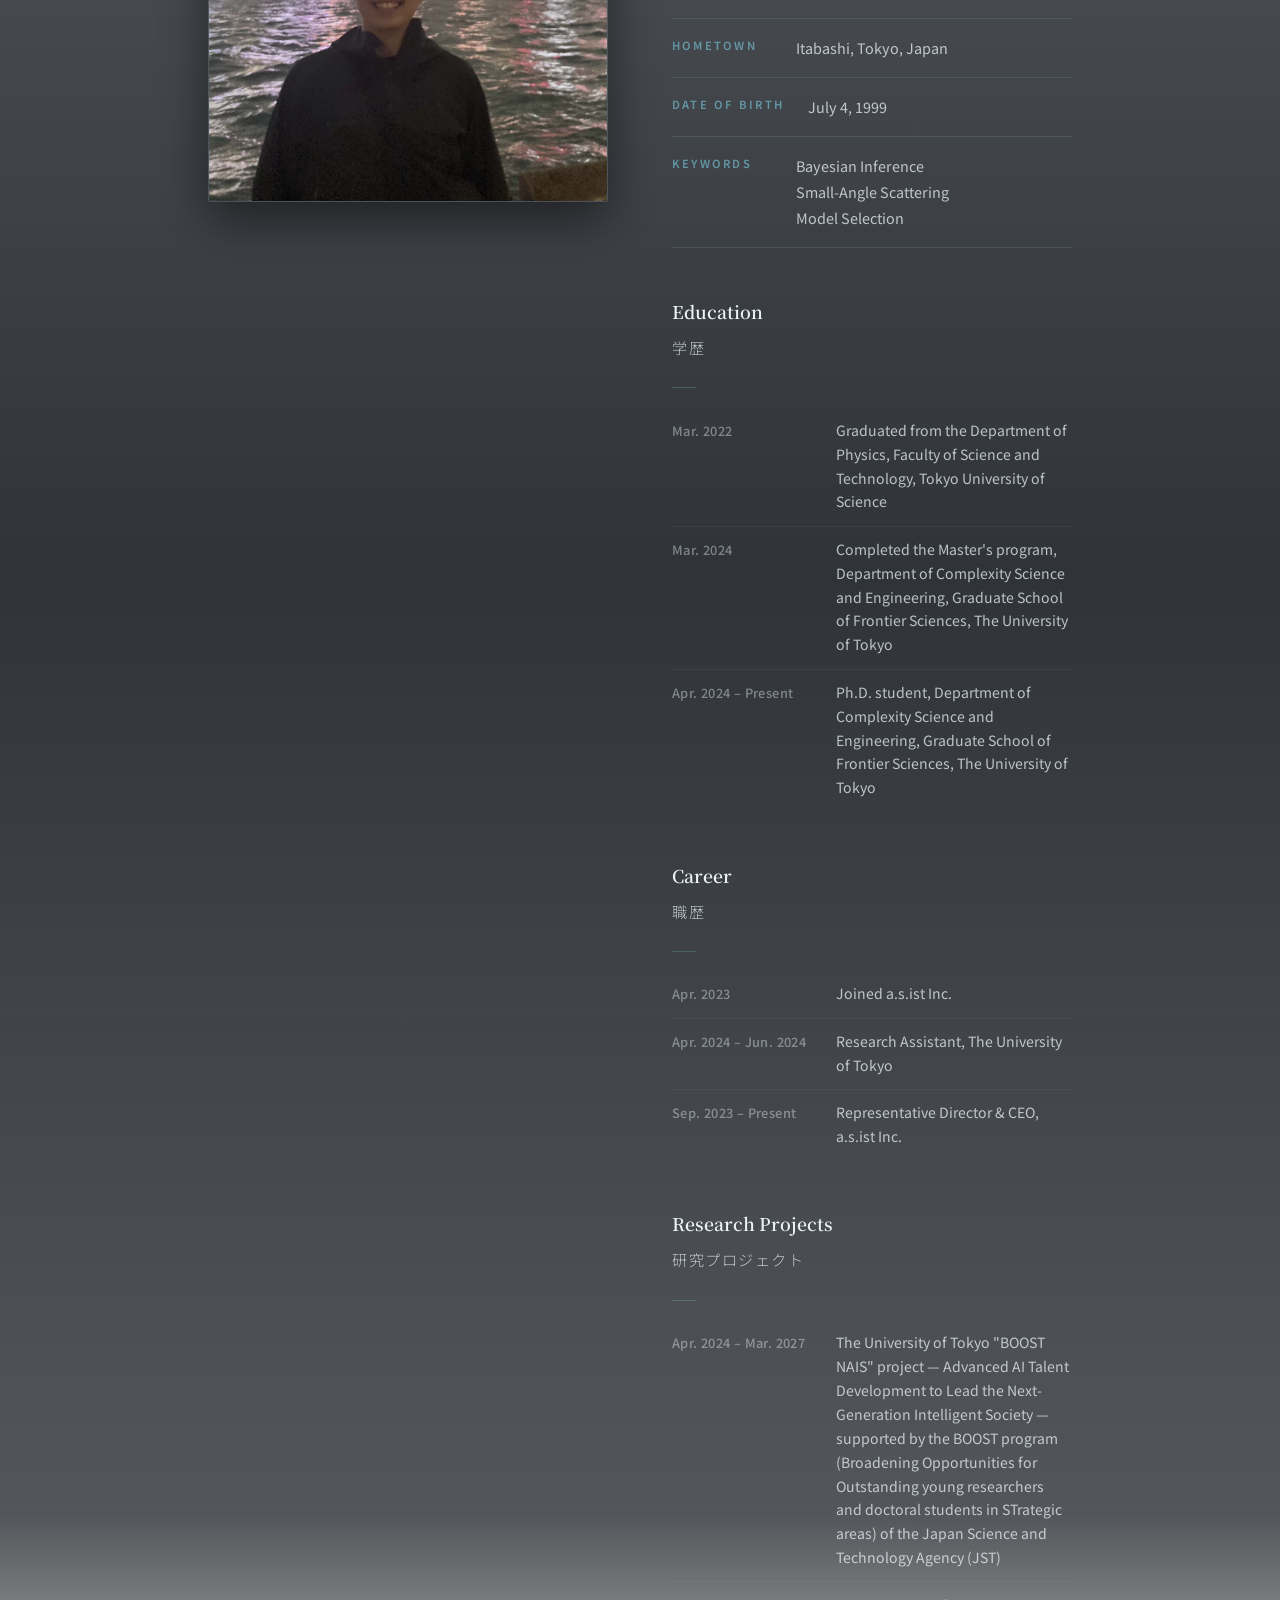
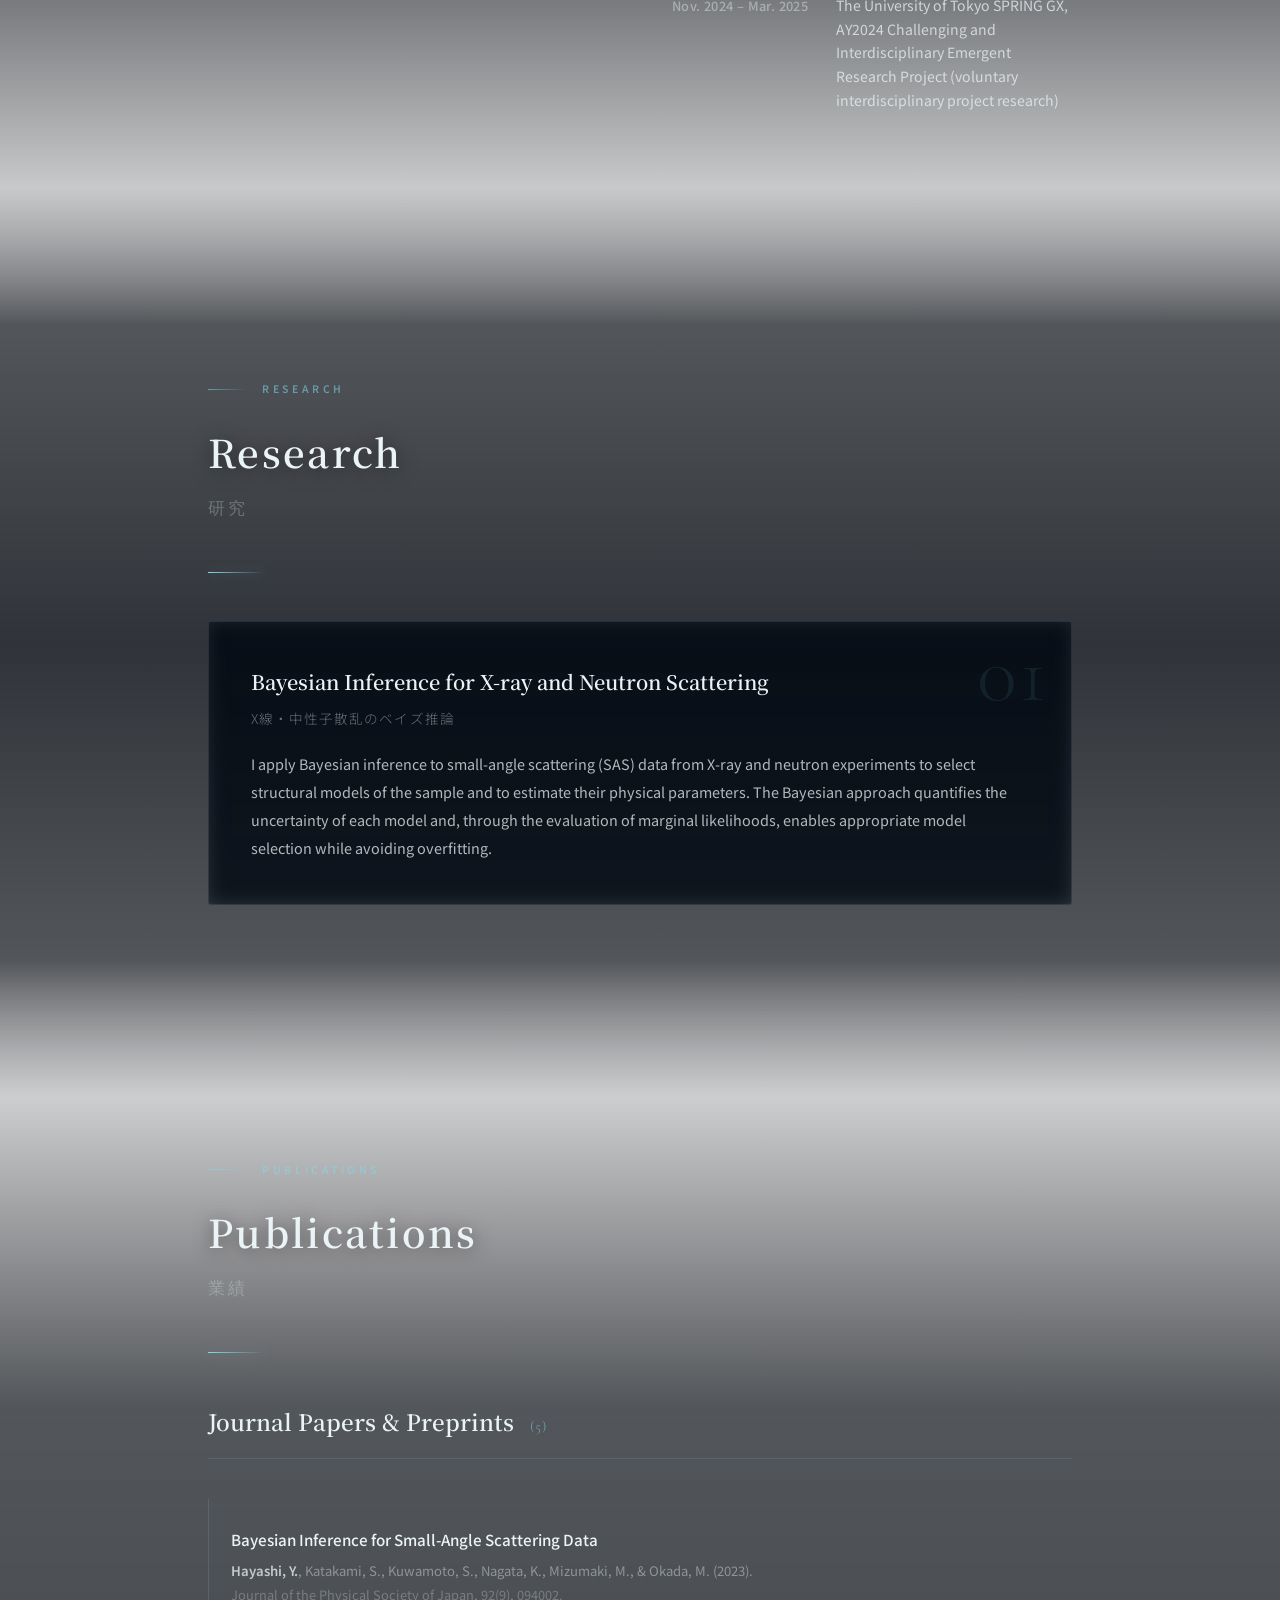
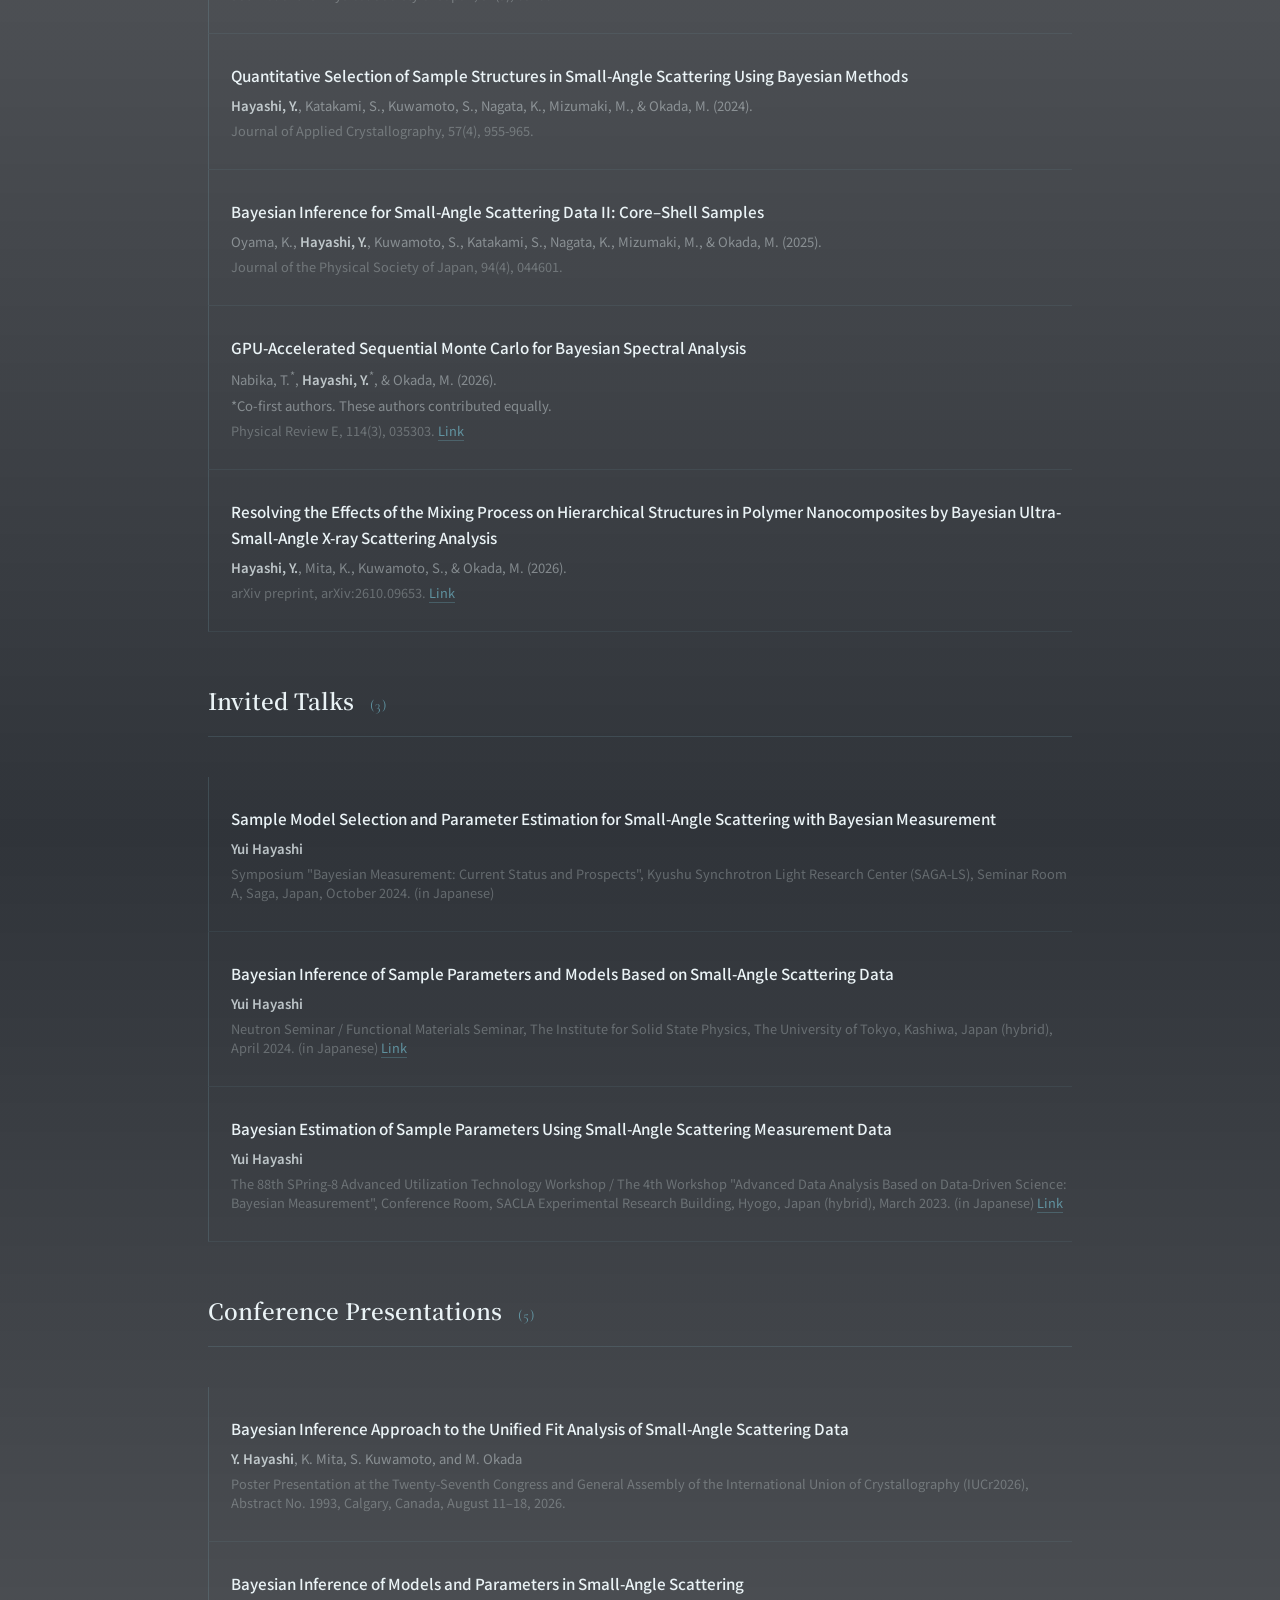
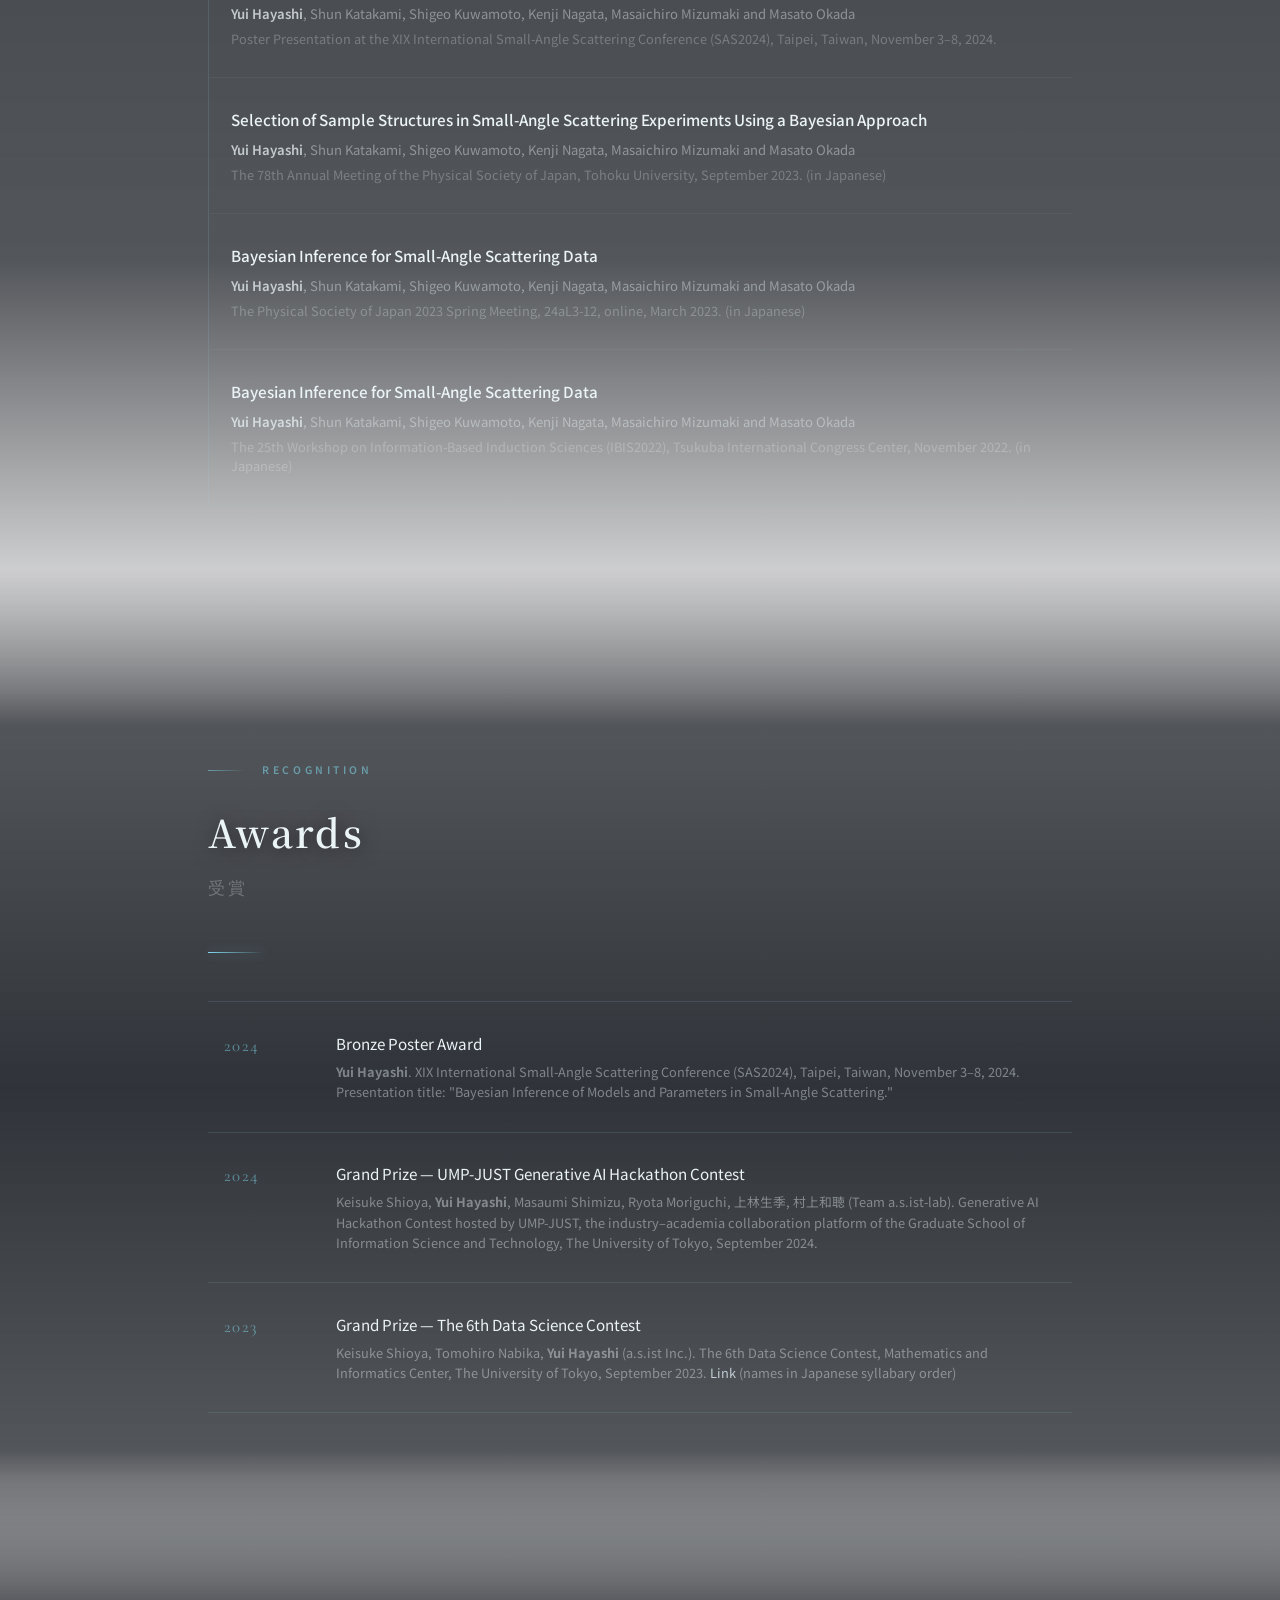
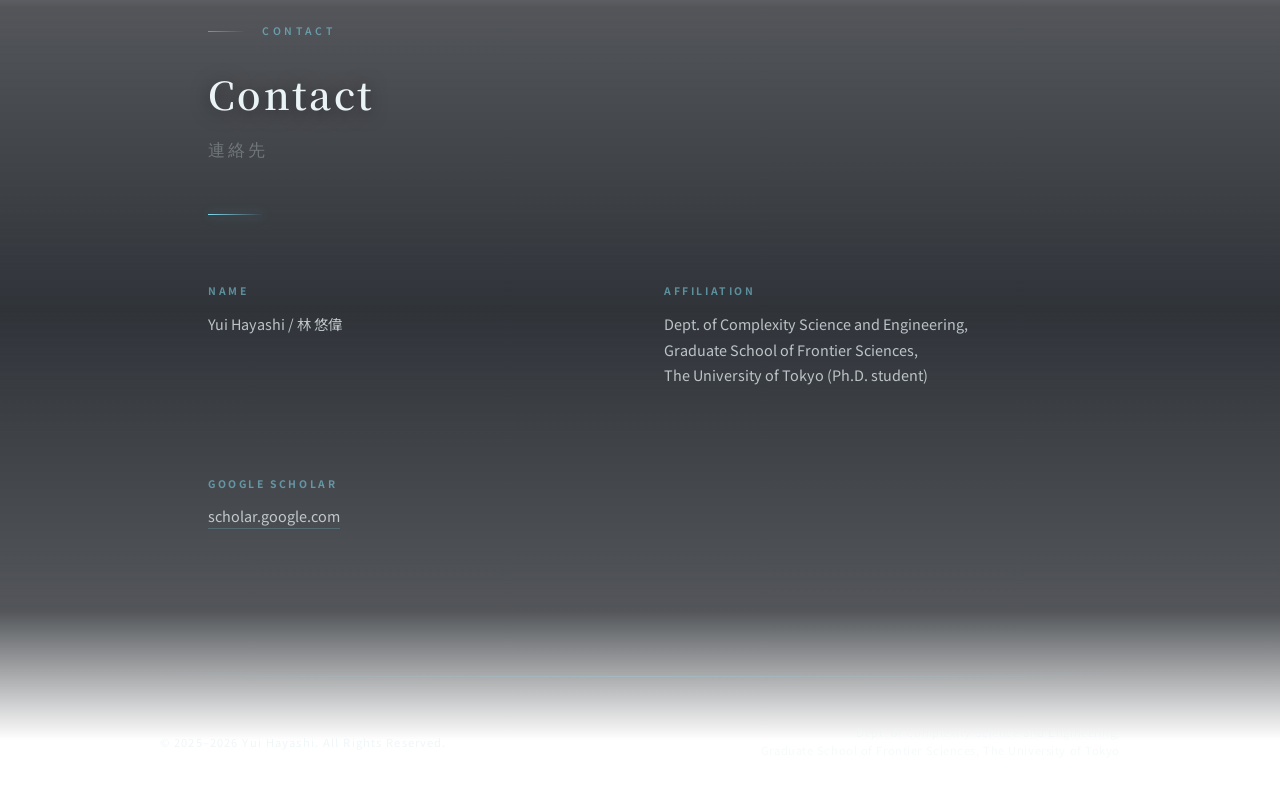
==== commit cb9f12bd: "Mark Nabika and Hayashi as co-first authors" ====
--- a/en/index.html
+++ b/en/index.html
@@ -250,7 +250,8 @@
       </div>
       <div class="pub-item">
         <p class="pub-item__title">GPU-Accelerated Sequential Monte Carlo for Bayesian Spectral Analysis</p>
-        <p class="pub-item__authors">Nabika, T., <strong>Hayashi, Y.</strong>, &amp; Okada, M. (2026).</p>
+        <p class="pub-item__authors">Nabika, T.<sup>*</sup>, <strong>Hayashi, Y.</strong><sup>*</sup>, &amp; Okada, M. (2026).</p>
+        <p class="pub-item__authors">*Co-first authors. These authors contributed equally.</p>
         <p class="pub-item__venue">Physical Review E, 114(3), 035303. <a href="https://doi.org/10.1103/35xk-s7w3" target="_blank" rel="noopener">Link</a></p>
       </div>
       <div class="pub-item">
